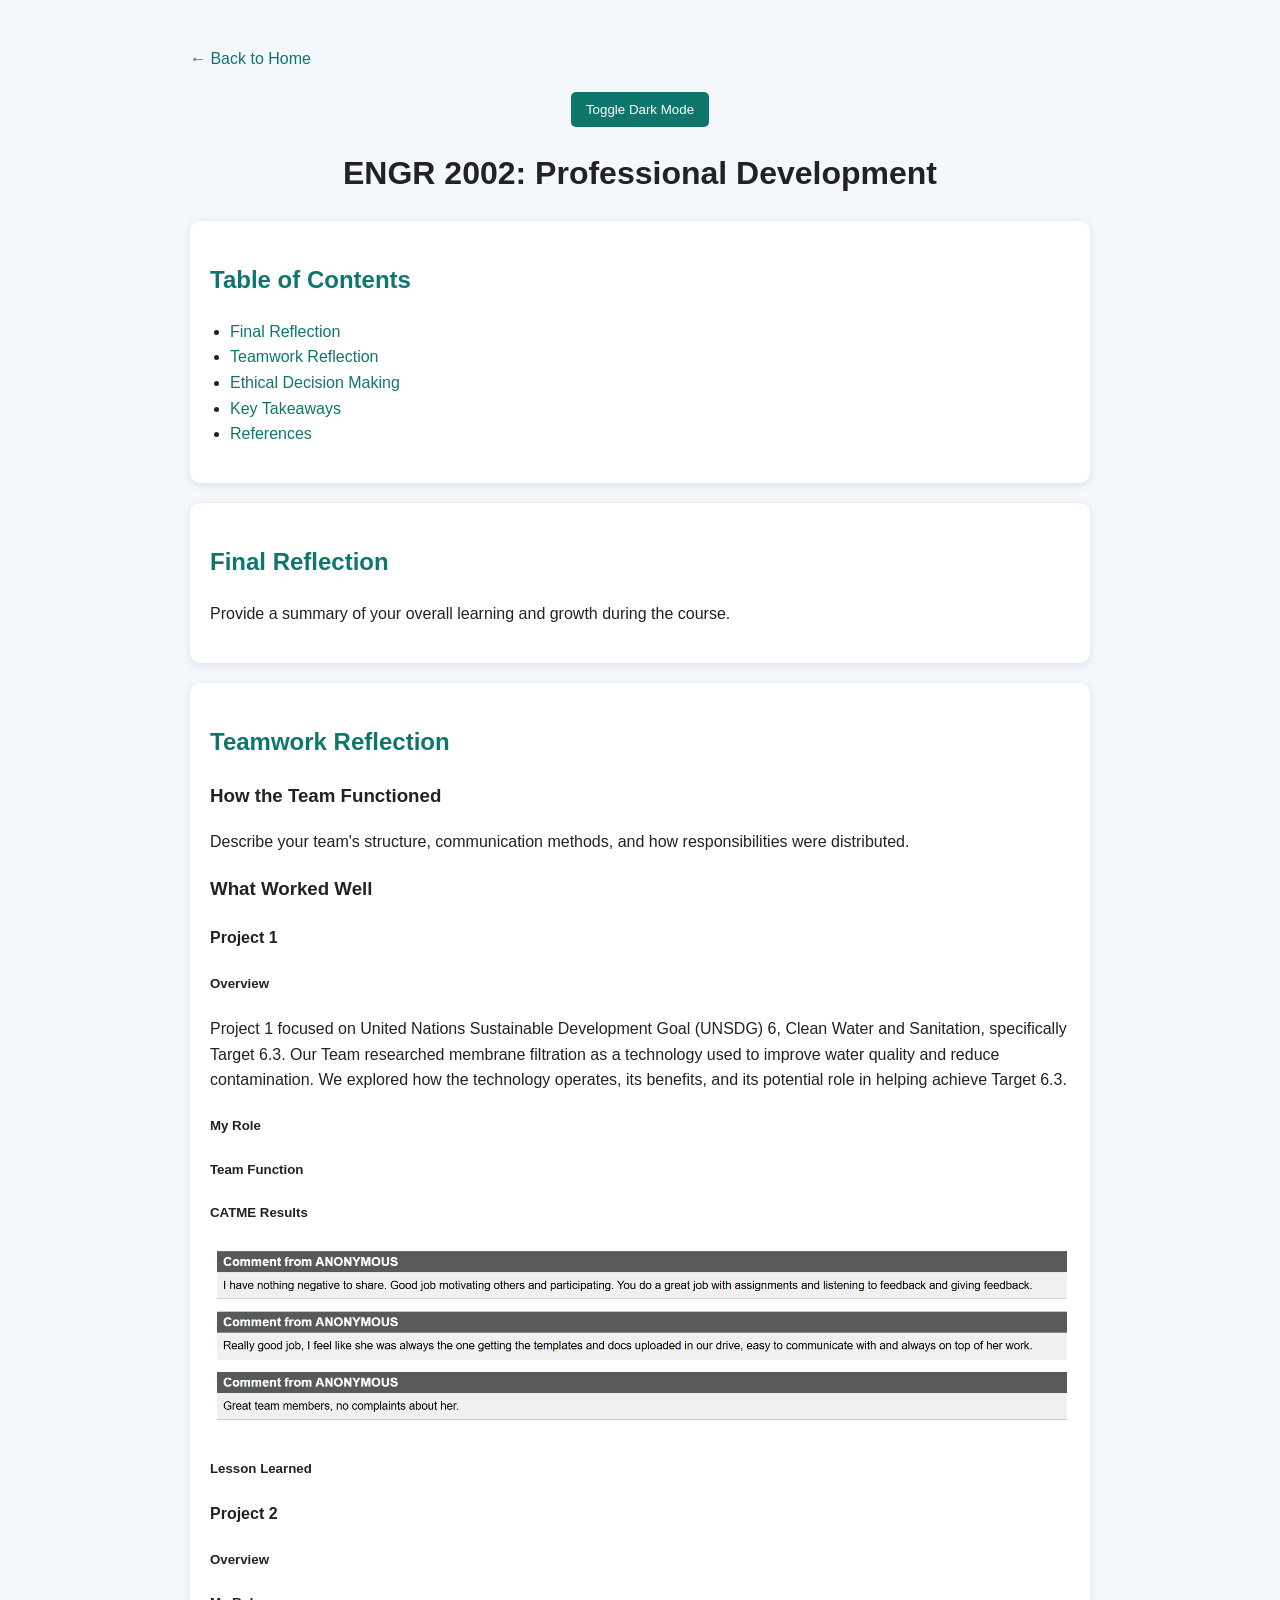
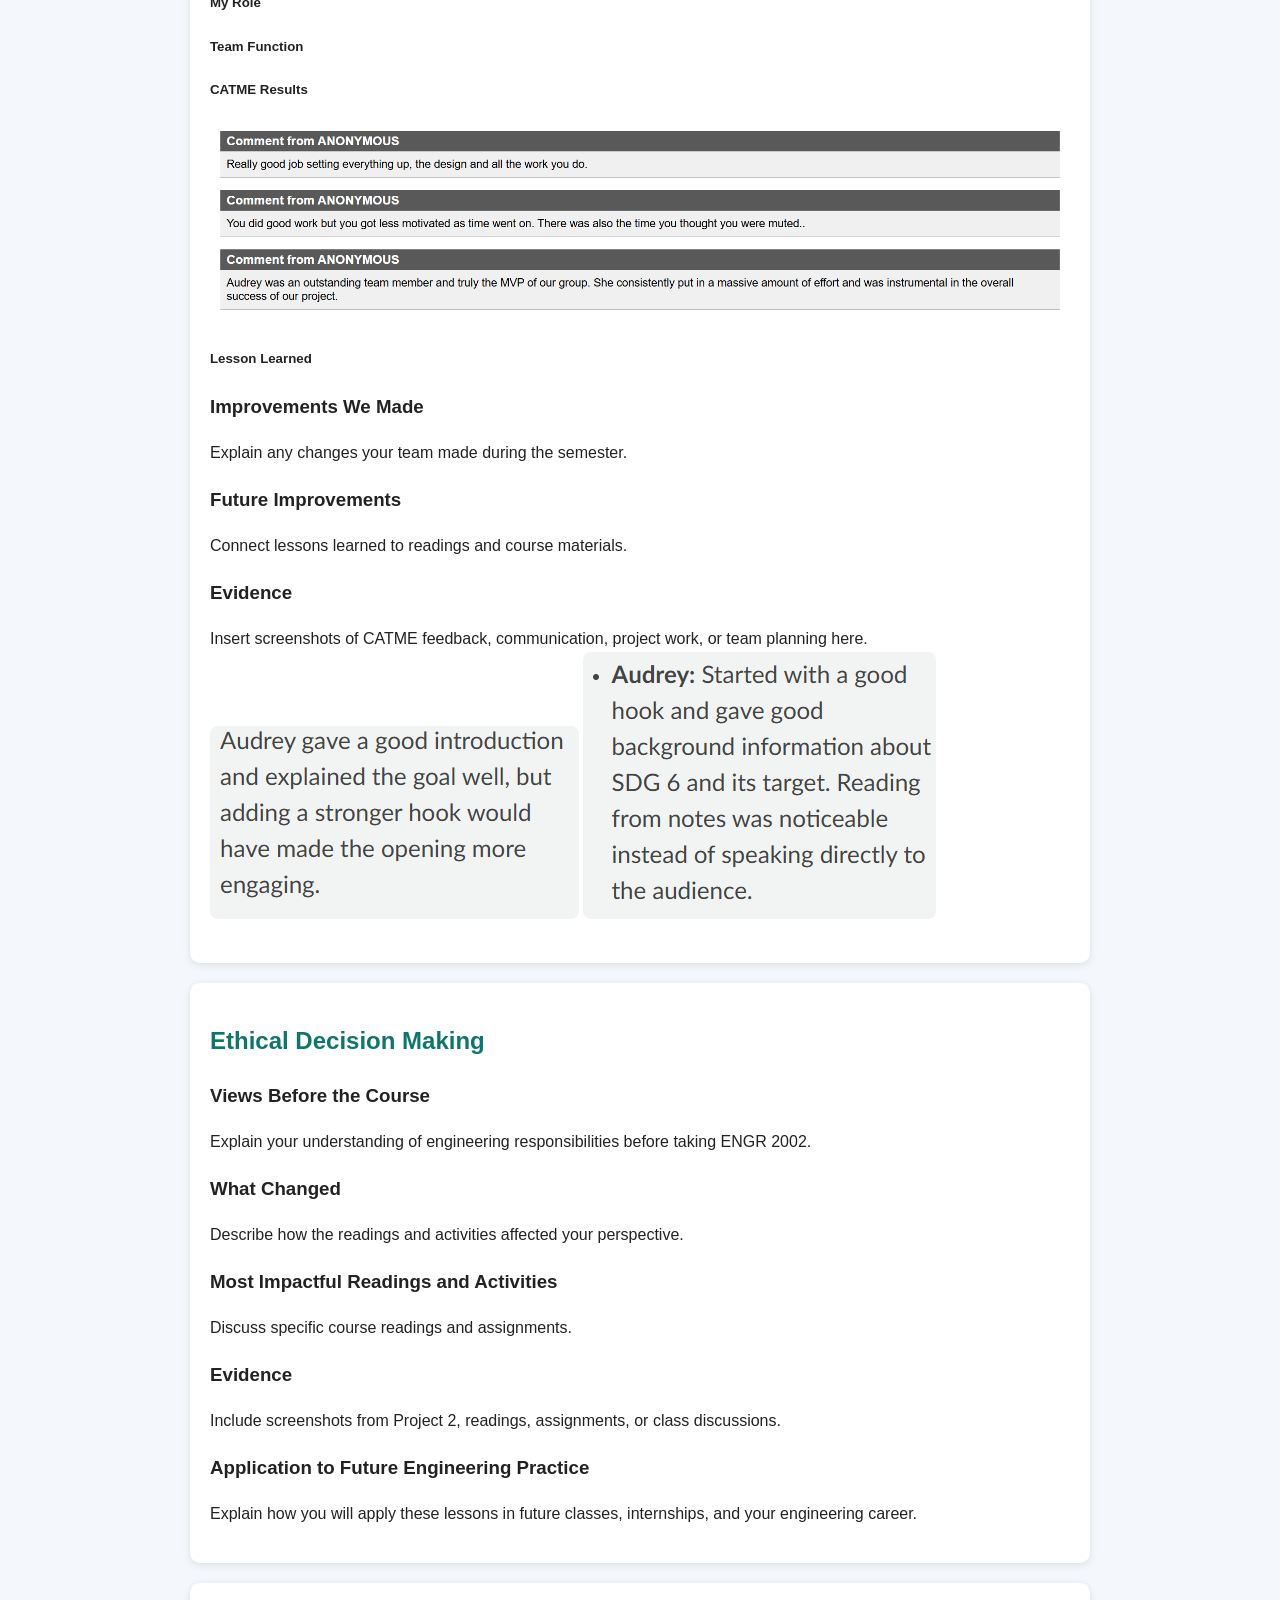
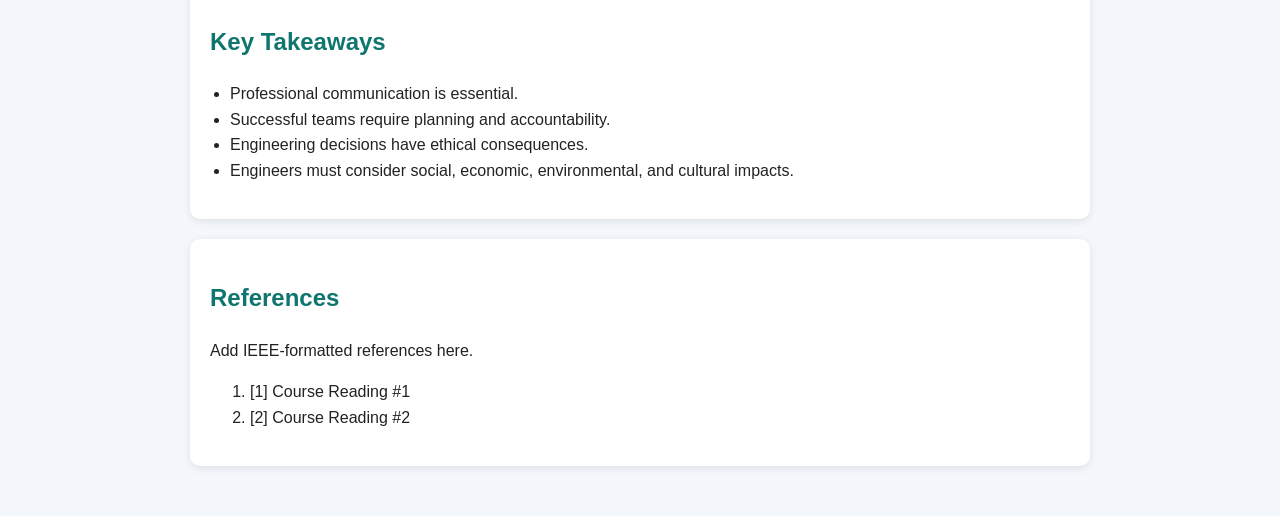
==== engr2002.html @ 450bf4dc "Revise project overview and team roles in engr2002.html Updated project details for Project 1 and Pr" ====
<!DOCTYPE html>
<html lang="en">

<head>
    <meta charset="UTF-8">
    <meta name="viewport" content="width=device-width, initial-scale=1.0">
    <title>ENGR 2002: Professional Development</title>

    <link rel="stylesheet" href="style.css">
</head>

<body>

    <p class="back-link">
        <a href="index.html">← Back to Home</a>
    </p>

    <p class="center">
        <button onclick="toggleTheme()">Toggle Dark Mode</button>
    </p>

    <h1>ENGR 2002: Professional Development</h1>

    <div class="card">
        <h2>Table of Contents</h2>

        <ul>
            <li><a href="#final">Final Reflection </a></li>
            <li><a href="#teamwork">Teamwork Reflection </a></li>
            <li><a href="#ethics">Ethical Decision Making </a></li>
            <li><a href="#takeaways">Key Takeaways </a></li>
            <li><a href="#references">References </a></li>
        </ul>
    </div>

    <div class="card">
        <h2 id="final">Final Reflection</h2>

        <p>
            Provide a summary of your overall learning and growth during the course.
        </p>
    </div>

    <div class="card">
        <h2 id="teamwork">Teamwork Reflection</h2>

        <h3>How the Team Functioned</h3>
        <p>
            Describe your team's structure, communication methods,
            and how responsibilities were distributed.
        </p>

        <h3>What Worked Well</h3>
        <h4>Project 1</h4>
        <h5>Overview</h5>
        <p>
            Project 1 focused on United Nations Sustainable Development Goal (UNSDG) 6, 
            Clean Water and Sanitation, specifically Target 6.3. Our Team researched
            membrane filtration as a technology used to improve water quality and
            reduce contamination. We explored how the technology operates, its benefits,
            and its potential role in helping achieve Target 6.3. 
             
        </p>
        <h5>My Role</h5>
        <p>
            
        </p>
        <h5>Team Function</h5>
        <p>
            
        </p>
        <h5>CATME Results</h5>
        <p>
            <img src="images/Project 1 Team Reflection on me.png"
                alt="Project 1 Team Review of Audrey Davis.">
        </p>
        <h5>Lesson Learned</h5>
        <p>
            
        </p>
        
        <h4>Project 2</h4>
           <h5>Overview</h5>
        <p>
            
        </p>
        <h5>My Role</h5>
        <p>
            
        </p>
        <h5>Team Function</h5>
        <p>
            
        </p>
        <h5>CATME Results</h5>
        <p>
            <img src="images/Project 2 catme review"
            alt="Project 2 Team Review of Audrey Davis.">
        </p>
        <h5>Lesson Learned</h5>
        <p>
            
        </p>
        
        <h3>Improvements We Made</h3>
        <p>
            Explain any changes your team made during the semester.
        </p>

        <h3>Future Improvements</h3>
        <p>
            Connect lessons learned to readings and course materials.
        </p>

        <h3>Evidence</h3>
        <p>
            Insert screenshots of CATME feedback, communication,
            project work, or team planning here.
            

            <img src="images/Project1-Presentation_Review.png"
            alt="Review from TA about Audrey Davis's part of presentation on Project 1.">

            
            
            <img src="images/Project2-Presentation-Review"
            alt="Review from TA about Audrey Davis in Project 2 Presentation.">      
            
        </p>
    </div>

    <div class="card">
        <h2 id="ethics">Ethical Decision Making</h2>

        <h3>Views Before the Course</h3>
        <p>
            Explain your understanding of engineering responsibilities
            before taking ENGR 2002.
        </p>

        <h3>What Changed</h3>
        <p>
            Describe how the readings and activities affected your perspective.
        </p>

        <h3>Most Impactful Readings and Activities</h3>
        <p>
            Discuss specific course readings and assignments.
        </p>

        <h3>Evidence</h3>
        <p>
            Include screenshots from Project 2, readings,
            assignments, or class discussions.
        </p>

        <h3>Application to Future Engineering Practice</h3>
        <p>
            Explain how you will apply these lessons in future classes,
            internships, and your engineering career.
        </p>
    </div>

    <div class="card">
        <h2 id="takeaways">Key Takeaways</h2>

        <ul>
            <li>Professional communication is essential.</li>
            <li>Successful teams require planning and accountability.</li>
            <li>Engineering decisions have ethical consequences.</li>
            <li>Engineers must consider social, economic, environmental, and cultural impacts.</li>
        </ul>
    </div>

    <div class="card">
        <h2 id="references">References</h2>

        <p>Add IEEE-formatted references here.</p>

        <ol>
            <li>[1] Course Reading #1</li>
            <li>[2] Course Reading #2</li>
        </ol>
    </div>

    <script>
        function toggleTheme() {
            document.body.classList.toggle("dark-mode");

            if (document.body.classList.contains("dark-mode")) {
                localStorage.setItem("theme", "dark");
            } else {
                localStorage.setItem("theme", "light");
            }
        }

        if (localStorage.getItem("theme") === "dark") {
            document.body.classList.add("dark-mode");
        }
    </script>

</body>

</html>
---- style.css ----
:root {
    --bg: #f4f7fb;
    --text: #222222;
    --card: #ffffff;
    --accent: #0F766E;
    --shadow: rgba(0, 0, 0, 0.1);
}

.dark-mode {
    --bg: #121212;
    --text: #f0f0f0;
    --card: #1f1f1f;
    --accent: #2DD4BF;
    --shadow: rgba(255, 255, 255, 0.08);
}

.about-container {
    display: flex;
    align-items: flex-start;
    gap: 20px;
}

.profile-pic {
    width: auto;
    max-width: 200px;
    max-height: 200px;
    height: auto;
    display: block;
    margin: 0 auto 20px auto;
}

.about-text {
    flex: 1;
}

@media (max-width:768px) {
    .about-container {
        flex-direction: column;
    }
}
body {
    font-family: Arial, Helvetica, sans-serif;
    background-color: var(--bg);
    color: var(--text);
    max-width: 900px;
    margin: auto;
    padding: 30px;
    line-height: 1.6;
    transition: all 0.3s ease;
}

h1 {
    text-align: center;
}

h2 {
    color: var(--accent);
}

.card {
    background-color: var(--card);
    padding: 20px;
    border-radius: 10px;
    margin-bottom: 20px;
    box-shadow: 0 2px 8px var(--shadow);
}

a {
    color: var(--accent);
    text-decoration: none;
}

a:hover {
    text-decoration: underline;
}

button {
    background-color: var(--accent);
    color: white;
    border: none;
    border-radius: 5px;
    padding: 10px 15px;
    cursor: pointer;
}

button:hover {
    opacity: 0.9;
}

ul {
    padding-left: 20px;
}

img {
    max-width: 100%;
    height: auto;
    border-radius: 8px;
}

.back-link {
    margin-bottom: 20px;
}

.center {
    text-align: center;
}

.toc {
    line-height: 2;
}

footer {
    text-align: center;
    margin-top: 40px;
    font-size: 0.9rem;
    color: gray;
}

@media (max-width: 768
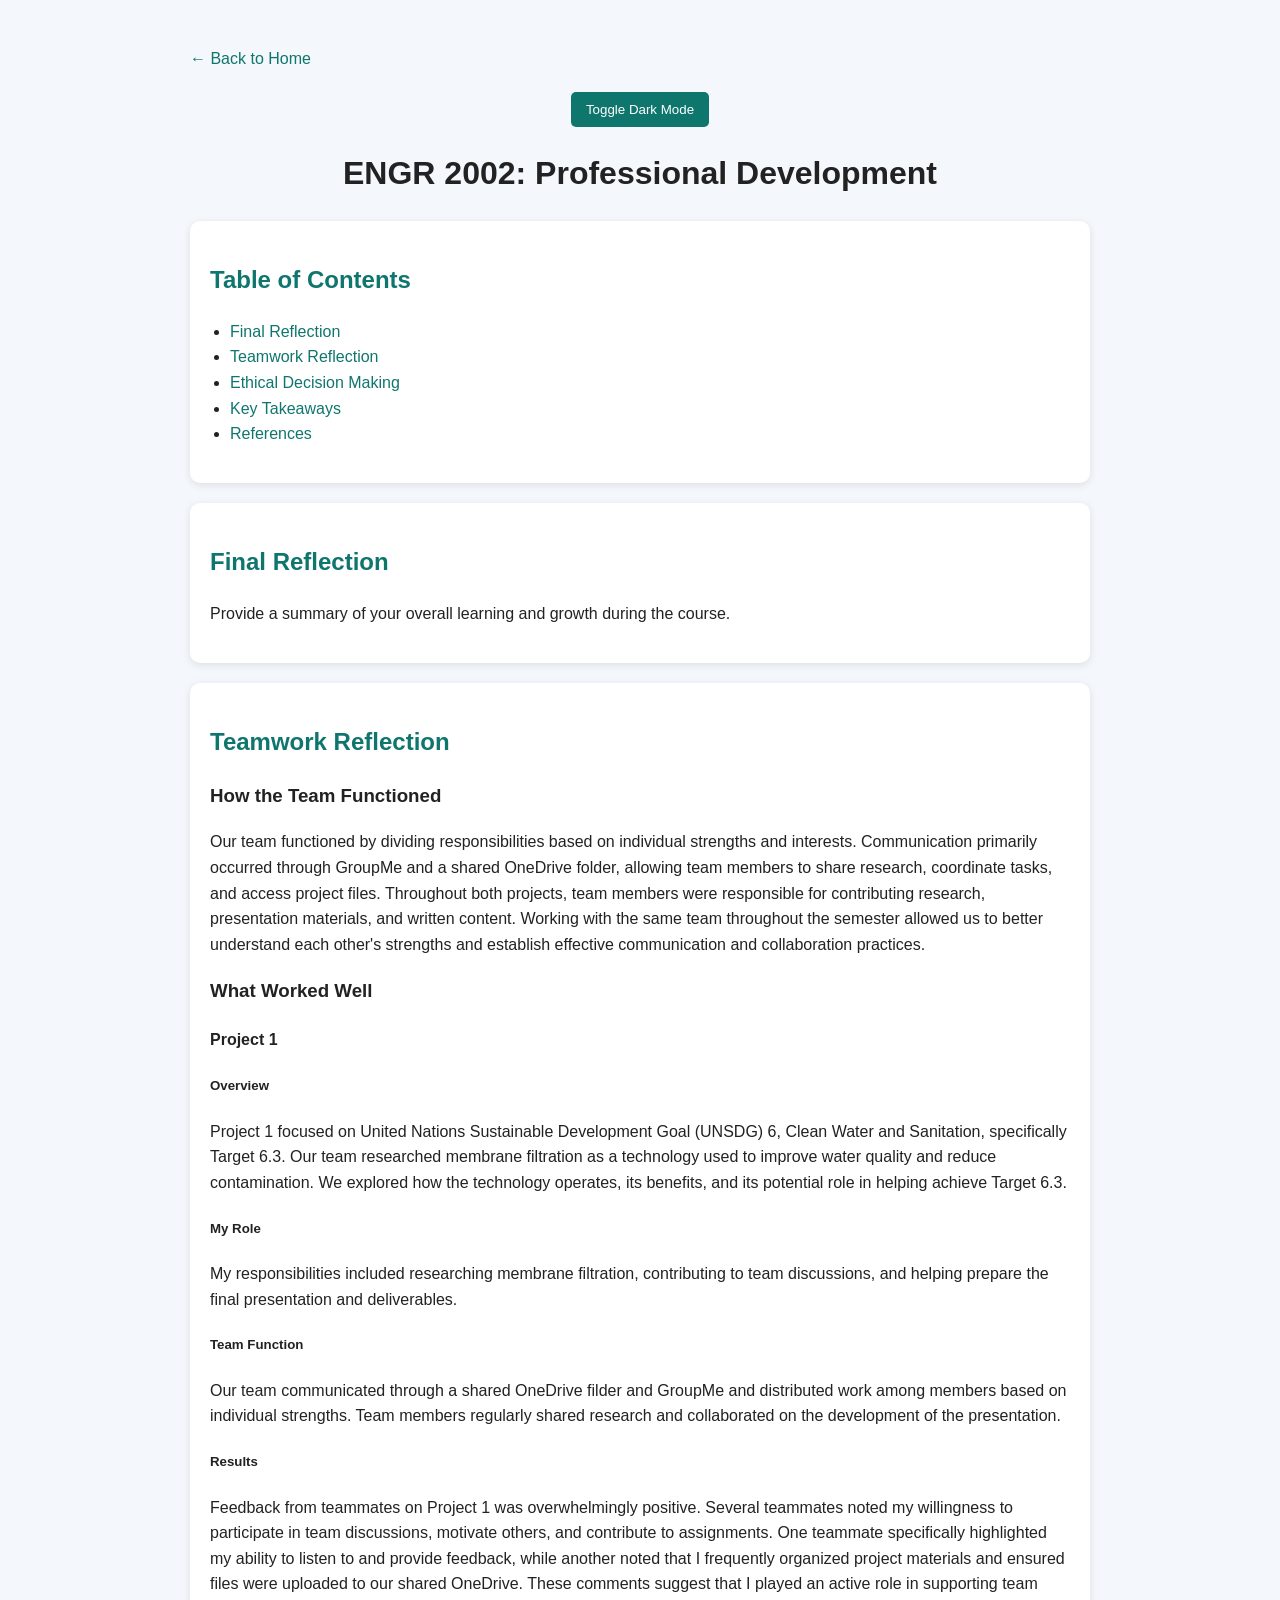
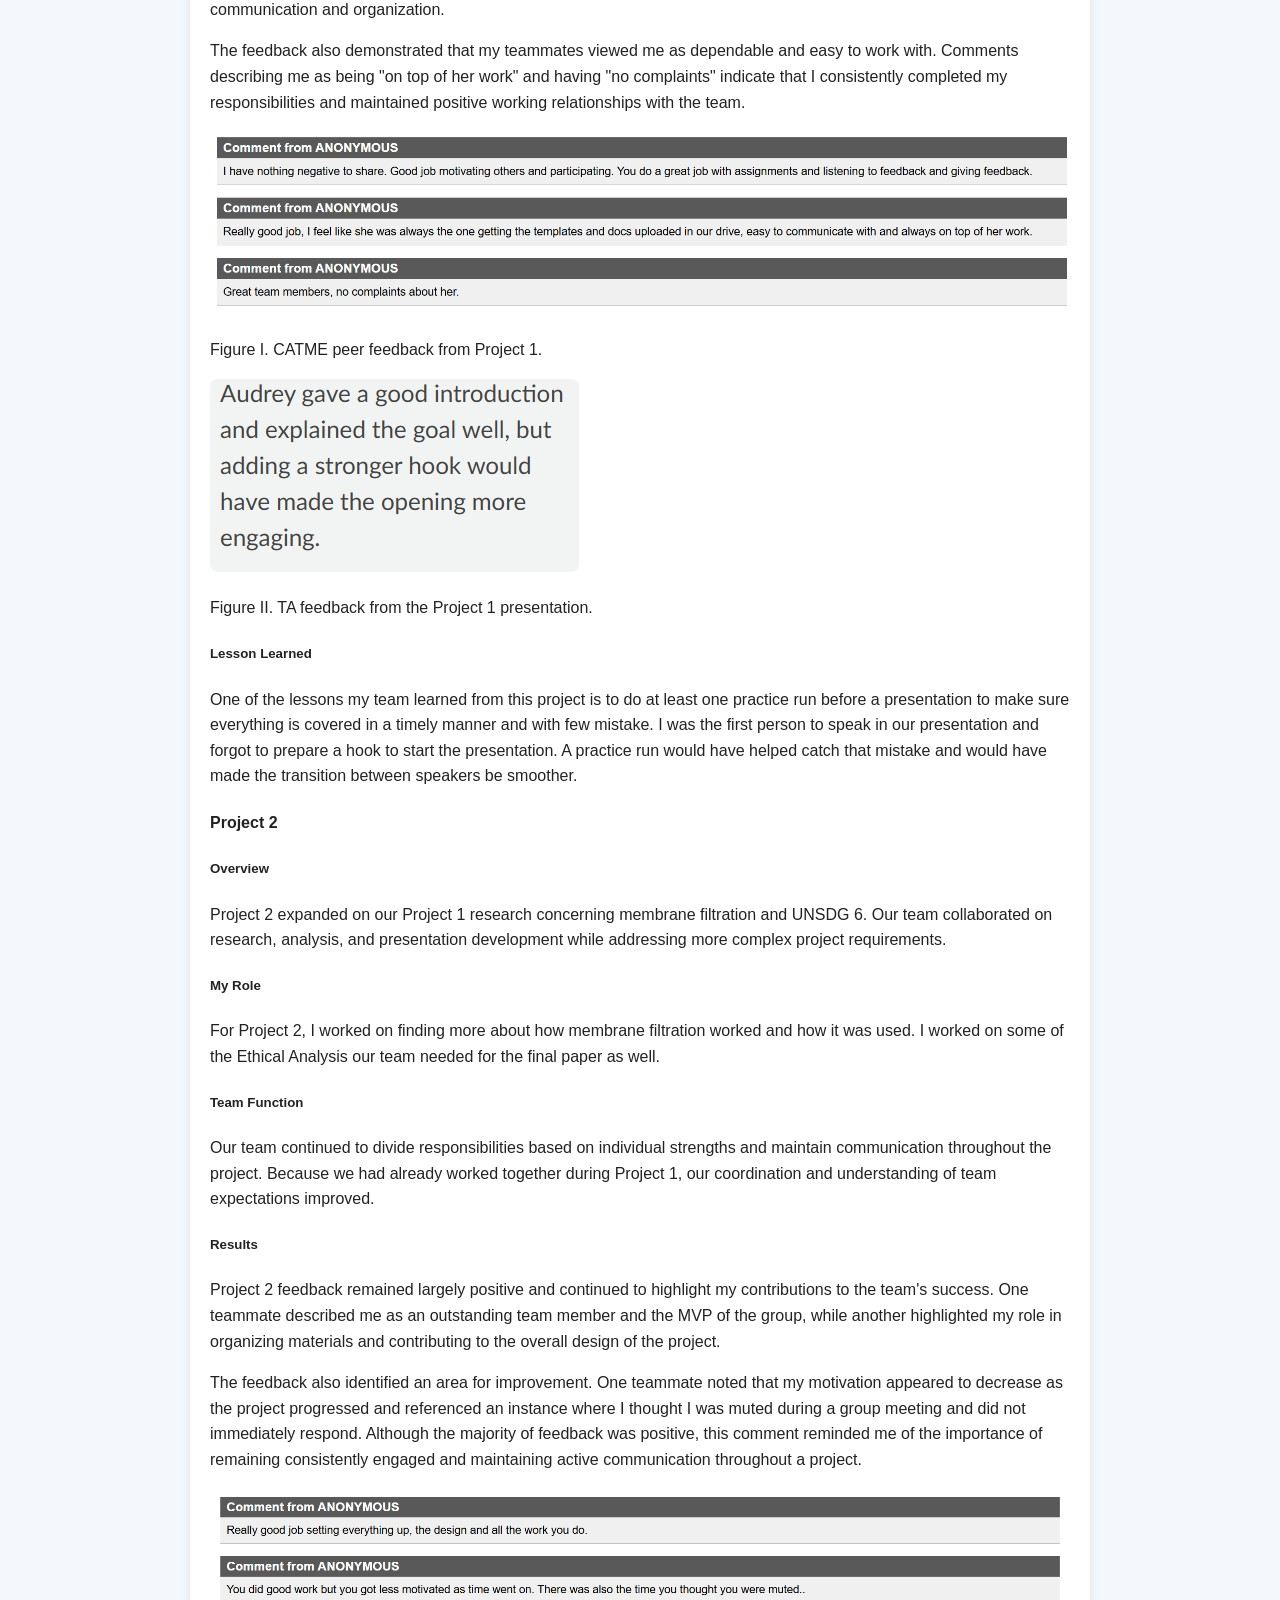
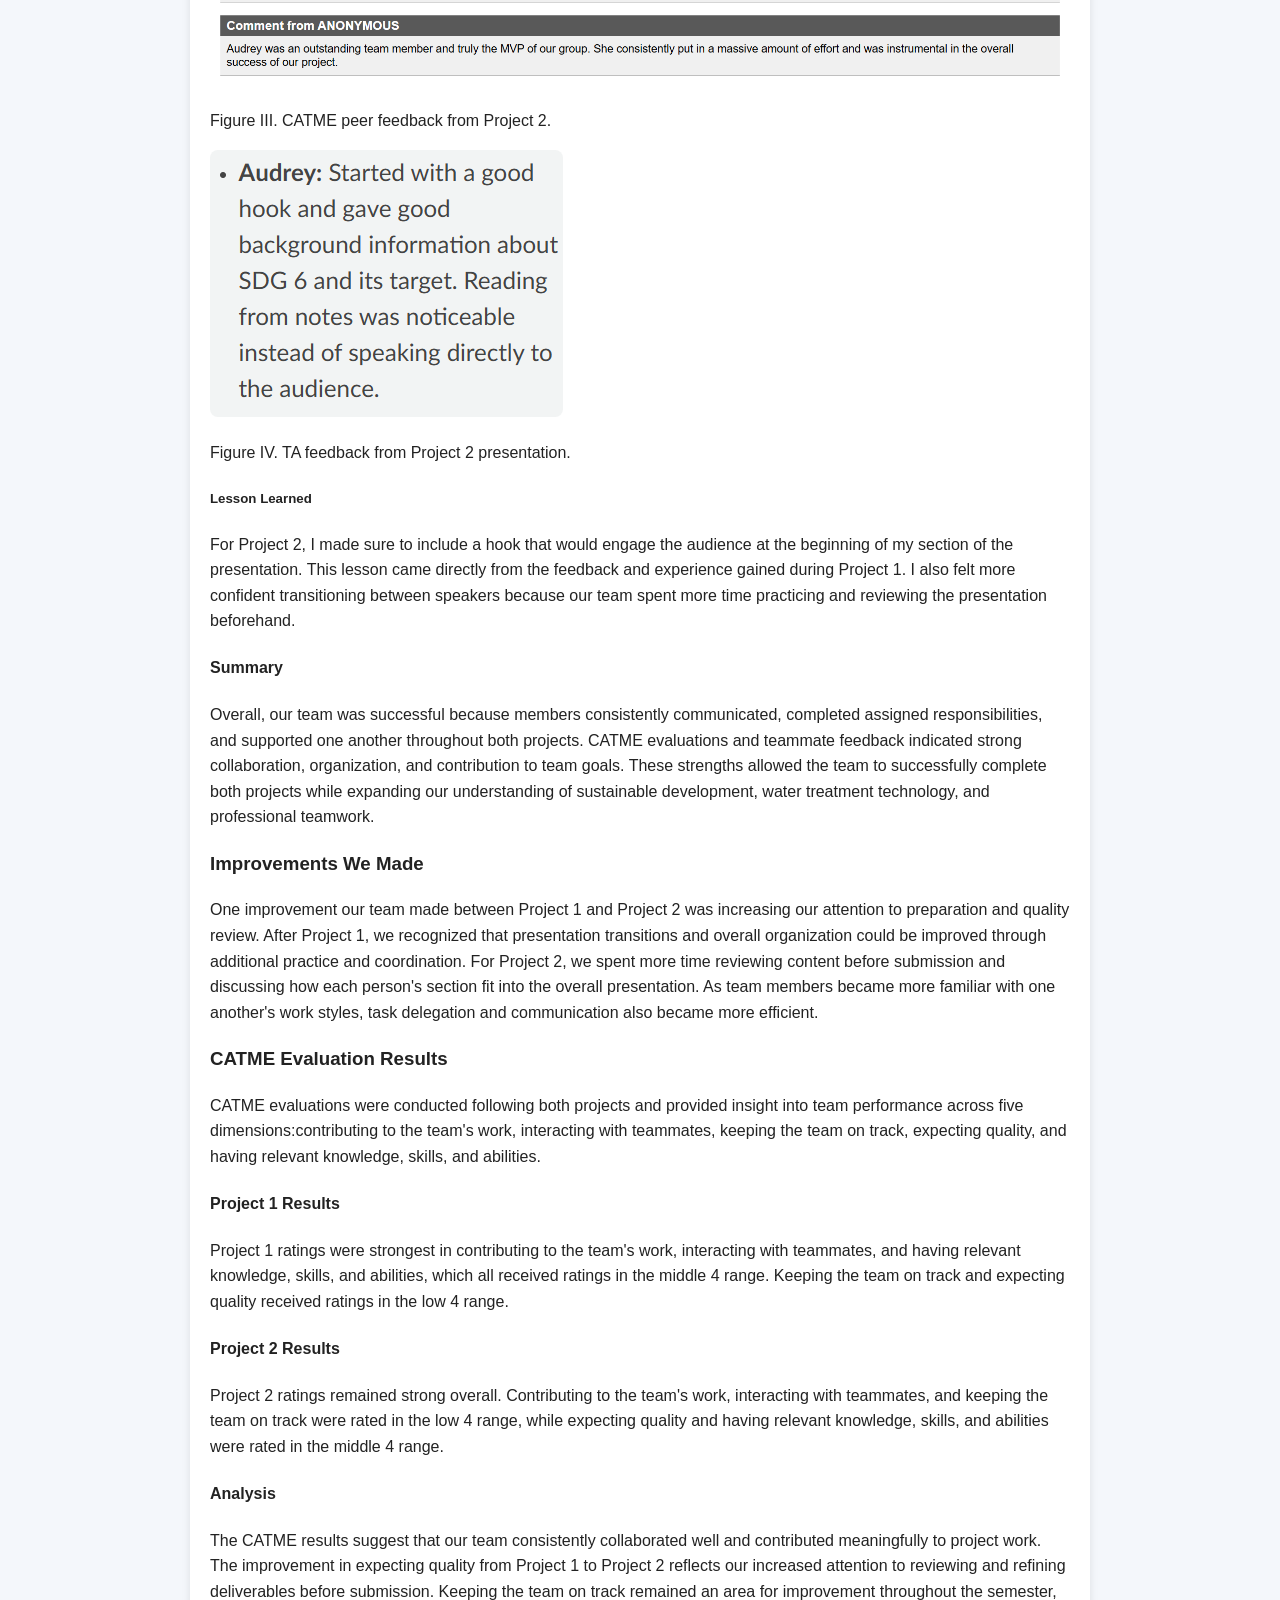
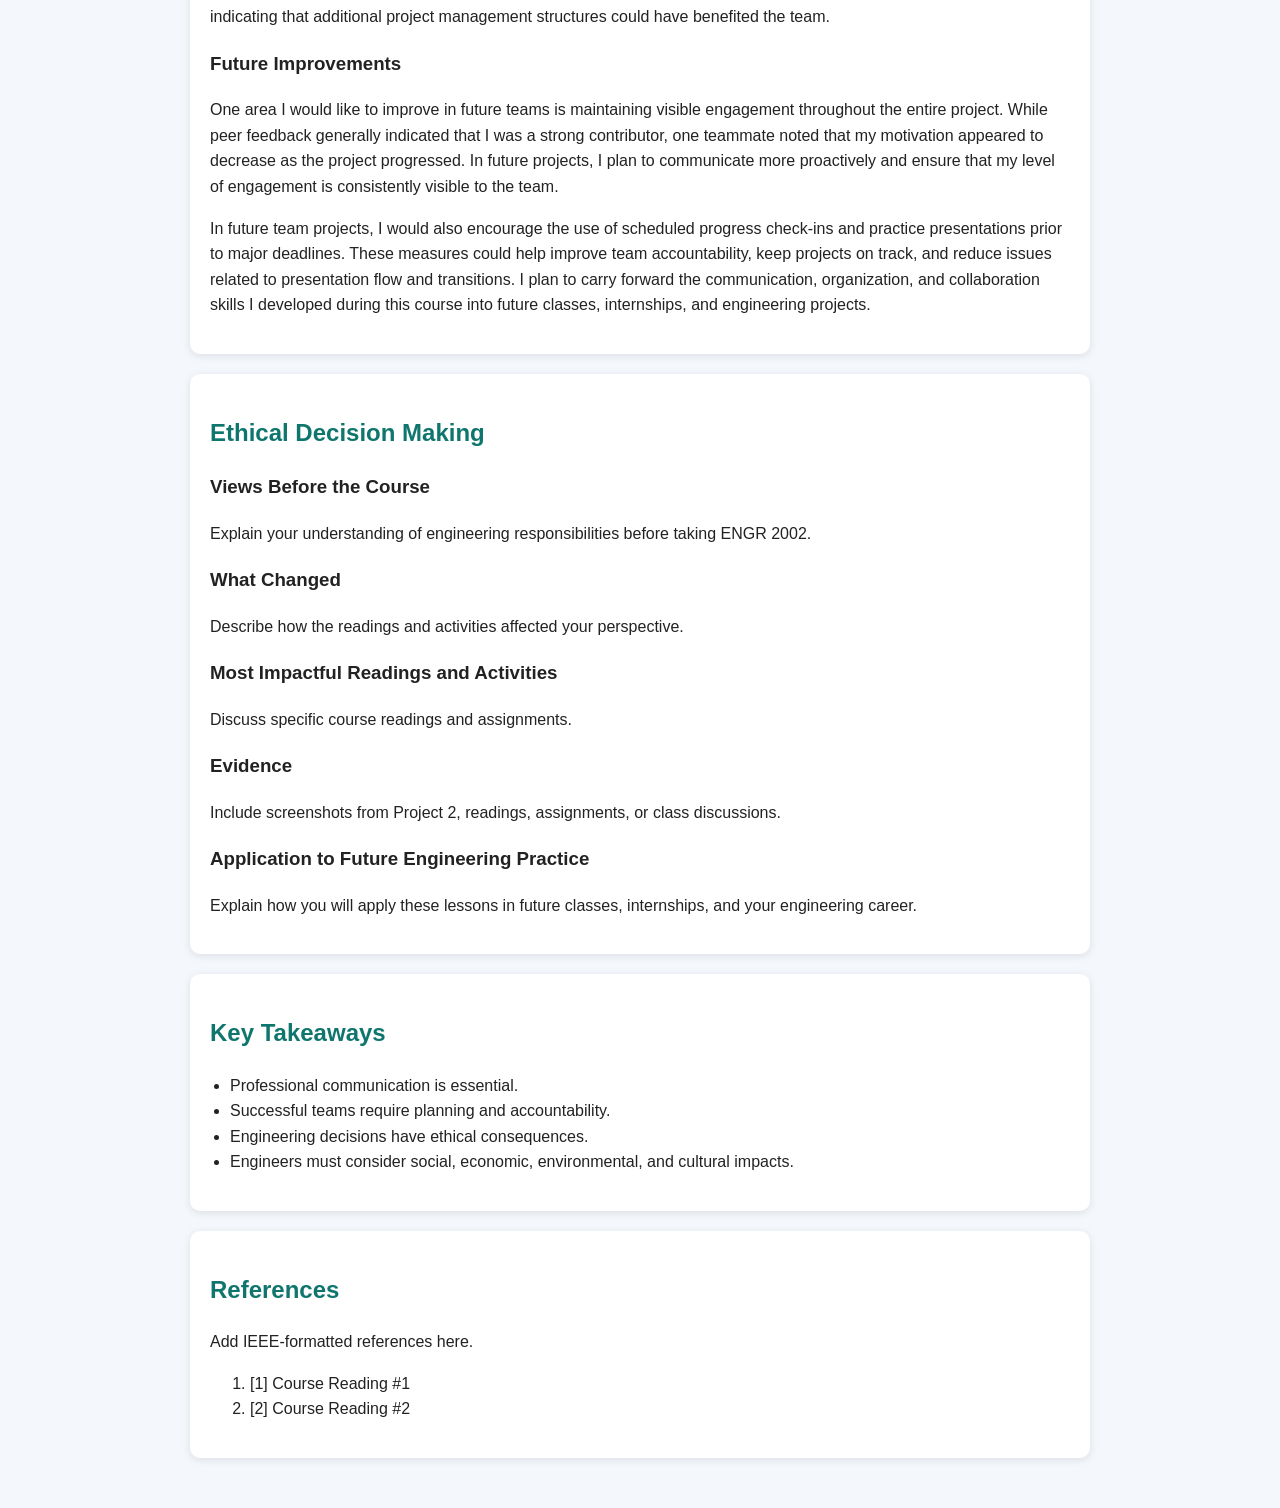
==== commit cb09d2a3: "Revise teamwork reflection and feedback sections Updated teamwork reflection section with detailed d" ====
--- a/engr2002.html
+++ b/engr2002.html
@@ -46,8 +46,14 @@
 
         <h3>How the Team Functioned</h3>
         <p>
-            Describe your team's structure, communication methods,
-            and how responsibilities were distributed.
+            Our team functioned by dividing responsibilities based on individual 
+            strengths and interests. Communication primarily occurred through GroupMe 
+            and a shared OneDrive folder, allowing team members to share research, 
+            coordinate tasks, and access project files. Throughout both projects, team
+            members were responsible for contributing research, presentation materials,
+            and written content. Working with the same team throughout the semester 
+            allowed us to better understand each other's strengths and establish effective
+            communication and collaboration practices.
         </p>
 
         <h3>What Worked Well</h3>
@@ -55,77 +61,184 @@
         <h5>Overview</h5>
         <p>
             Project 1 focused on United Nations Sustainable Development Goal (UNSDG) 6, 
-            Clean Water and Sanitation, specifically Target 6.3. Our Team researched
+            Clean Water and Sanitation, specifically Target 6.3. Our team researched
             membrane filtration as a technology used to improve water quality and
             reduce contamination. We explored how the technology operates, its benefits,
             and its potential role in helping achieve Target 6.3. 
-             
         </p>
         <h5>My Role</h5>
         <p>
-            
+            My responsibilities included researching membrane filtration, contributing 
+            to team discussions, and helping prepare the final presentation and deliverables.
         </p>
         <h5>Team Function</h5>
         <p>
-            
-        </p>
-        <h5>CATME Results</h5>
-        <p>
-            <img src="images/Project 1 Team Reflection on me.png"
-                alt="Project 1 Team Review of Audrey Davis.">
-        </p>
+            Our team communicated through a shared OneDrive filder and GroupMe and distributed work among 
+            members based on individual strengths. Team members regularly shared research 
+            and collaborated on the development of the presentation.
+        </p>
+        <h5>Results</h5>
+        <p>
+            Feedback from teammates on Project 1 was overwhelmingly positive. Several teammates noted my 
+            willingness to participate in team discussions, motivate others, and contribute to assignments.
+            One teammate specifically highlighted my ability to listen to and provide feedback, while another
+            noted that I frequently organized project materials and ensured files were uploaded to our shared
+            OneDrive. These comments suggest that I played an active role in supporting team communication
+            and organization.
+        </p>
+        <p>
+            The feedback also demonstrated that my teammates viewed me as dependable and easy to work with. 
+            Comments describing me as being "on top of her work" and having "no complaints" indicate that I
+            consistently completed my responsibilities and maintained positive working relationships with 
+            the team.
+        </p>
+        <img src="images/Project 1 Team Reflection on me.png"
+                 alt="Project 1 Team Review of Audrey Davis.">
+        <p>
+            Figure I. CATME peer feedback from Project 1.
+        </p>
+        <img src="images/Project1-Presentation_Review.png"
+                 alt="Review from TA about Audrey Davis's part of presentation on Project 1.">
+        <p>
+            Figure II. TA feedback from the Project 1 presentation.
+        </p>
+        
         <h5>Lesson Learned</h5>
         <p>
-            
+            One of the lessons my team learned from this project is to do at least one practice run 
+            before a presentation to make sure everything is covered in a timely manner and with
+            few mistake. I was the first person to speak in our presentation and forgot to prepare
+            a hook to start the presentation. A practice run would have helped catch that mistake
+            and would have made the transition between speakers be smoother.    
         </p>
         
         <h4>Project 2</h4>
            <h5>Overview</h5>
         <p>
-            
+            Project 2 expanded on our Project 1 research concerning membrane filtration and UNSDG 6. 
+            Our team collaborated on research, analysis, and presentation development while addressing 
+            more complex project requirements.
         </p>
         <h5>My Role</h5>
         <p>
-            
+            For Project 2, I worked on finding more about how membrane filtration
+            worked and how it was used. I worked on some of the Ethical Analysis 
+            our team needed for the final paper as well.
         </p>
         <h5>Team Function</h5>
         <p>
-            
-        </p>
-        <h5>CATME Results</h5>
-        <p>
-            <img src="images/Project 2 catme review"
-            alt="Project 2 Team Review of Audrey Davis.">
-        </p>
+            Our team continued to divide responsibilities based on individual 
+            strengths and maintain communication throughout the project. Because 
+            we had already worked together during Project 1, our coordination 
+            and understanding of team expectations improved.
+        </p>
+        
+        <h5>Results</h5>
+        <p>
+           Project 2 feedback remained largely positive and continued to highlight 
+            my contributions to the team's success. One teammate described me as 
+            an outstanding team member and the MVP of the group, while another 
+            highlighted my role in organizing materials and contributing to the 
+            overall design of the project.
+        </p>
+        <p>
+            The feedback also identified an area for improvement. One teammate 
+            noted that my motivation appeared to decrease as the project progressed 
+            and referenced an instance where I thought I was muted during a group 
+            meeting and did not immediately respond. Although the majority of feedback 
+            was positive, this comment reminded me of the importance of remaining 
+            consistently engaged and maintaining active communication throughout a
+            project.
+        </p>
+          <img src="images/Project 2 catme review"
+                alt="Project 2 Team Review of Audrey Davis.">
+        <p>
+            Figure III. CATME peer feedback from Project 2.
+        </p>
+        <img src="images/Project2-Presentation-Review"
+                alt="Review from TA about Audrey Davis in Project 2 Presentation.">
+        <p>
+            Figure IV. TA feedback from Project 2 presentation.
+        </p>
+
         <h5>Lesson Learned</h5>
         <p>
-            
+            For Project 2, I made sure to include a hook that would engage the audience at the 
+            beginning of my section of the presentation. This lesson came directly from the feedback 
+            and experience gained during Project 1. I also felt more confident transitioning between
+            speakers because our team spent more time practicing and reviewing the presentation beforehand.
+        </p>
+        
+        <h4>Summary</h4>
+        <p>
+            Overall, our team was successful because members consistently communicated, completed 
+            assigned responsibilities, and supported one another throughout both projects. CATME 
+            evaluations and teammate feedback indicated strong collaboration, organization, and 
+            contribution to team goals. These strengths allowed the team to successfully complete 
+            both projects while expanding our understanding of sustainable development, water 
+            treatment technology, and professional teamwork.
         </p>
         
         <h3>Improvements We Made</h3>
         <p>
-            Explain any changes your team made during the semester.
+            One improvement our team made between Project 1 and Project 2 was increasing 
+            our attention to preparation and quality review. After Project 1, we recognized 
+            that presentation transitions and overall organization could be improved through 
+            additional practice and coordination. For Project 2, we spent more time reviewing 
+            content before submission and discussing how each person's section fit into the 
+            overall presentation. As team members became more familiar with one another's 
+            work styles, task delegation and communication also became more efficient.        
+        </p>
+        
+        <h3>CATME Evaluation Results</h3>
+        <p>
+            CATME evaluations were conducted following both projects and provided insight 
+            into team performance across five dimensions:contributing to the team's work, 
+            interacting with teammates, keeping the team on track, expecting quality, and 
+            having relevant knowledge, skills, and abilities.
+        </p>
+
+        <h4>Project 1 Results</h4>
+        <p>
+            Project 1 ratings were strongest in contributing to the team's work, interacting 
+            with teammates, and having relevant knowledge, skills, and abilities, which all 
+            received ratings in the middle 4 range. Keeping the team on track and expecting
+            quality received ratings in the low 4 range.
+        </p>
+
+        <h4>Project 2 Results</h4>
+        <p>
+            Project 2 ratings remained strong overall. Contributing to the team's work, 
+            interacting with teammates, and keeping the team on track were rated in the 
+            low 4 range, while expecting quality and having relevant knowledge, skills, 
+            and abilities were rated in the middle 4 range.
+        </p>
+
+        <h4>Analysis</h4>
+        <p>
+            The CATME results suggest that our team consistently collaborated well 
+            and contributed meaningfully to project work. The improvement in expecting 
+            quality from Project 1 to Project 2 reflects our increased attention to 
+            reviewing and refining deliverables before submission. Keeping the team on track
+            remained an area for improvement throughout the semester, indicating that 
+            additional project management structures could have benefited the team.
         </p>
 
         <h3>Future Improvements</h3>
         <p>
-            Connect lessons learned to readings and course materials.
-        </p>
-
-        <h3>Evidence</h3>
-        <p>
-            Insert screenshots of CATME feedback, communication,
-            project work, or team planning here.
-            
-
-            <img src="images/Project1-Presentation_Review.png"
-            alt="Review from TA about Audrey Davis's part of presentation on Project 1.">
-
-            
-            
-            <img src="images/Project2-Presentation-Review"
-            alt="Review from TA about Audrey Davis in Project 2 Presentation.">      
-            
+            One area I would like to improve in future teams is maintaining visible engagement 
+            throughout the entire project. While peer feedback generally indicated that I was 
+            a strong contributor, one teammate noted that my motivation appeared to decrease 
+            as the project progressed. In future projects, I plan to communicate more proactively 
+            and ensure that my level of engagement is consistently visible to the team.
+        </p>
+        <p>
+            In future team projects, I would also encourage the use of scheduled progress check-ins
+            and practice presentations prior to major deadlines. These measures could help improve 
+            team accountability, keep projects on track, and reduce issues related to presentation
+            flow and transitions. I plan to carry forward the communication, organization, and 
+            collaboration skills I developed during this course into future classes, internships, and
+            engineering projects.
         </p>
     </div>
 
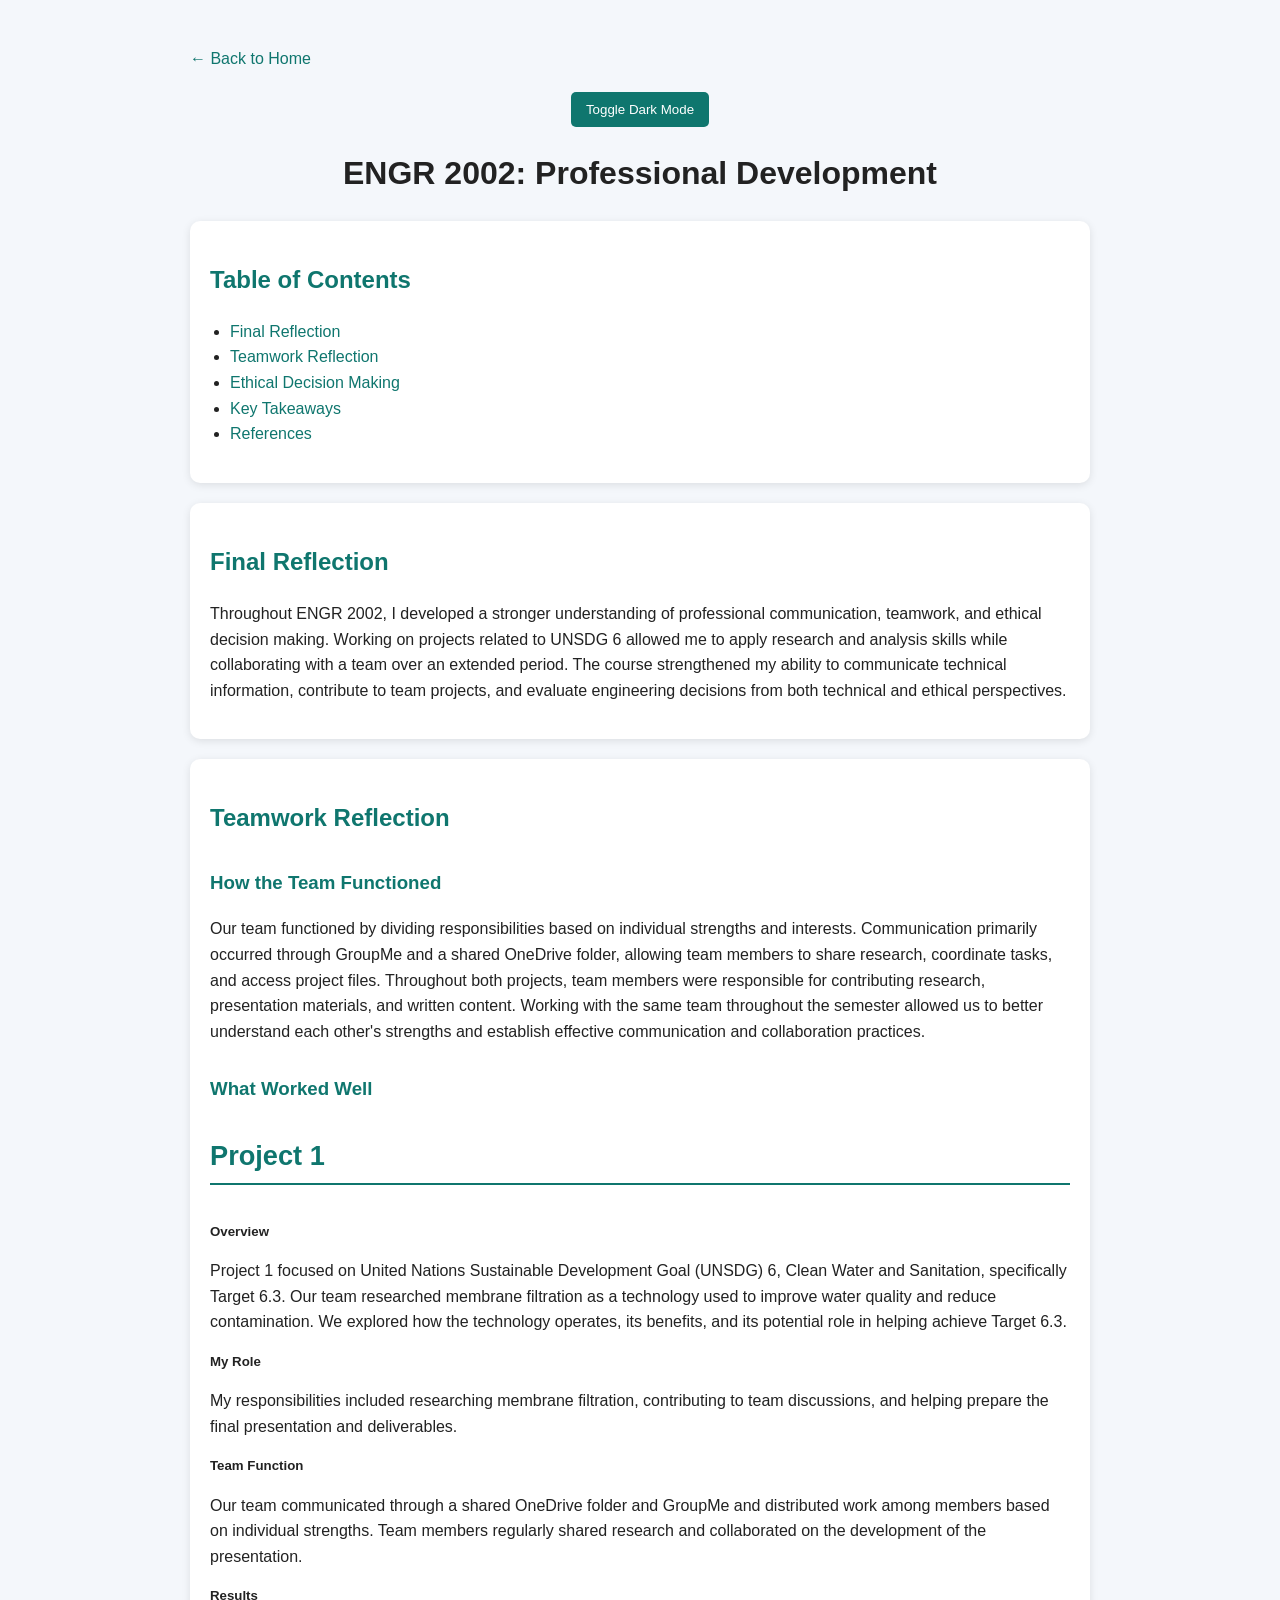
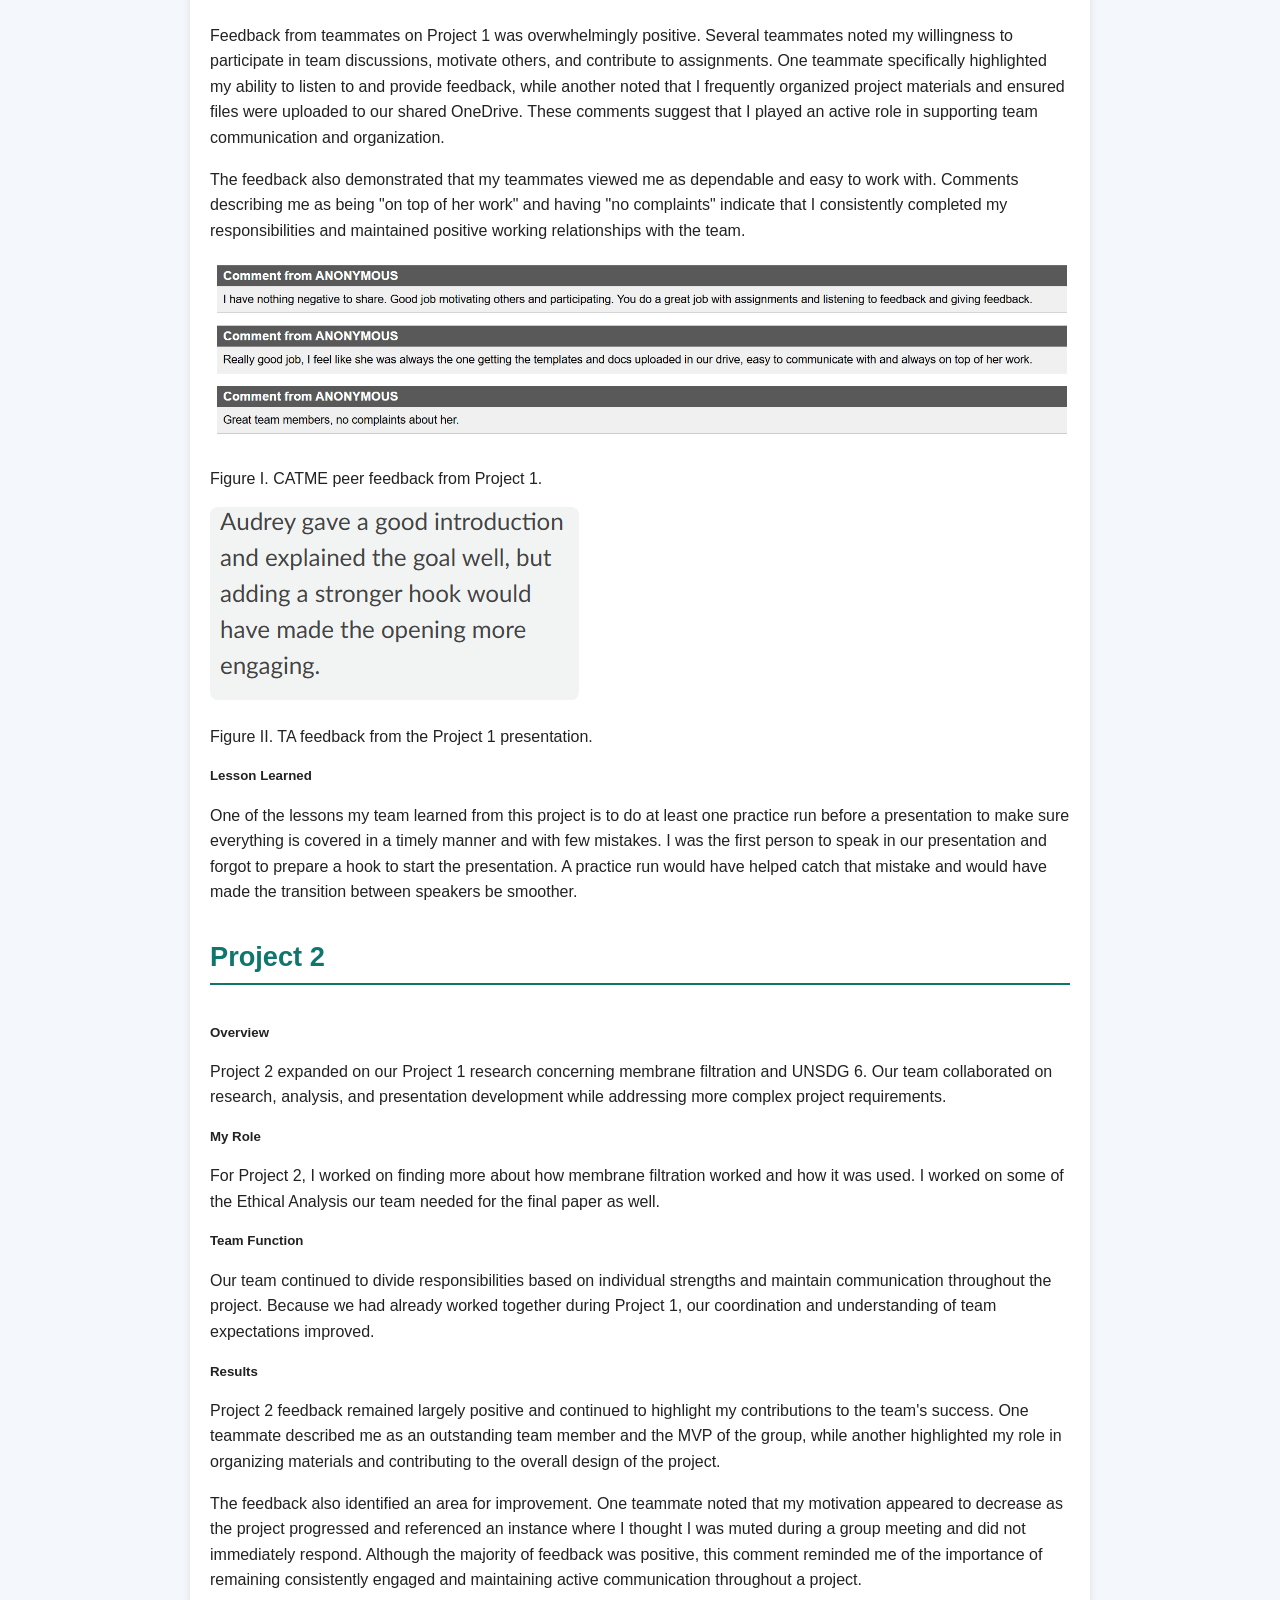
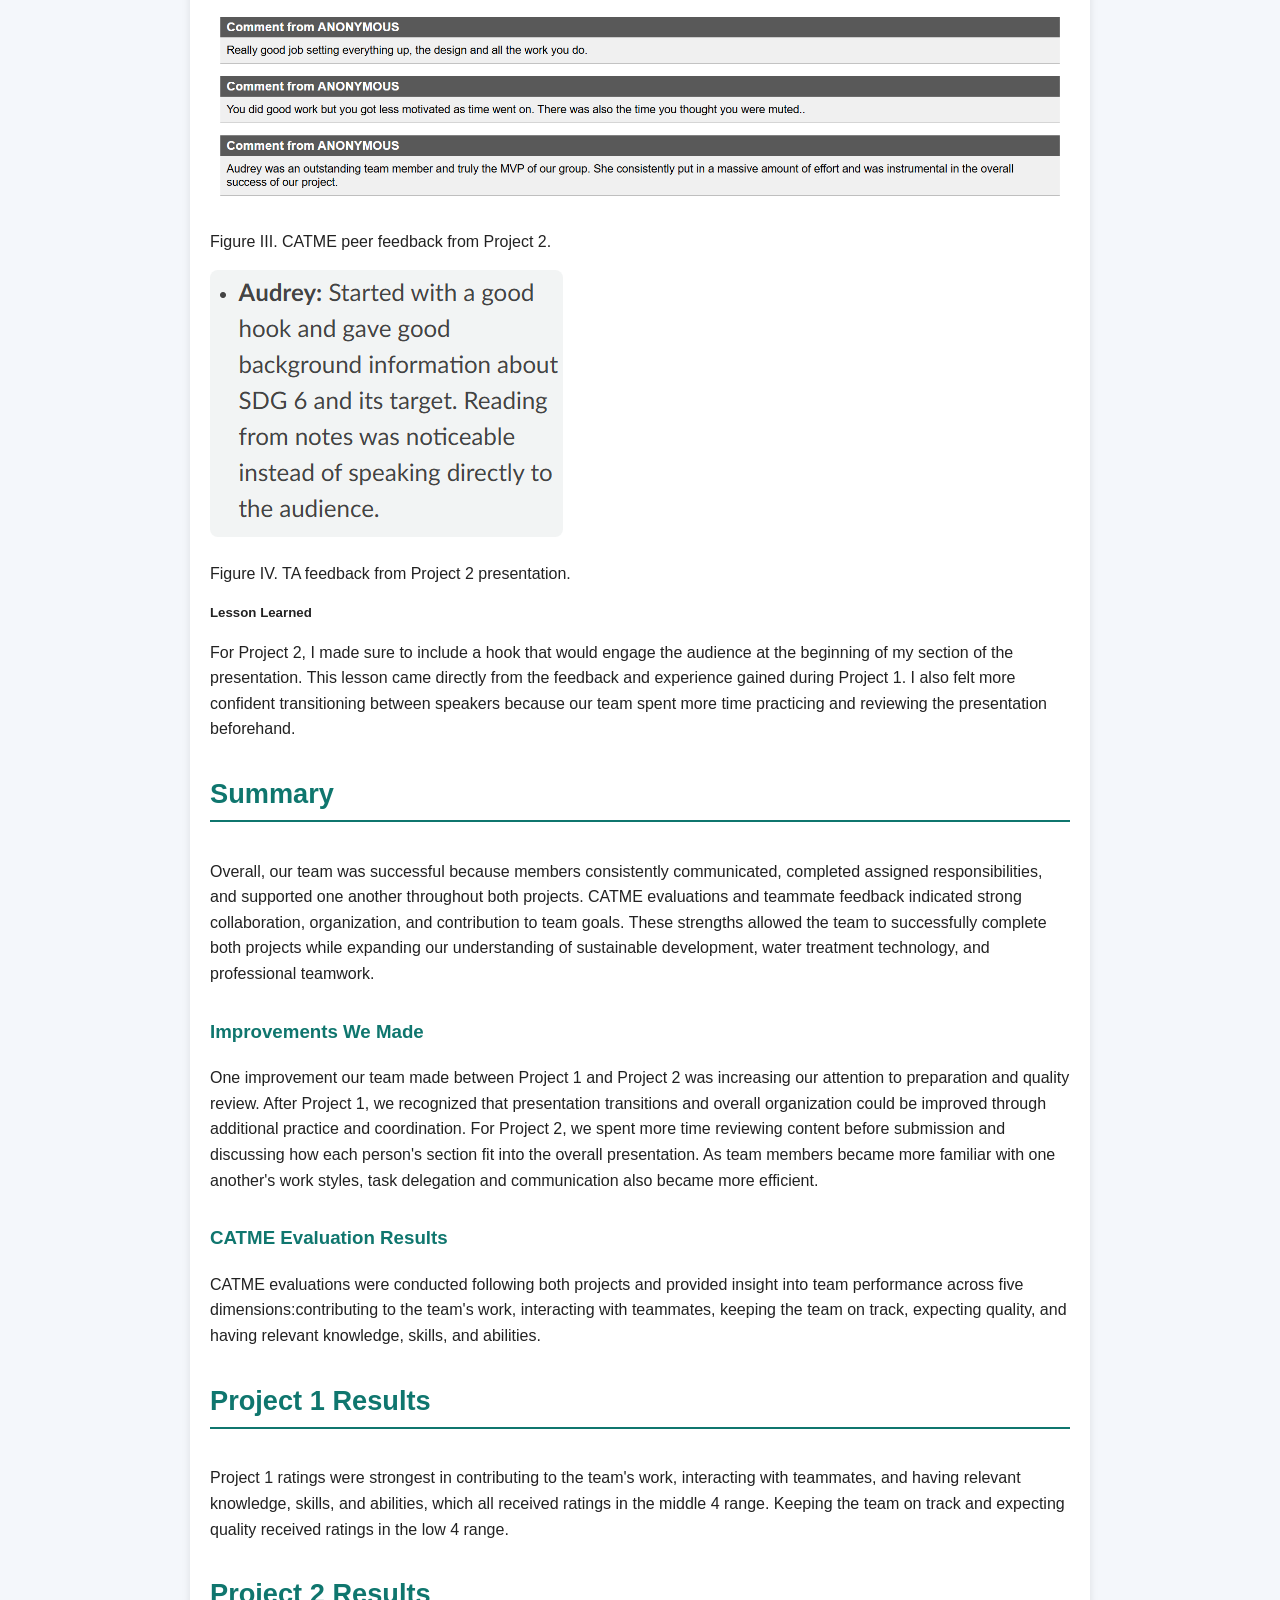
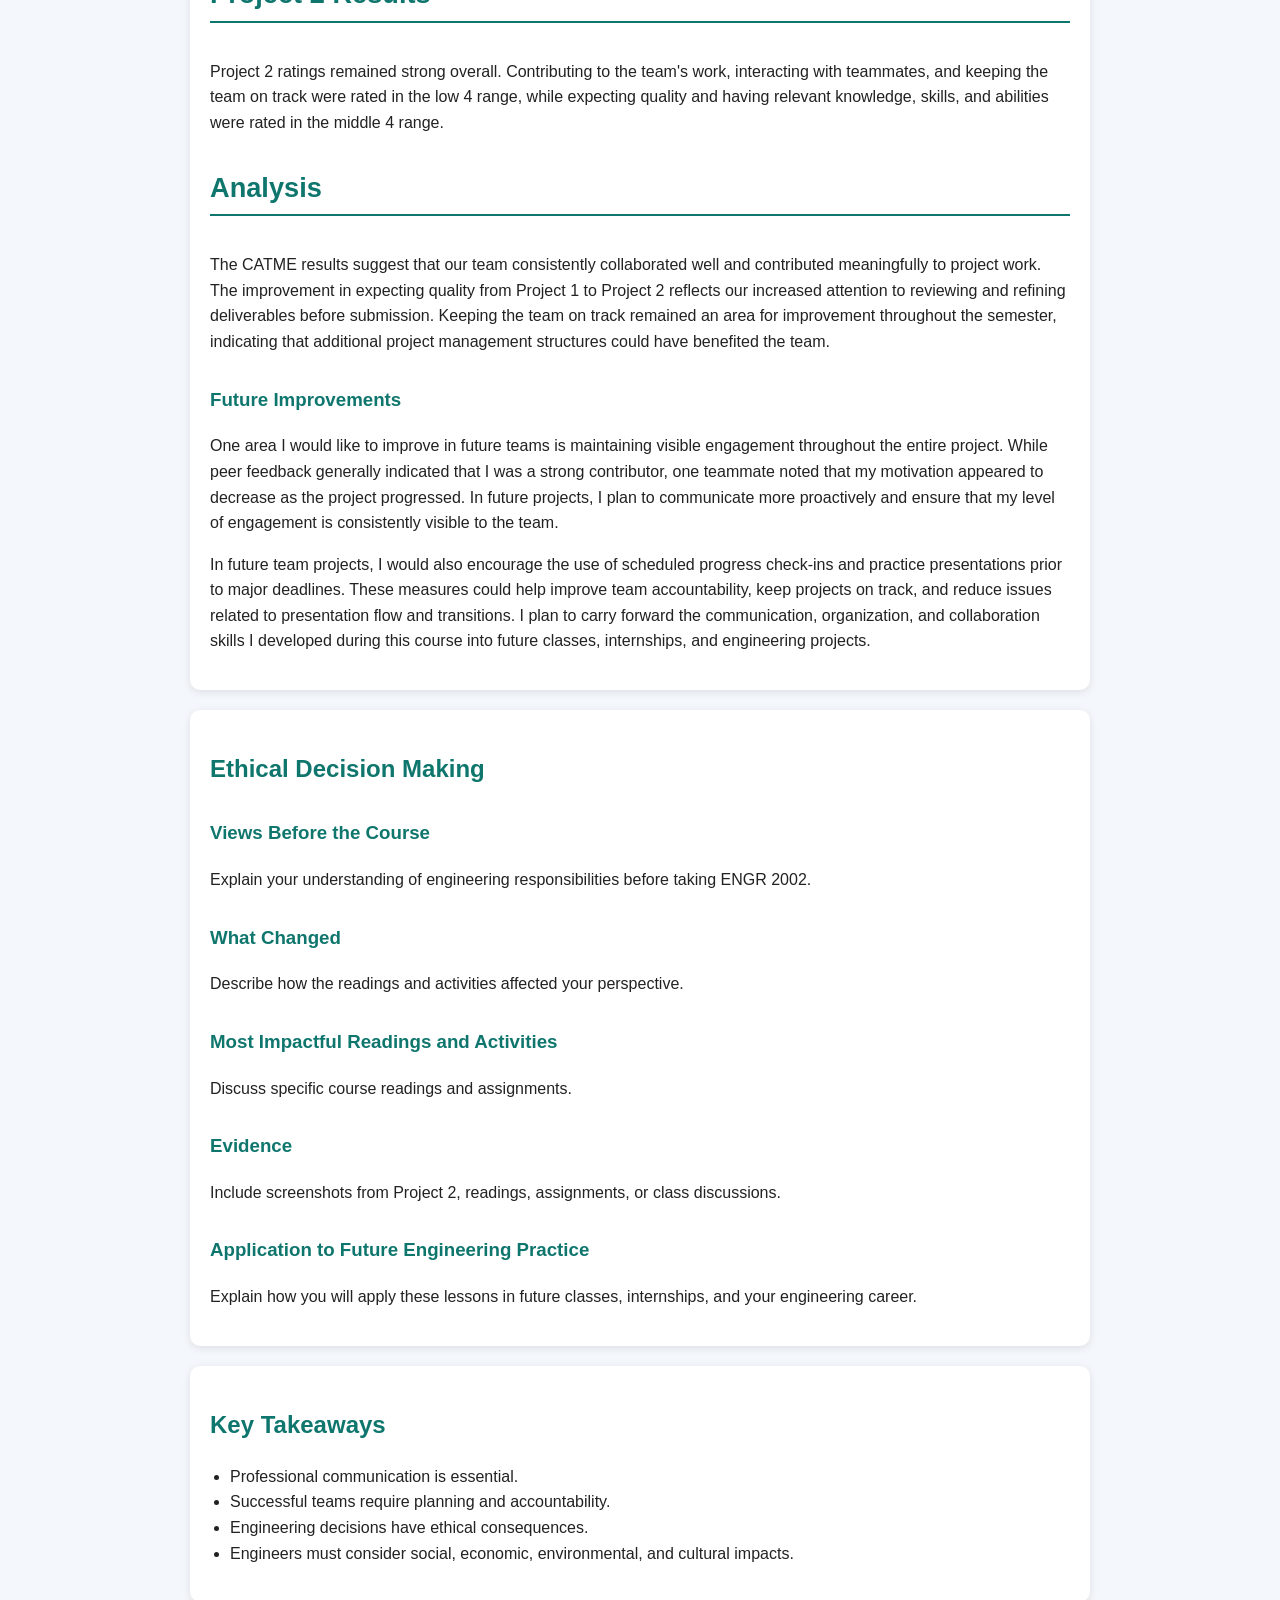
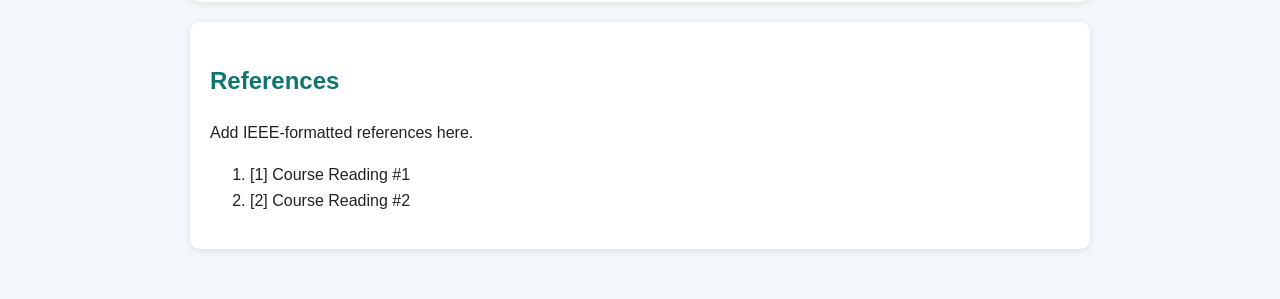
==== commit 747f3fc7: "Revise final reflection and improve clarity Updated the final reflection section to include a detail" ====
--- a/engr2002.html
+++ b/engr2002.html
@@ -8,7 +8,7 @@
 
     <link rel="stylesheet" href="style.css">
 </head>
-
+    
 <body>
 
     <p class="back-link">
@@ -37,7 +37,12 @@
         <h2 id="final">Final Reflection</h2>
 
         <p>
-            Provide a summary of your overall learning and growth during the course.
+            Throughout ENGR 2002, I developed a stronger understanding of professional 
+            communication, teamwork, and ethical decision making. Working on projects 
+            related to UNSDG 6 allowed me to apply research and analysis skills while 
+            collaborating with a team over an extended period. The course strengthened 
+            my ability to communicate technical information, contribute to team projects, 
+            and evaluate engineering decisions from both technical and ethical perspectives.
         </p>
     </div>
 
@@ -73,7 +78,7 @@
         </p>
         <h5>Team Function</h5>
         <p>
-            Our team communicated through a shared OneDrive filder and GroupMe and distributed work among 
+            Our team communicated through a shared OneDrive folder and GroupMe and distributed work among 
             members based on individual strengths. Team members regularly shared research 
             and collaborated on the development of the presentation.
         </p>
@@ -107,7 +112,7 @@
         <p>
             One of the lessons my team learned from this project is to do at least one practice run 
             before a presentation to make sure everything is covered in a timely manner and with
-            few mistake. I was the first person to speak in our presentation and forgot to prepare
+            few mistakes. I was the first person to speak in our presentation and forgot to prepare
             a hook to start the presentation. A practice run would have helped catch that mistake
             and would have made the transition between speakers be smoother.    
         </p>
--- a/style.css
+++ b/style.css
@@ -38,6 +38,8 @@
         flex-direction: column;
     }
 }
+
+
 body {
     font-family: Arial, Helvetica, sans-serif;
     background-color: var(--bg);
@@ -55,6 +57,25 @@
 
 h2 {
     color: var(--accent);
+}
+
+h3 {
+    color: var(--accent);
+    margin-top:  30px;
+}
+
+h4 {
+    font-size: 1.7rem;
+    color: var(--accent);
+    border-bottom: 2px solid var(--accent);
+    padding-bottom: 5px;
+    margin-top: 30px;
+}
+
+h5 {
+    font-size: 1.1 rem;
+    margin-top: 15px;
+    margin-bottom: 10px;
 }
 
 .card {
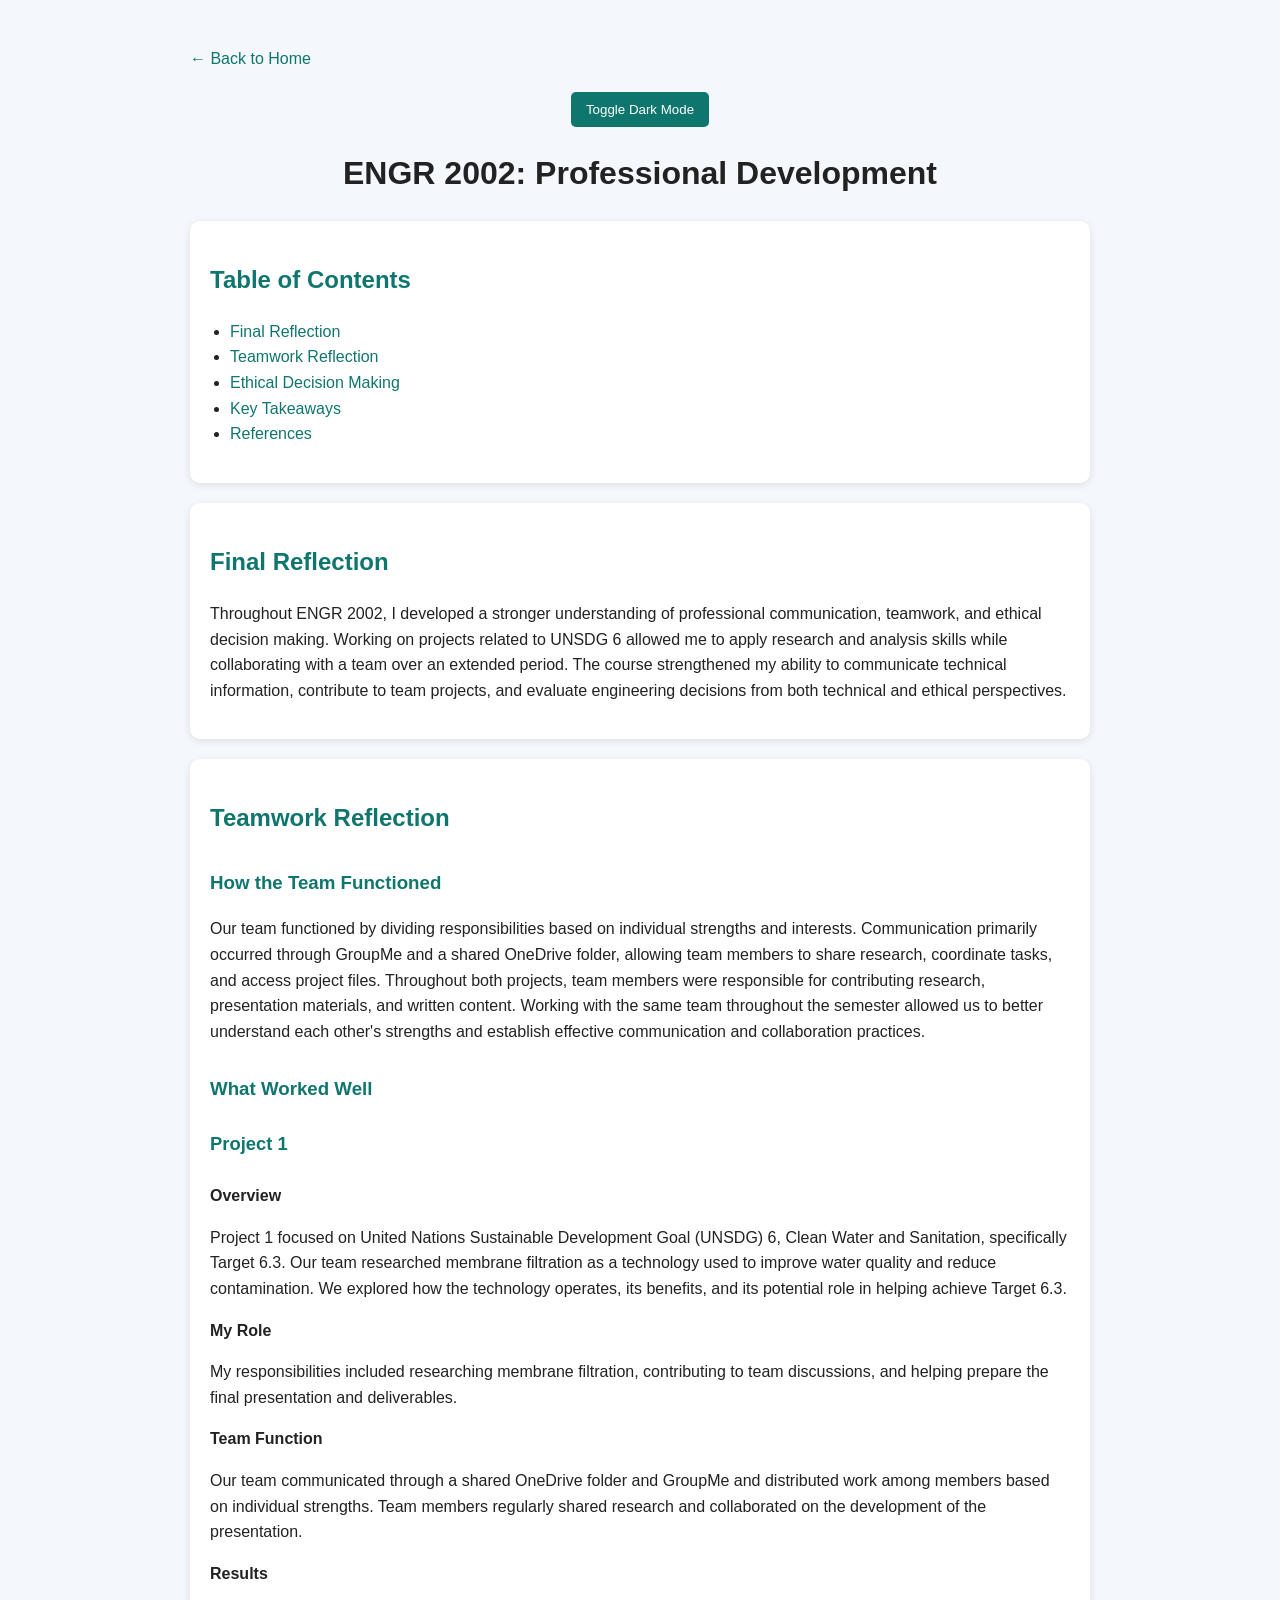
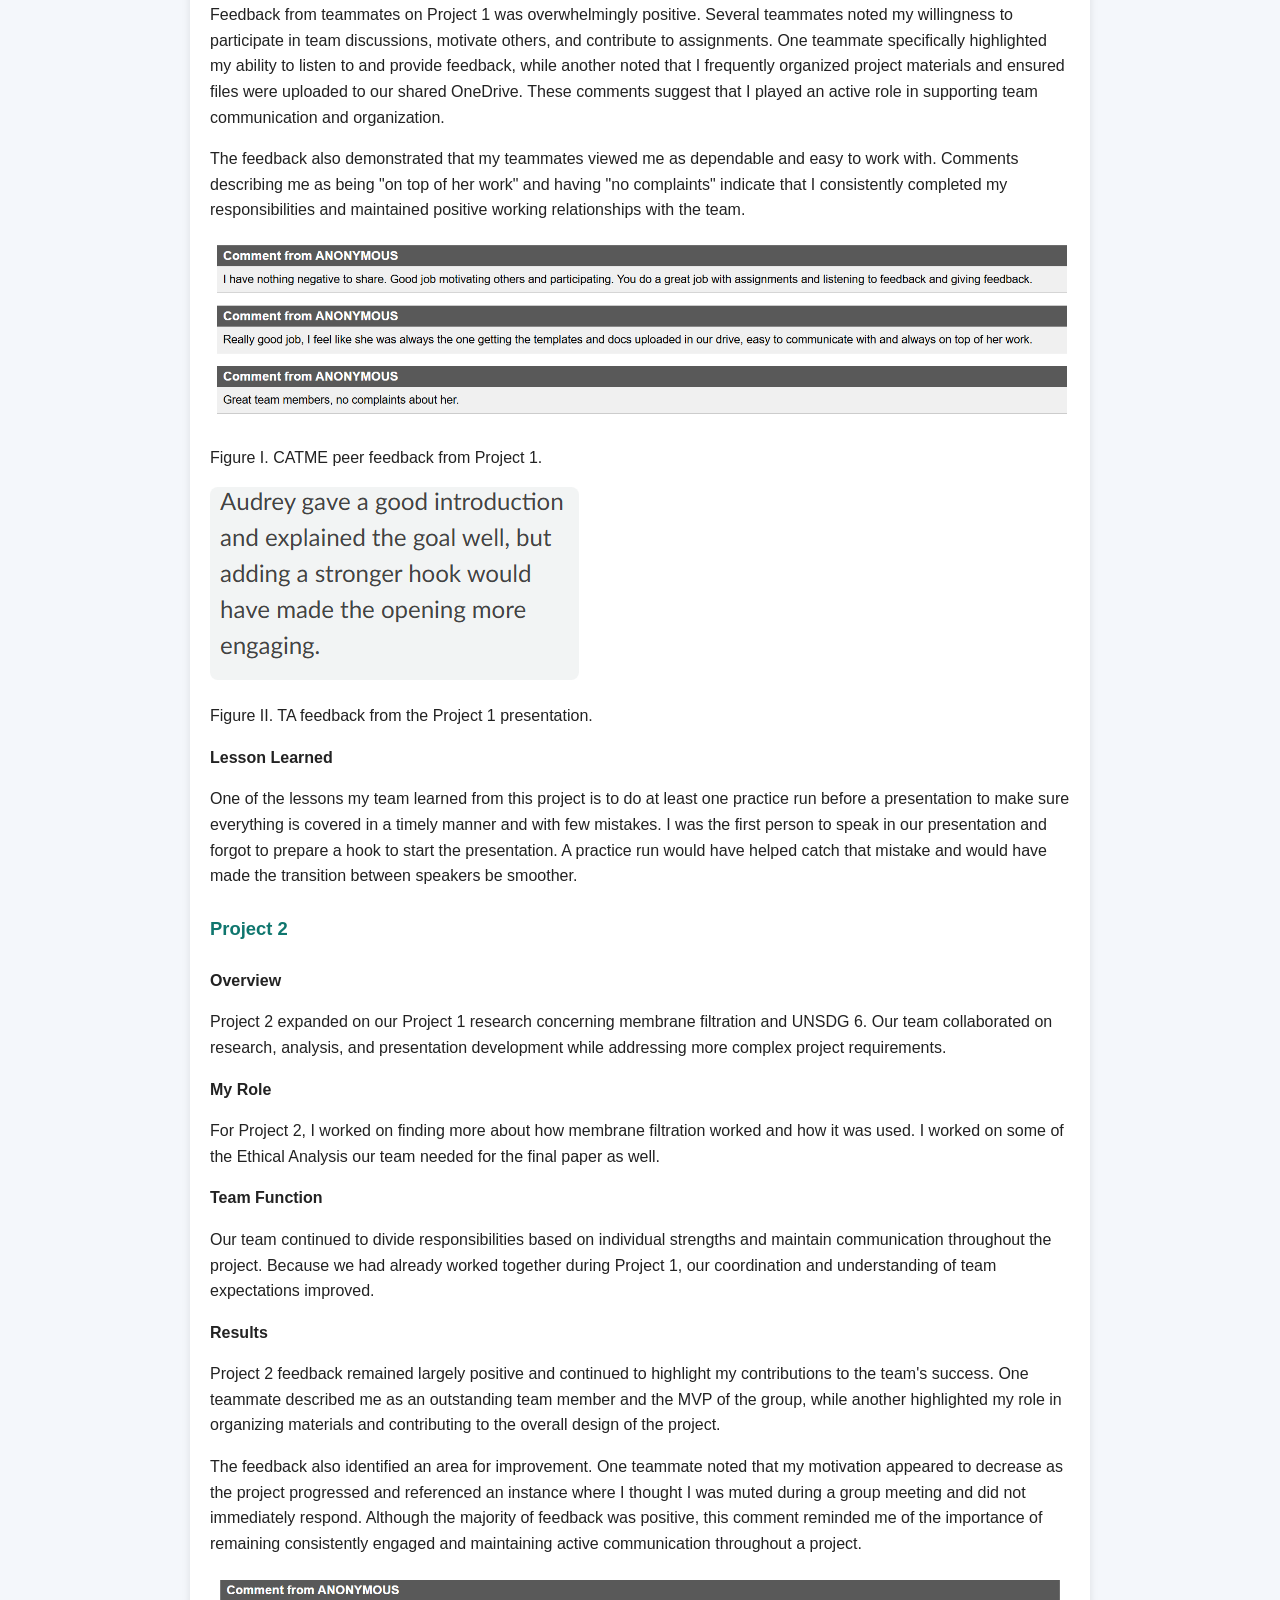
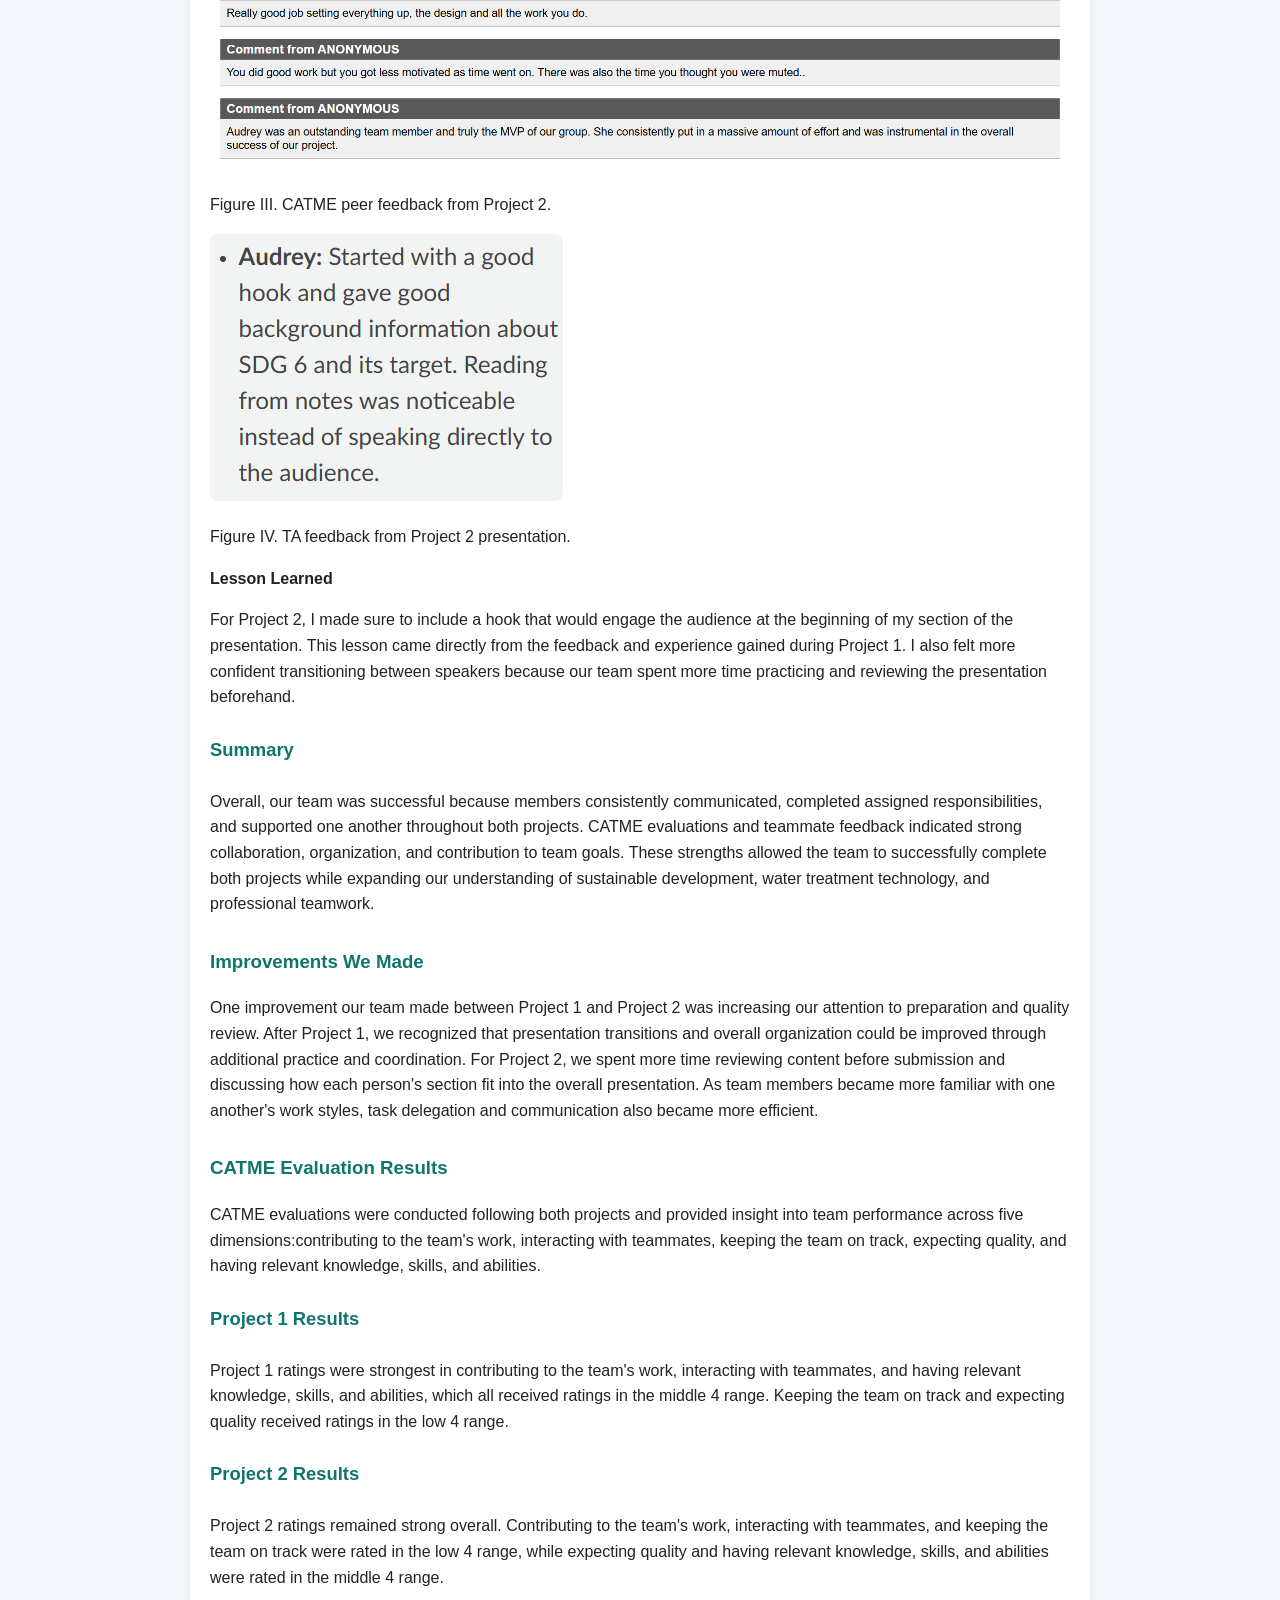
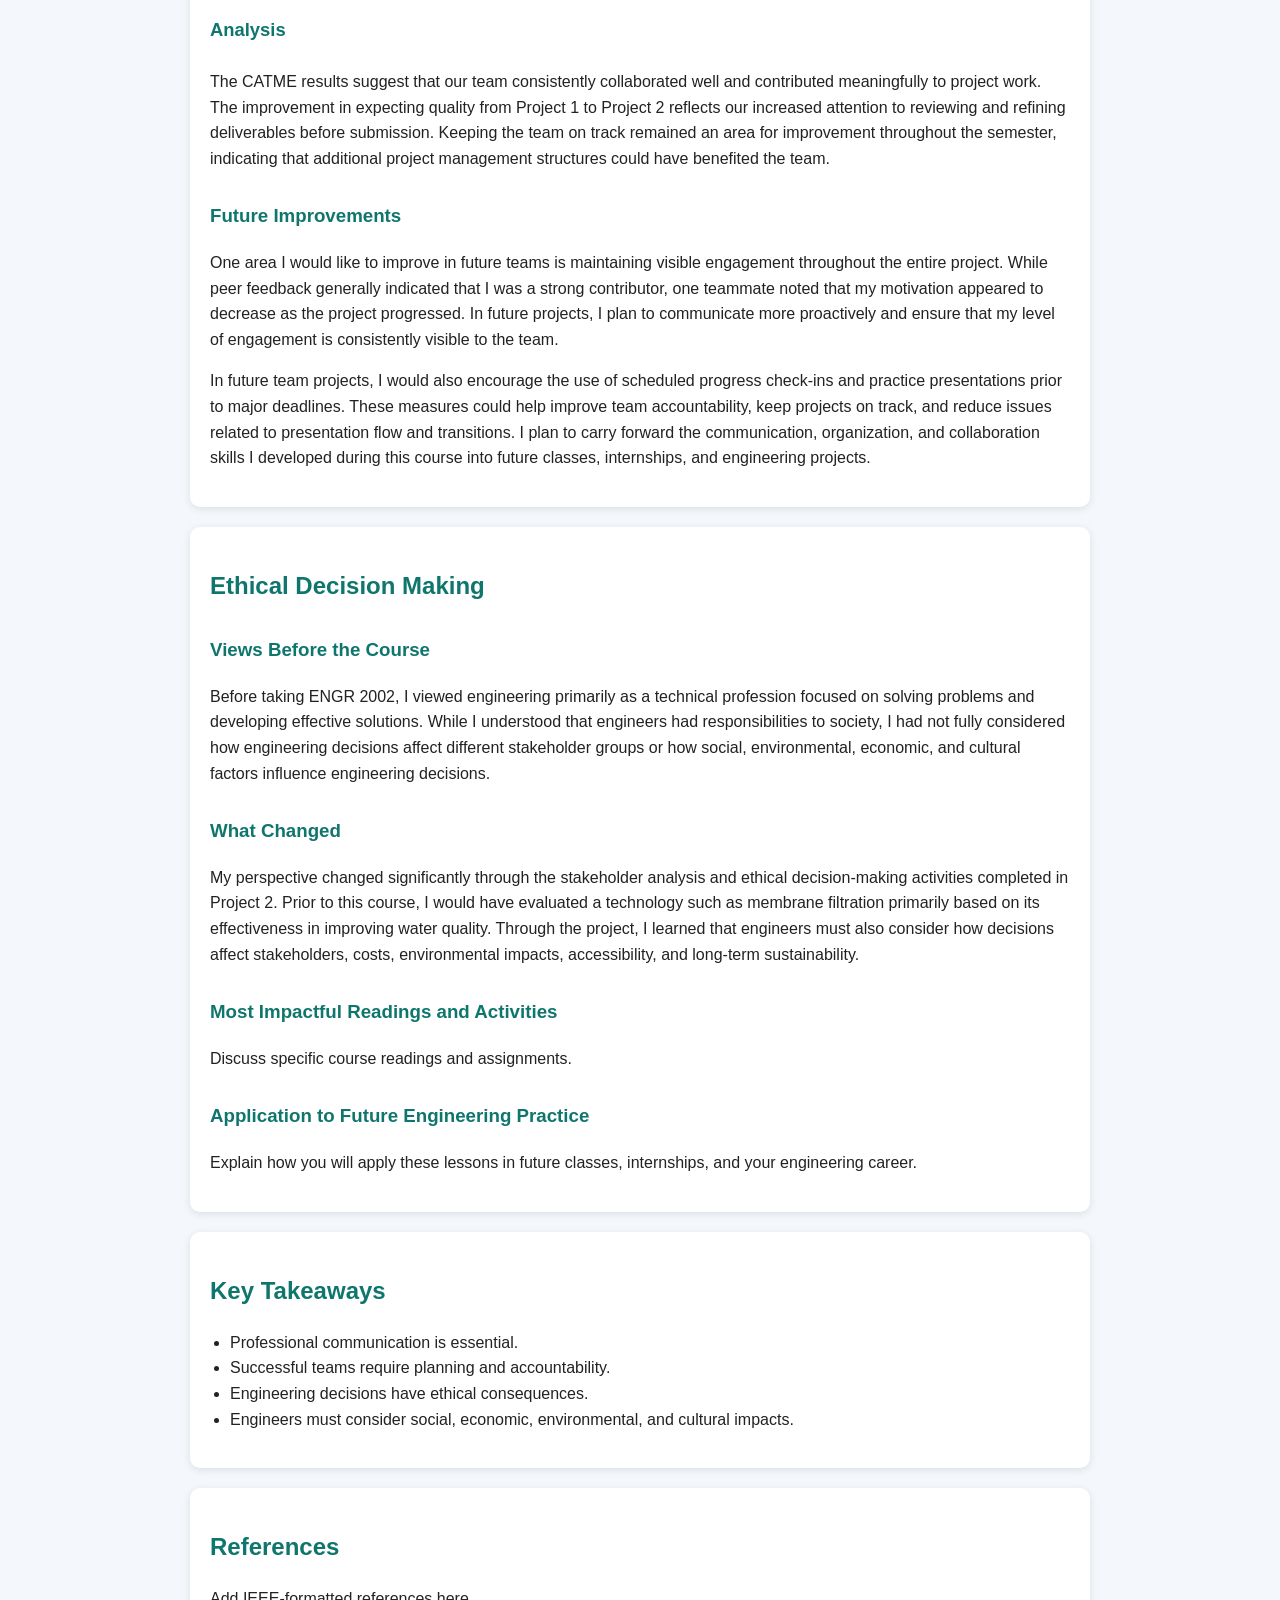
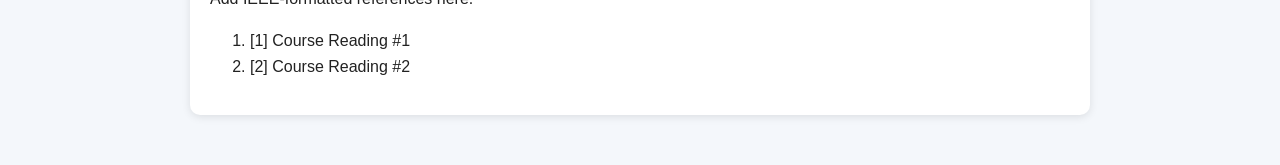
==== commit 189eee11: "Update ethical decision-making reflections in engr2002.html Expanded on initial views of engineering" ====
--- a/engr2002.html
+++ b/engr2002.html
@@ -252,24 +252,25 @@
 
         <h3>Views Before the Course</h3>
         <p>
-            Explain your understanding of engineering responsibilities
-            before taking ENGR 2002.
+            Before taking ENGR 2002, I viewed engineering primarily as a technical profession focused 
+            on solving problems and developing effective solutions. While I understood that engineers
+            had responsibilities to society, I had not fully considered how engineering decisions affect
+            different stakeholder groups or how social, environmental, economic, and cultural factors 
+            influence engineering decisions.
         </p>
 
         <h3>What Changed</h3>
         <p>
-            Describe how the readings and activities affected your perspective.
+            My perspective changed significantly through the stakeholder analysis and ethical decision-making
+            activities completed in Project 2. Prior to this course, I would have evaluated a technology such 
+            as membrane filtration primarily based on its effectiveness in improving water quality. Through
+            the project, I learned that engineers must also consider how decisions affect stakeholders, costs, 
+            environmental impacts, accessibility, and long-term sustainability.        
         </p>
 
         <h3>Most Impactful Readings and Activities</h3>
         <p>
             Discuss specific course readings and assignments.
-        </p>
-
-        <h3>Evidence</h3>
-        <p>
-            Include screenshots from Project 2, readings,
-            assignments, or class discussions.
         </p>
 
         <h3>Application to Future Engineering Practice</h3>
--- a/style.css
+++ b/style.css
@@ -65,15 +65,13 @@
 }
 
 h4 {
-    font-size: 1.7rem;
+    font-size: 1.15rem;
     color: var(--accent);
-    border-bottom: 2px solid var(--accent);
-    padding-bottom: 5px;
-    margin-top: 30px;
+    margin-top: 25px;
 }
 
 h5 {
-    font-size: 1.1 rem;
+    font-size: 1rem;
     margin-top: 15px;
     margin-bottom: 10px;
 }
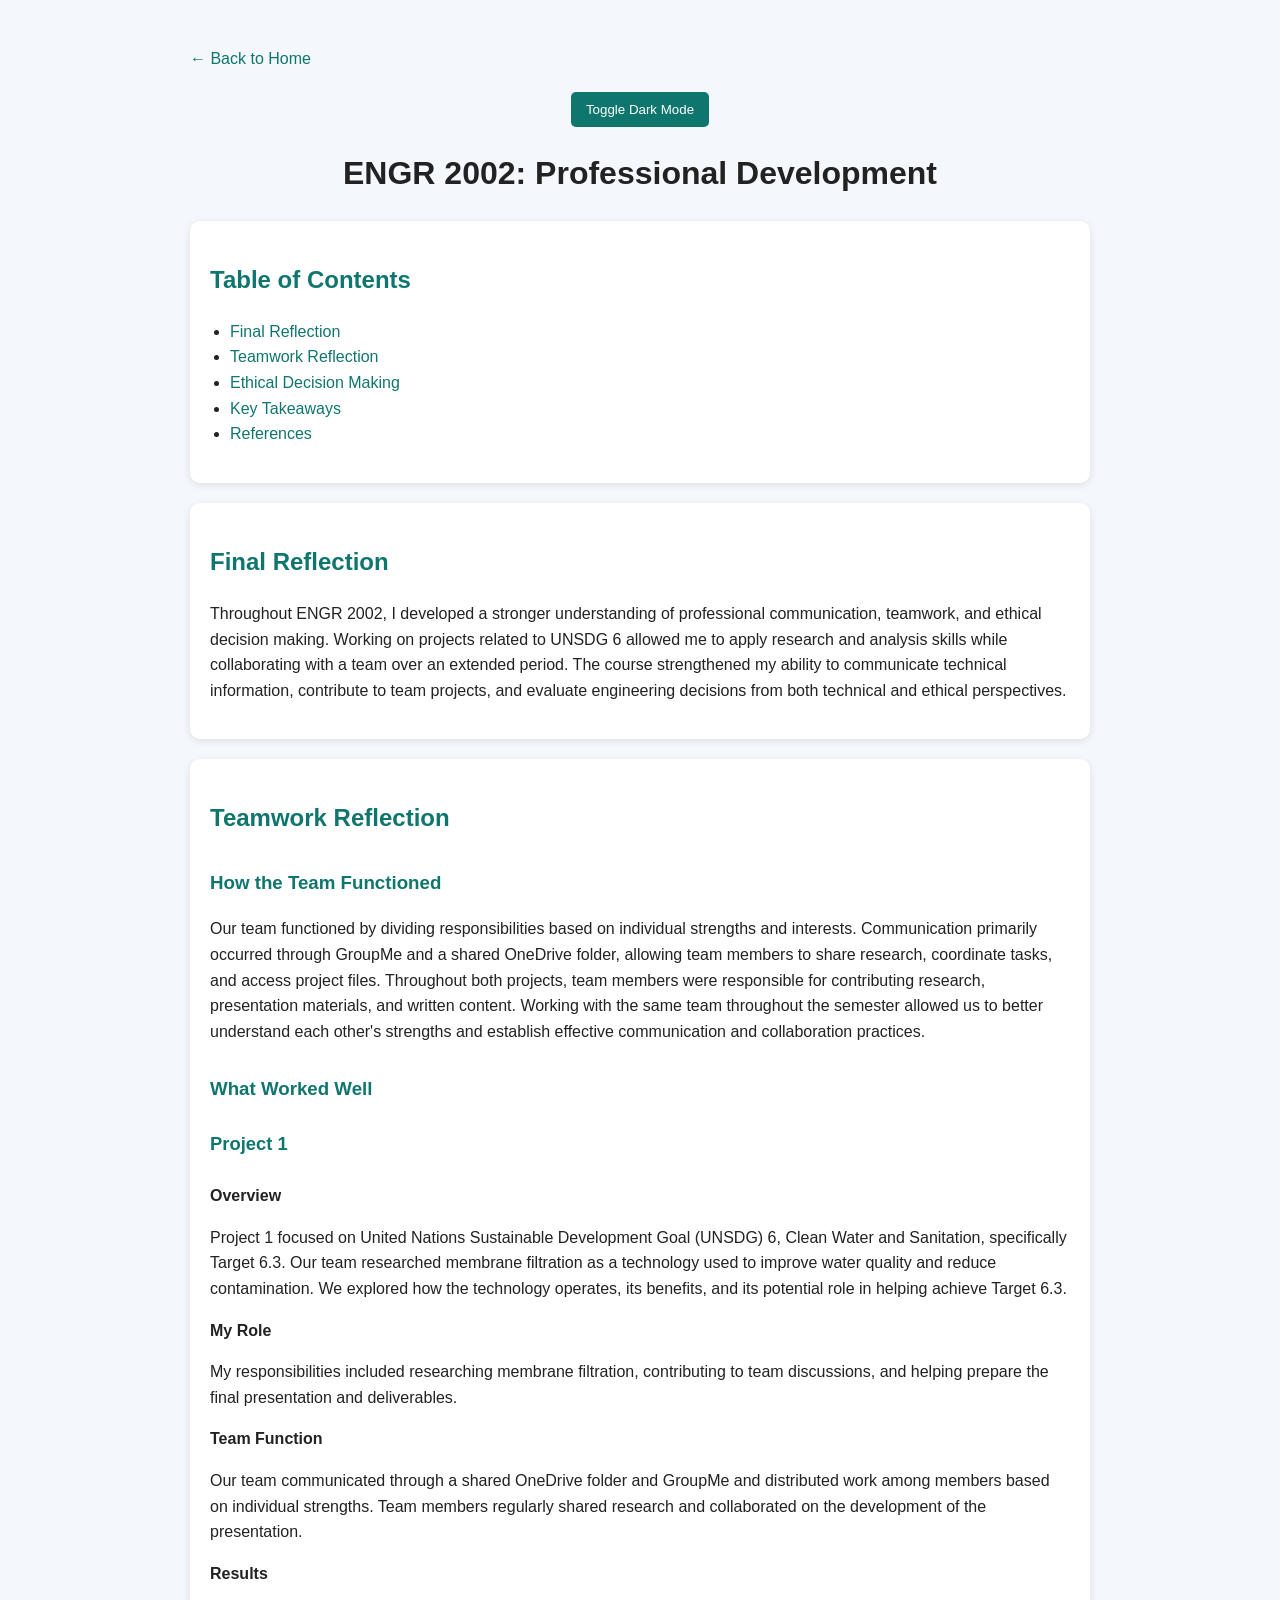
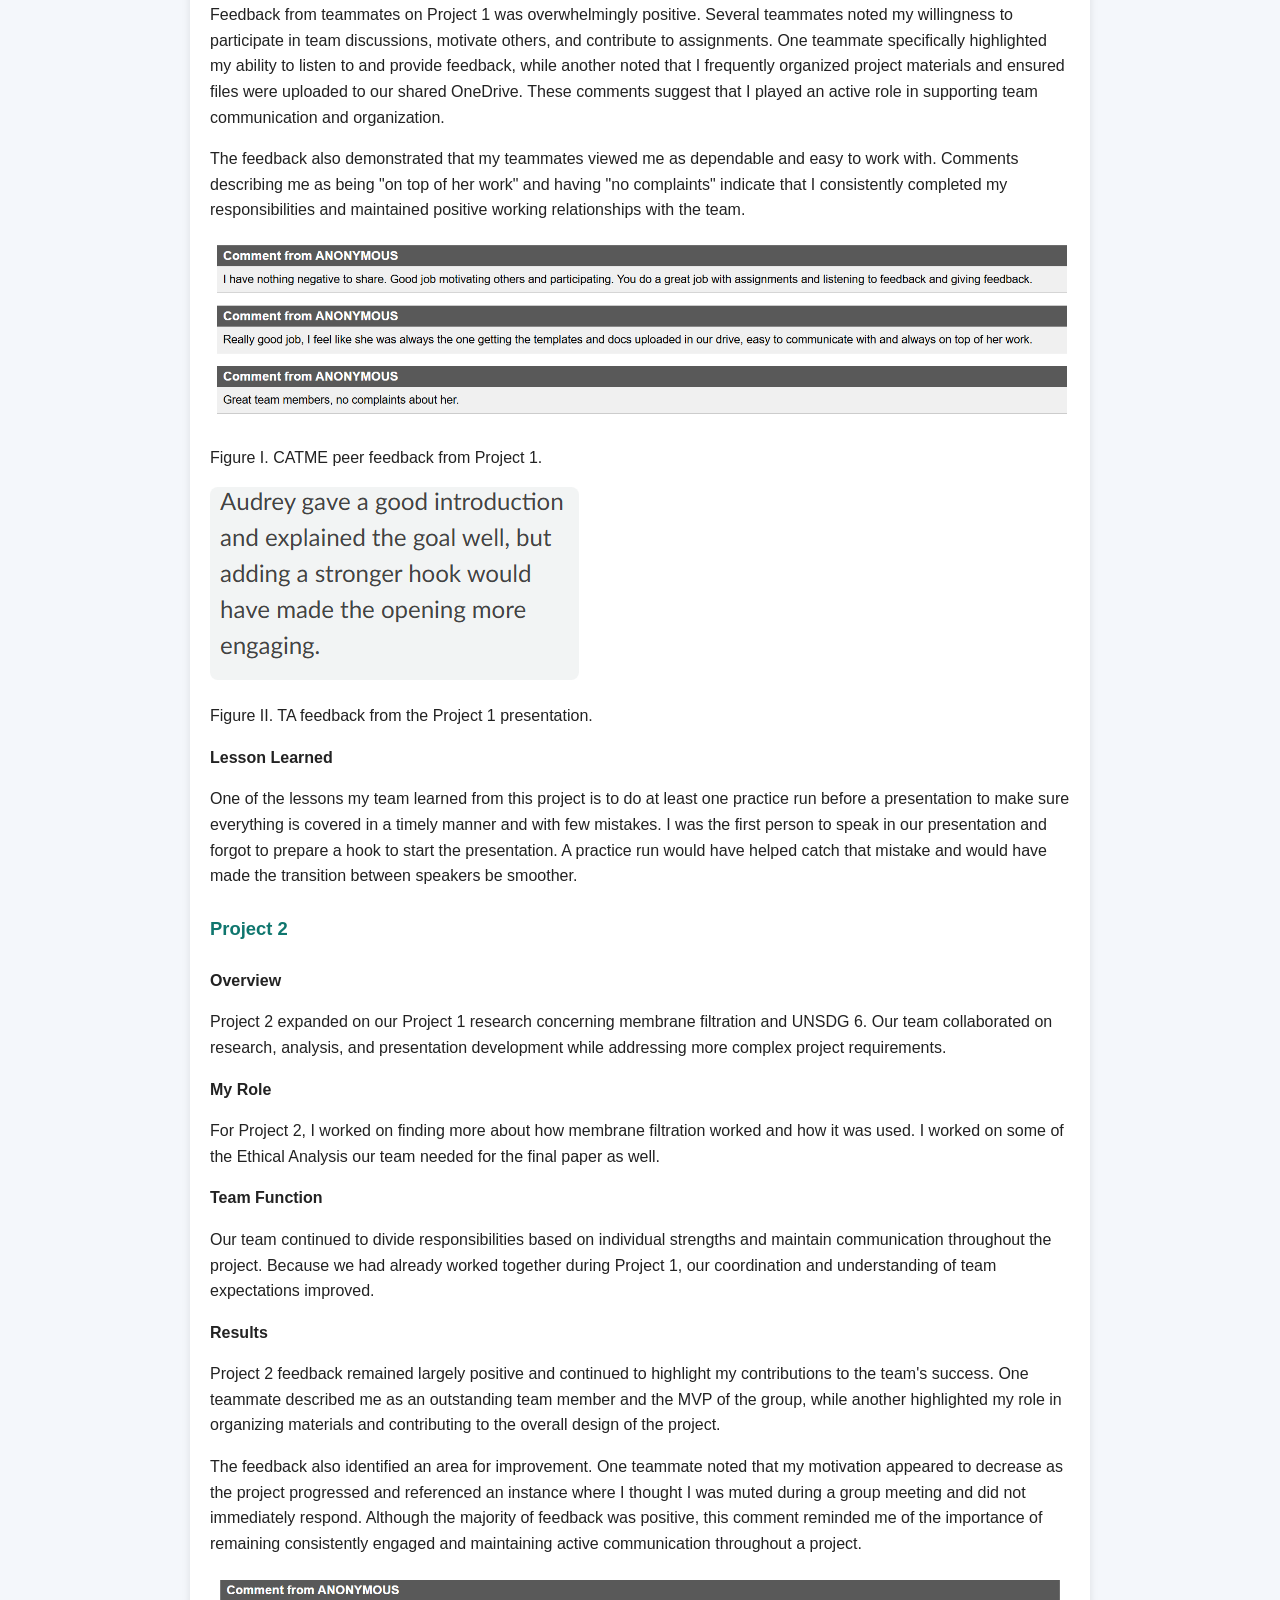
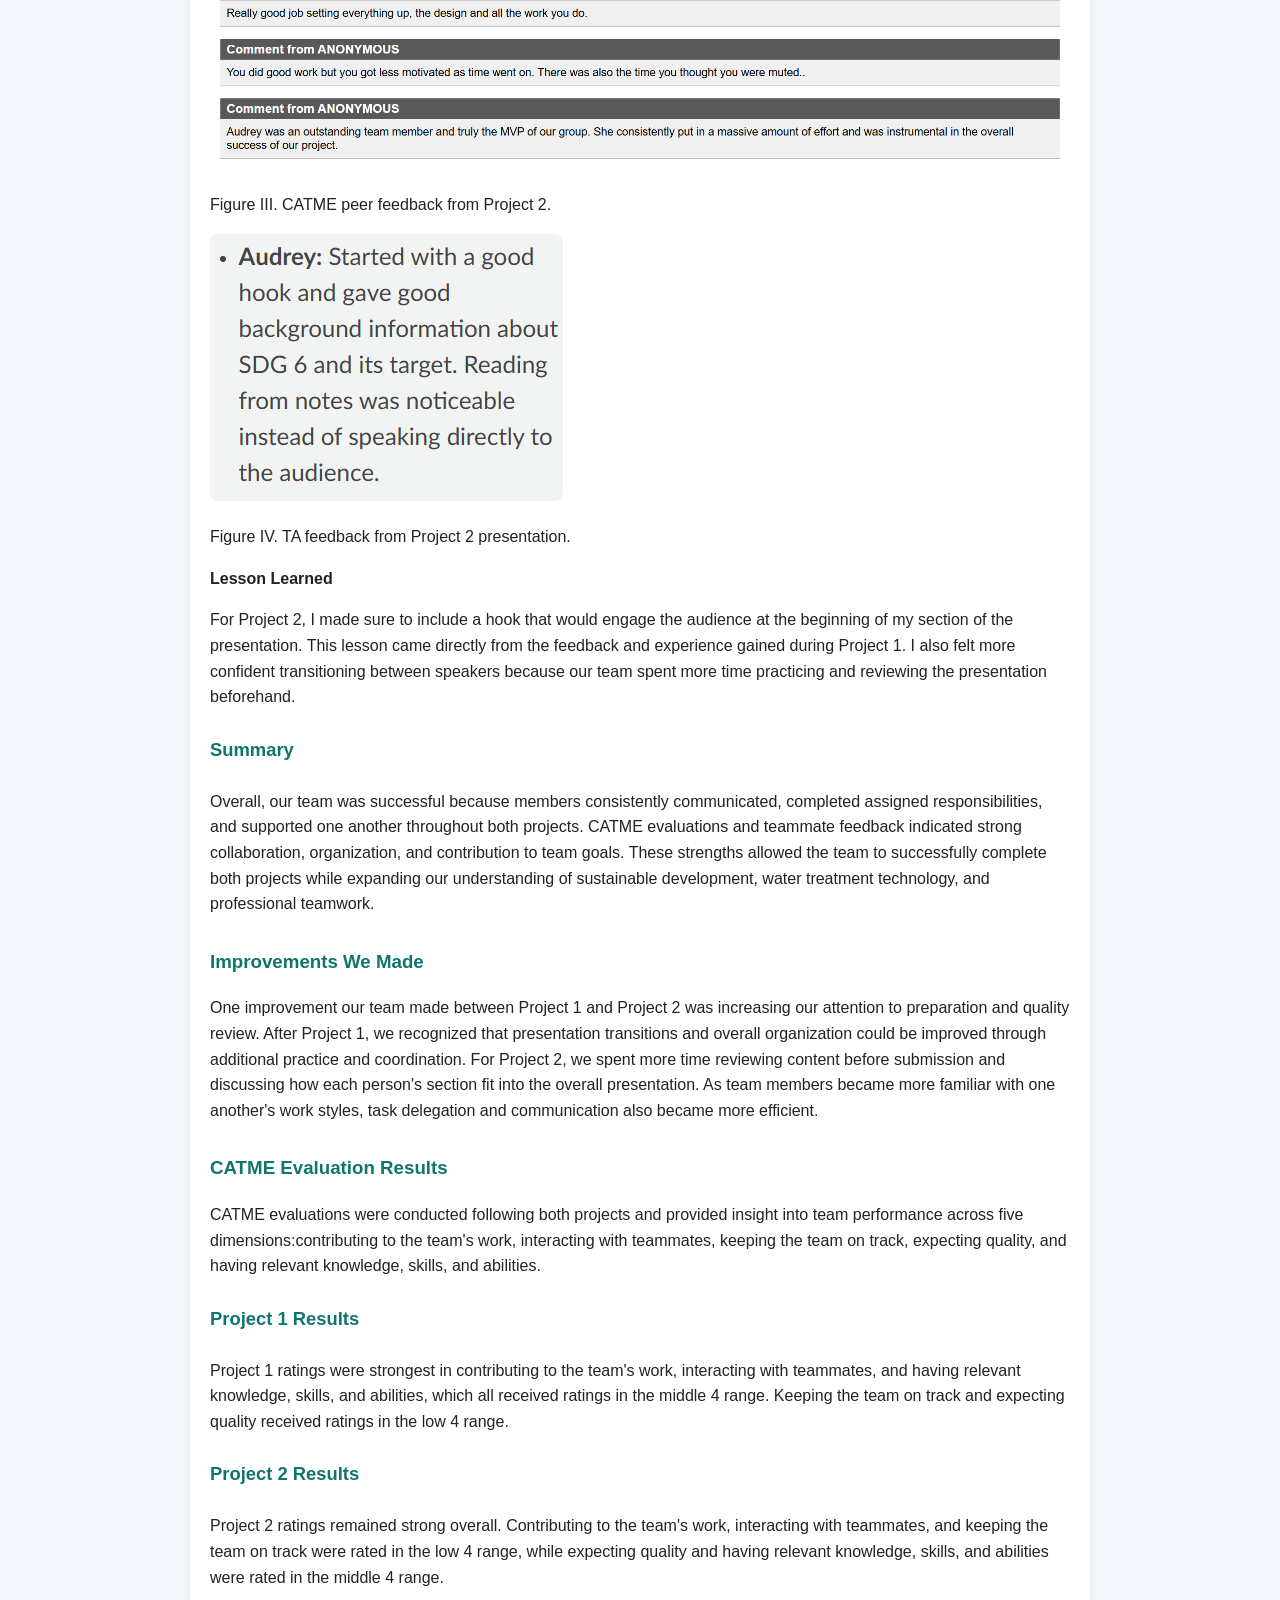
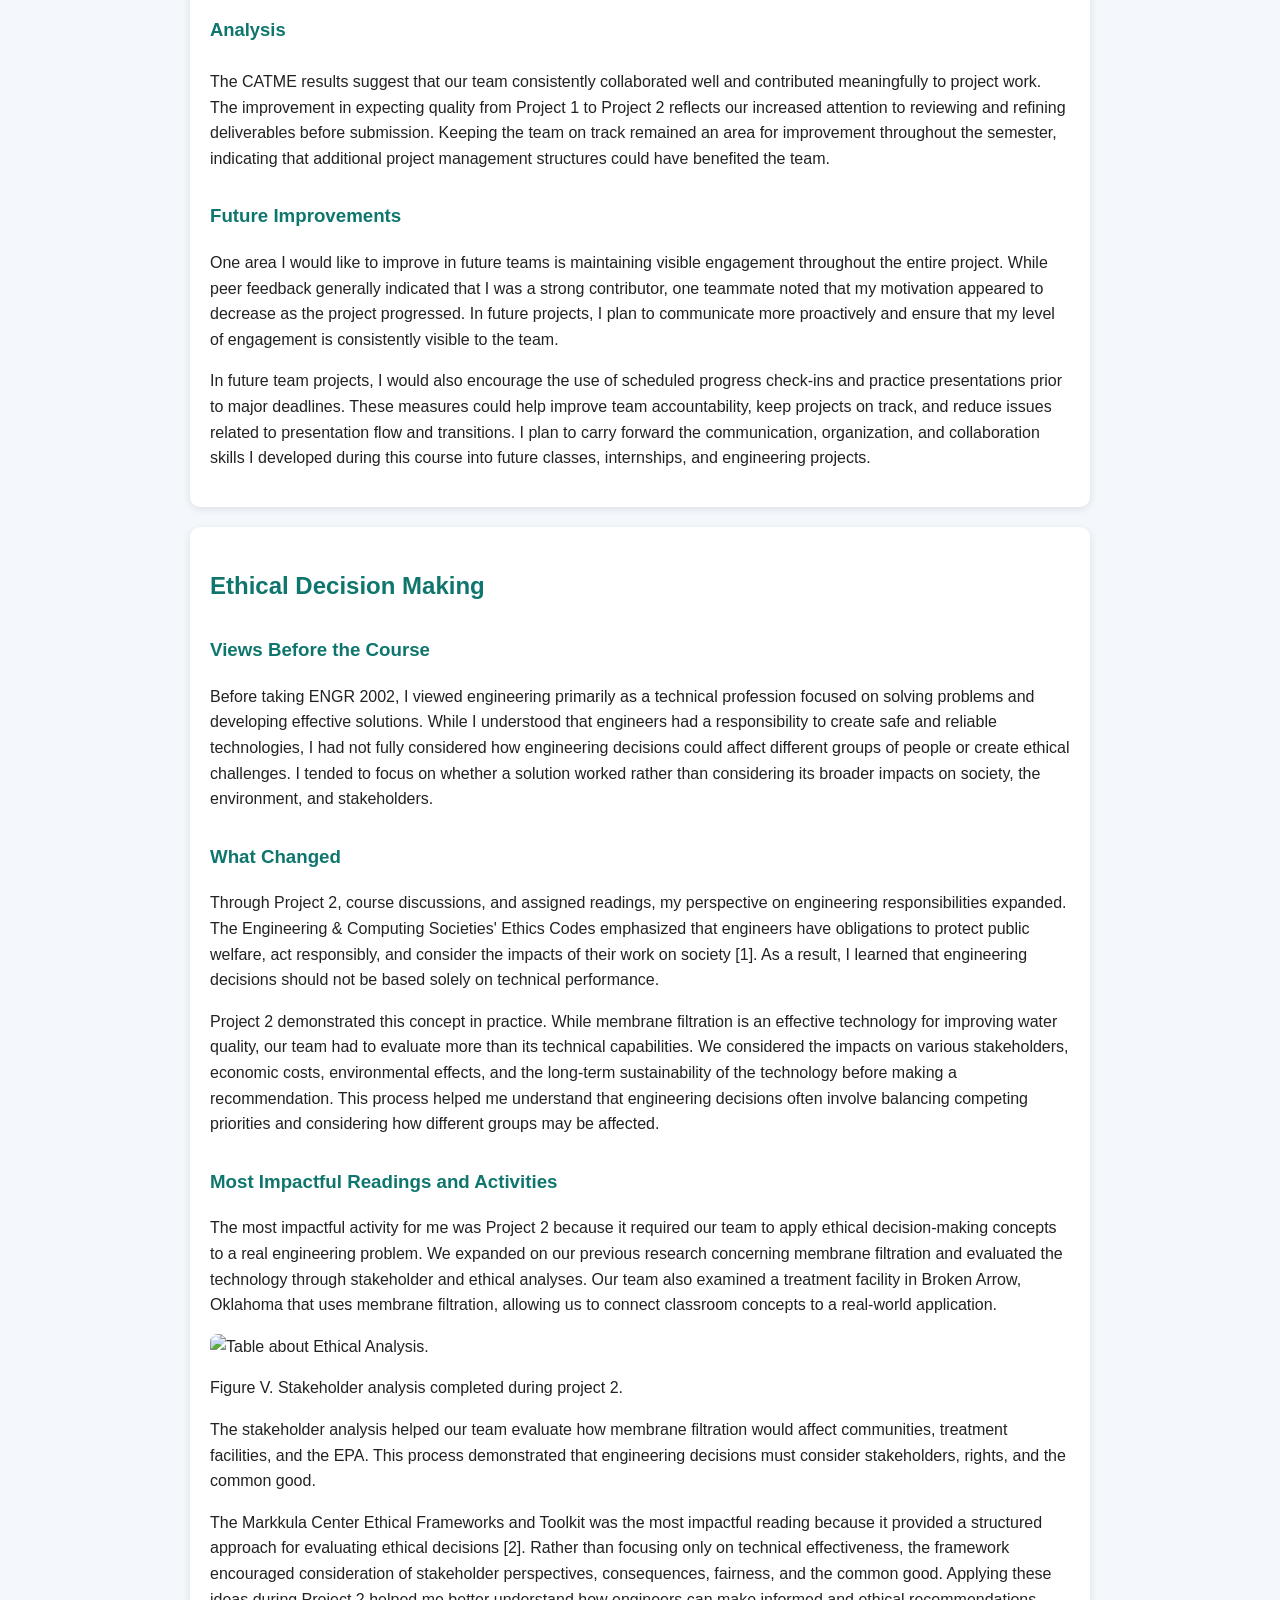
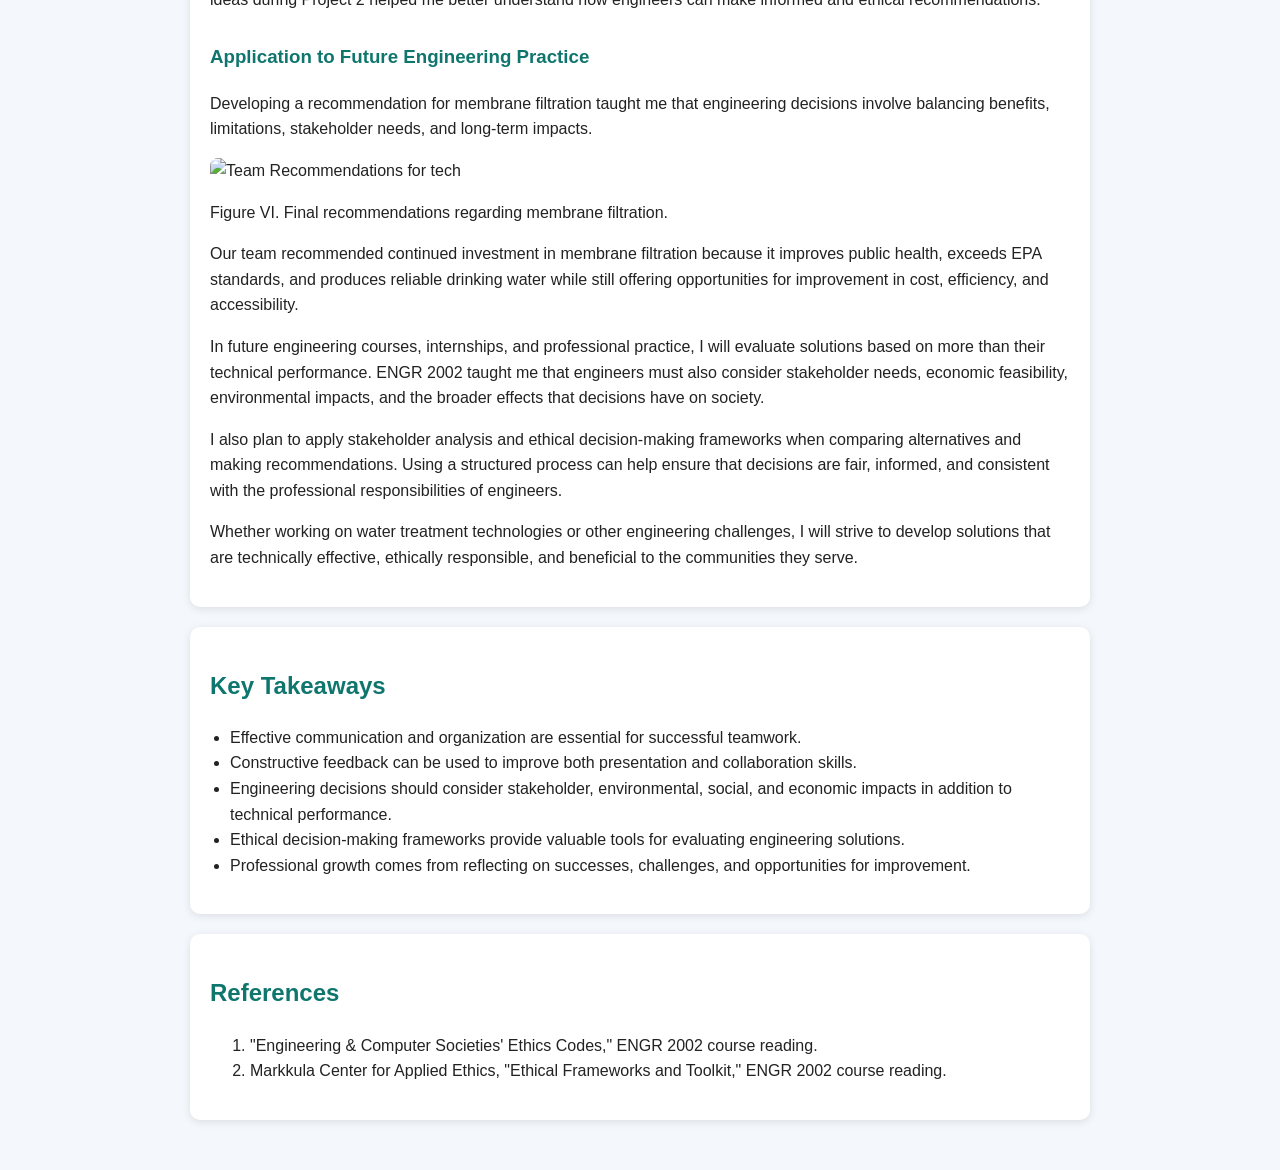
==== commit e29d4b79: "Revise ethical reflections and key takeaways in report Updated reflections on ethical decision-makin" ====
--- a/engr2002.html
+++ b/engr2002.html
@@ -252,31 +252,87 @@
 
         <h3>Views Before the Course</h3>
         <p>
-            Before taking ENGR 2002, I viewed engineering primarily as a technical profession focused 
-            on solving problems and developing effective solutions. While I understood that engineers
-            had responsibilities to society, I had not fully considered how engineering decisions affect
-            different stakeholder groups or how social, environmental, economic, and cultural factors 
-            influence engineering decisions.
+            Before taking ENGR 2002, I viewed engineering primarily as a technical profession focused on solving
+            problems and developing effective solutions. While I understood that engineers had a responsibility 
+            to create safe and reliable technologies, I had not fully considered how engineering decisions could 
+            affect different groups of people or create ethical challenges. I tended to focus on whether a 
+            solution worked rather than considering its broader impacts on society, the environment, and 
+            stakeholders.
         </p>
 
         <h3>What Changed</h3>
         <p>
-            My perspective changed significantly through the stakeholder analysis and ethical decision-making
-            activities completed in Project 2. Prior to this course, I would have evaluated a technology such 
-            as membrane filtration primarily based on its effectiveness in improving water quality. Through
-            the project, I learned that engineers must also consider how decisions affect stakeholders, costs, 
-            environmental impacts, accessibility, and long-term sustainability.        
+            Through Project 2, course discussions, and assigned readings, my perspective on engineering 
+            responsibilities expanded. The Engineering & Computing Societies' Ethics Codes emphasized that 
+            engineers have obligations to protect public welfare, act responsibly, and consider the impacts 
+            of their work on society [1]. As a result, I learned that engineering decisions should not be 
+            based solely on technical performance.        
+        </p>
+        <p>
+            Project 2 demonstrated this concept in practice. While membrane filtration is an effective 
+            technology for improving water quality, our team had to evaluate more than its technical 
+            capabilities. We considered the impacts on various stakeholders, economic costs, environmental 
+            effects, and the long-term sustainability of the technology before making a recommendation. This 
+            process helped me understand that engineering decisions often involve balancing competing priorities 
+            and considering how different groups may be affected.
         </p>
 
         <h3>Most Impactful Readings and Activities</h3>
         <p>
-            Discuss specific course readings and assignments.
+            The most impactful activity for me was Project 2 because it required our team to apply ethical 
+            decision-making concepts to a real engineering problem. We expanded on our previous research concerning 
+            membrane filtration and evaluated the technology through stakeholder and ethical analyses. Our team also 
+            examined a treatment facility in Broken Arrow, Oklahoma that uses membrane filtration, allowing us to connect 
+            classroom concepts to a real-world application.        
+        </p>
+        <img scr="images/Screenshot 2026-08-08 130806.png"
+            alt="Table about Ethical Analysis.">
+        <p>
+            Figure V. Stakeholder analysis completed during project 2.
+        </p>
+        <p>
+            The stakeholder analysis helped our team evaluate how membrane filtration would affect communities, 
+            treatment facilities, and the EPA. This process demonstrated that engineering decisions must consider
+            stakeholders, rights, and the common good.
+        </p>
+        
+        <p>
+            The Markkula Center Ethical Frameworks and Toolkit was the most impactful reading because it provided a 
+            structured approach for evaluating ethical decisions [2]. Rather than focusing only on technical effectiveness, 
+            the framework encouraged consideration of stakeholder perspectives, consequences, fairness, and the common good. 
+            Applying these ideas during Project 2 helped me better understand how engineers can make informed and ethical 
+            recommendations.
         </p>
 
         <h3>Application to Future Engineering Practice</h3>
         <p>
-            Explain how you will apply these lessons in future classes,
-            internships, and your engineering career.
+            Developing a recommendation for membrane filtration taught me that engineering decisions involve balancing benefits, 
+            limitations, stakeholder needs, and long-term impacts.
+        </p>
+
+        <img scr="images/Screenshot 2026-08-08 130746.png"
+            alt="Team Recommendations for tech">
+        <p>
+            Figure VI. Final recommendations regarding membrane filtration.
+        </p>
+        <p>
+            Our team recommended continued investment in membrane filtration because it improves public health, exceeds EPA 
+            standards, and produces reliable drinking water while still offering opportunities for improvement in cost, 
+            efficiency, and accessibility.
+        </p>
+        <p>
+            In future engineering courses, internships, and professional practice, I will evaluate solutions based on more
+            than their technical performance. ENGR 2002 taught me that engineers must also consider stakeholder needs, 
+            economic feasibility, environmental impacts, and the broader effects that decisions have on society.
+        </p>
+        <p>
+            I also plan to apply stakeholder analysis and ethical decision-making frameworks when comparing alternatives
+            and making recommendations. Using a structured process can help ensure that decisions are fair, informed, and 
+            consistent with the professional responsibilities of engineers.
+        </p>
+        <p>
+            Whether working on water treatment technologies or other engineering challenges, I will strive to develop 
+            solutions that are technically effective, ethically responsible, and beneficial to the communities they serve.
         </p>
     </div>
 
@@ -284,21 +340,20 @@
         <h2 id="takeaways">Key Takeaways</h2>
 
         <ul>
-            <li>Professional communication is essential.</li>
-            <li>Successful teams require planning and accountability.</li>
-            <li>Engineering decisions have ethical consequences.</li>
-            <li>Engineers must consider social, economic, environmental, and cultural impacts.</li>
+            <li>Effective communication and organization are essential for successful teamwork.</li>
+            <li>Constructive feedback can be used to improve both presentation and collaboration skills.</li>
+            <li>Engineering decisions should consider stakeholder, environmental, social, and economic impacts in addition to technical performance.</li>
+            <li>Ethical decision-making frameworks provide valuable tools for evaluating engineering solutions.</li>
+            <li>Professional growth comes from reflecting on successes, challenges, and opportunities for improvement.</li>
         </ul>
     </div>
 
     <div class="card">
         <h2 id="references">References</h2>
 
-        <p>Add IEEE-formatted references here.</p>
-
         <ol>
-            <li>[1] Course Reading #1</li>
-            <li>[2] Course Reading #2</li>
+            <li>"Engineering & Computer Societies' Ethics Codes," ENGR 2002 course reading.</li>
+            <li>Markkula Center for Applied Ethics, "Ethical Frameworks and Toolkit," ENGR 2002 course reading.</li>
         </ol>
     </div>
 
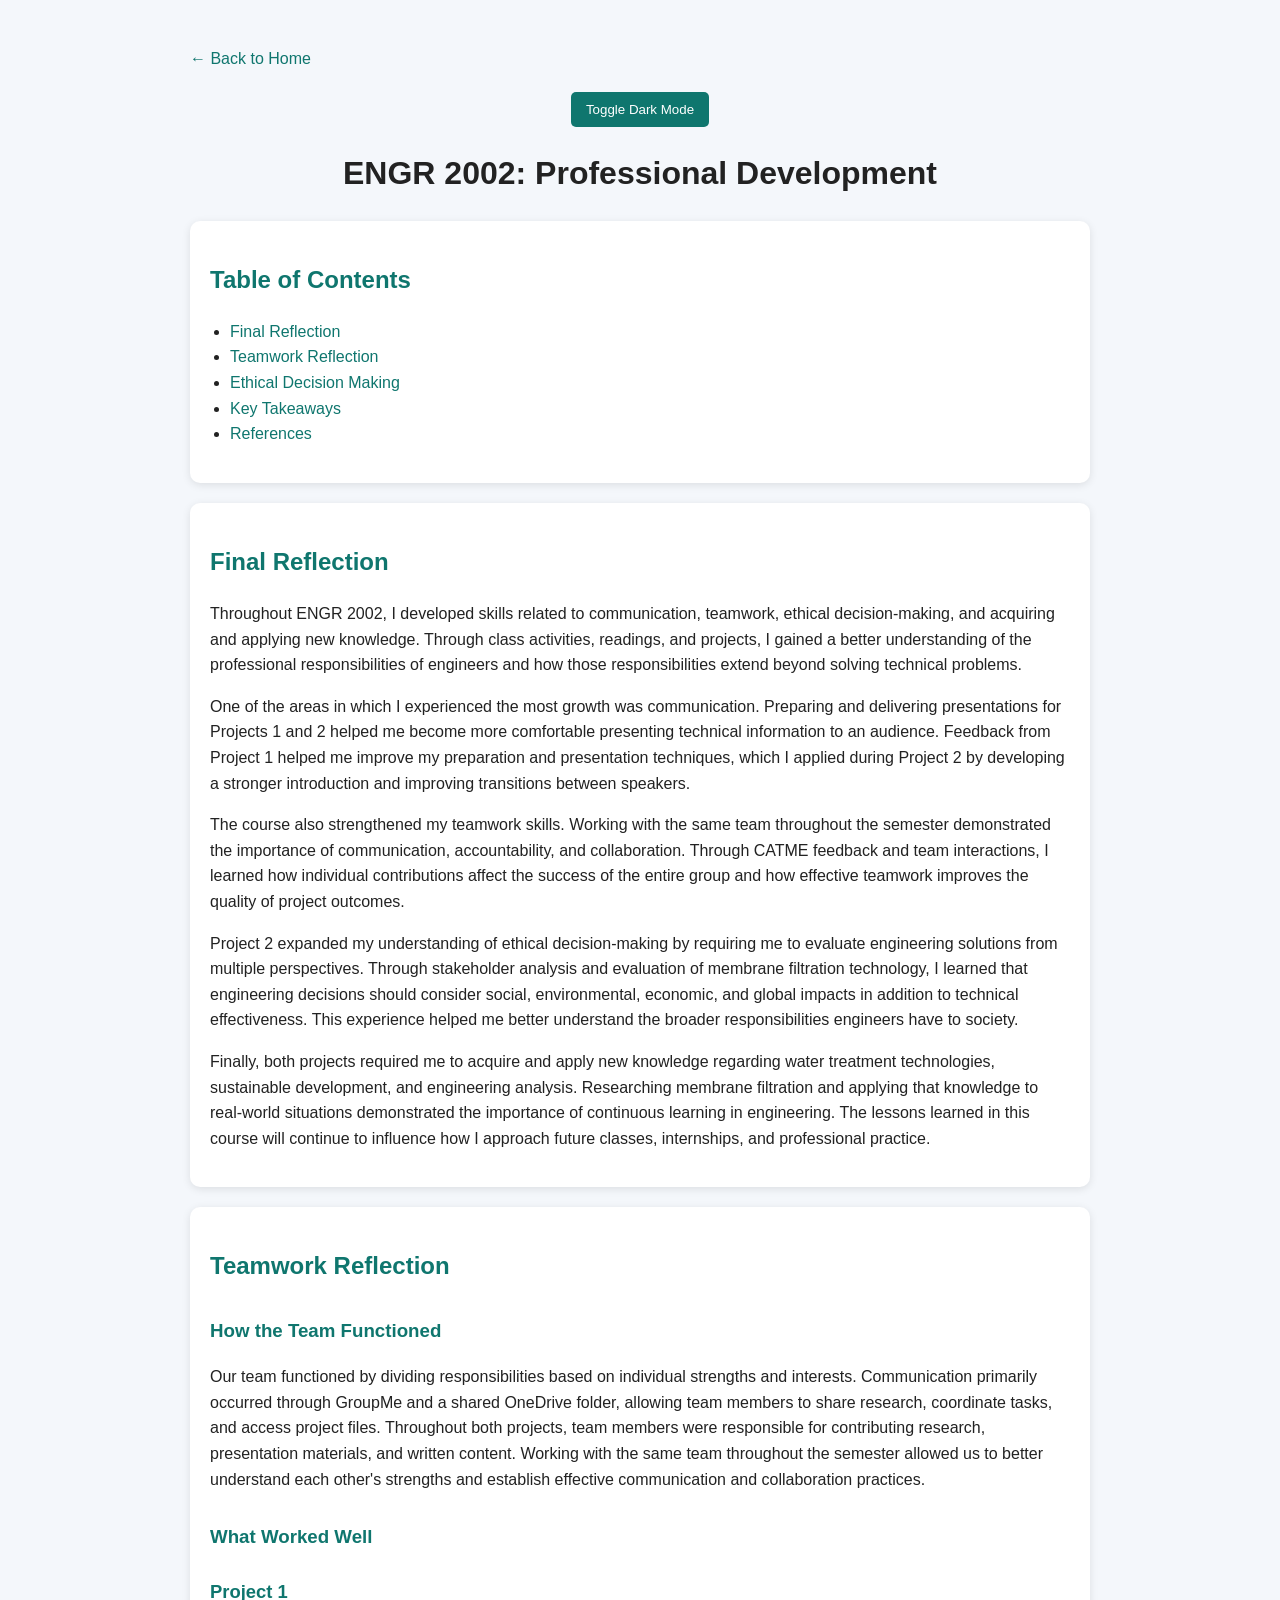
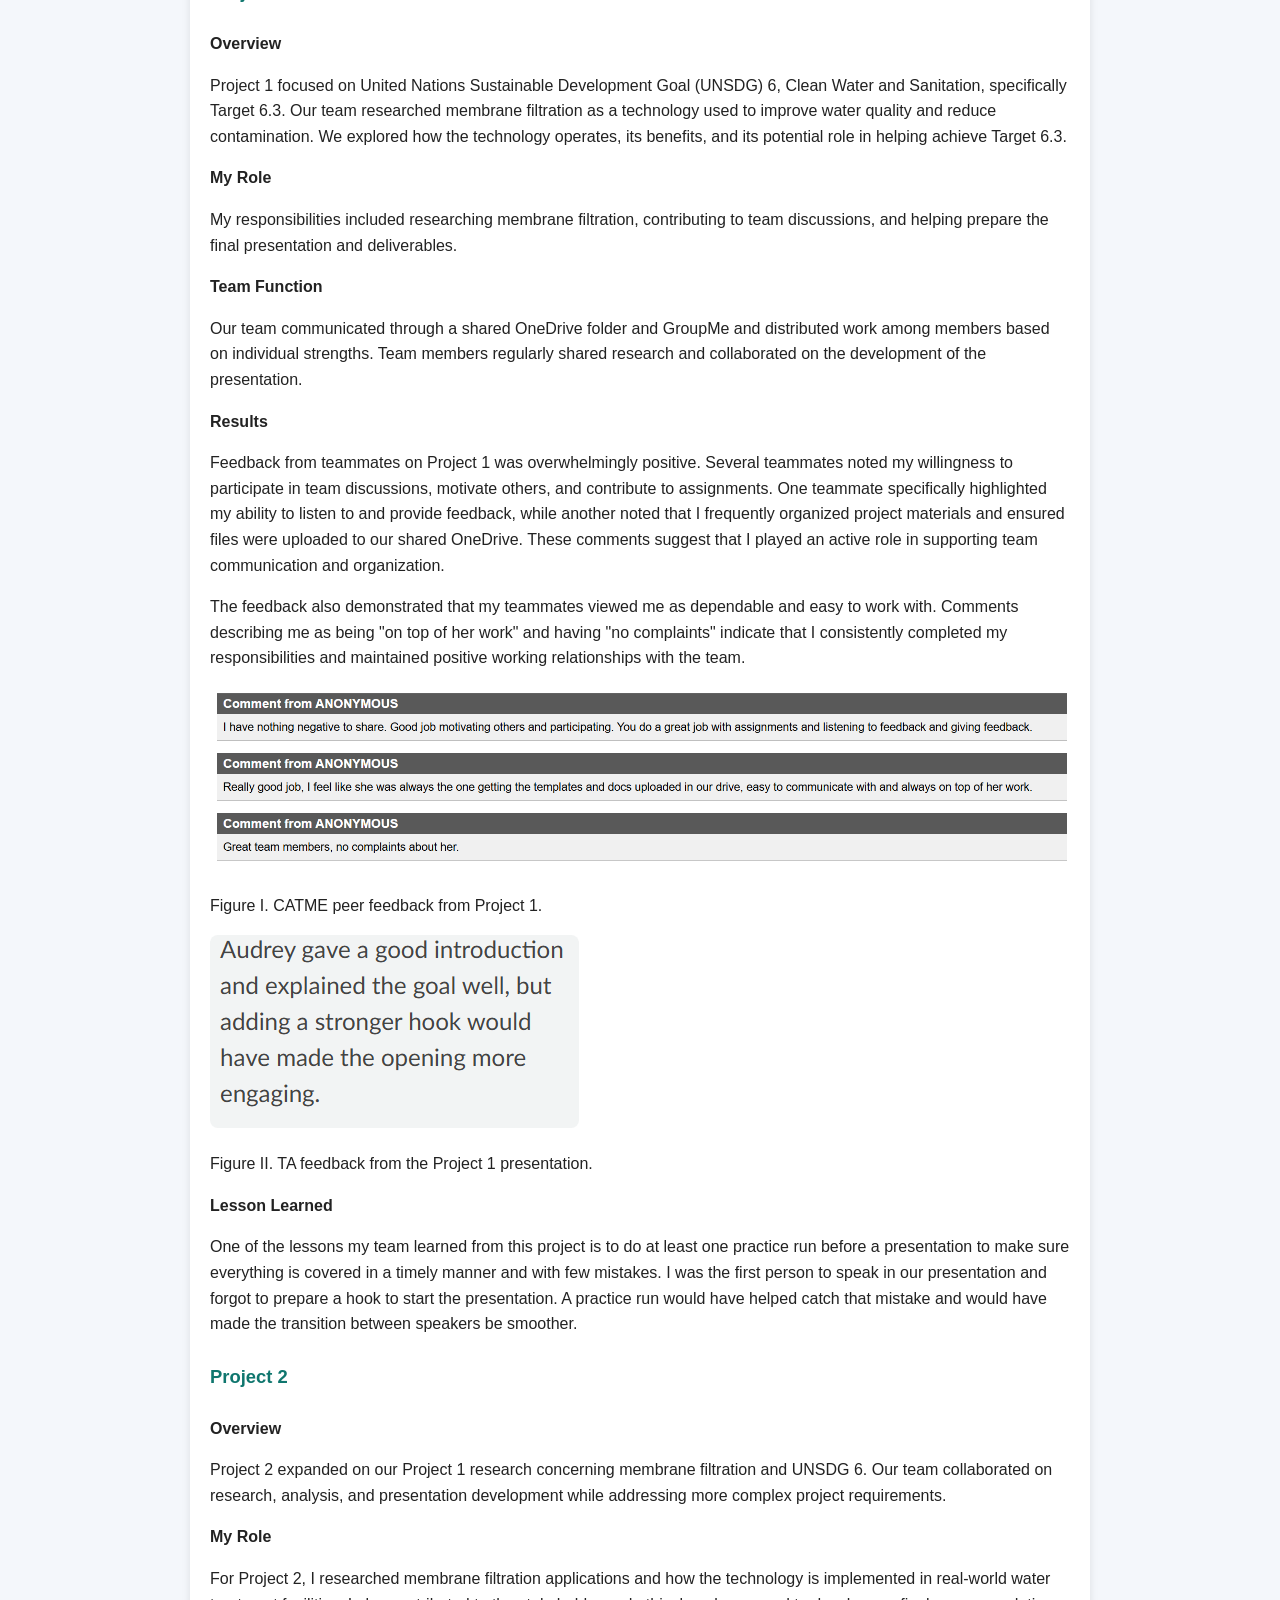
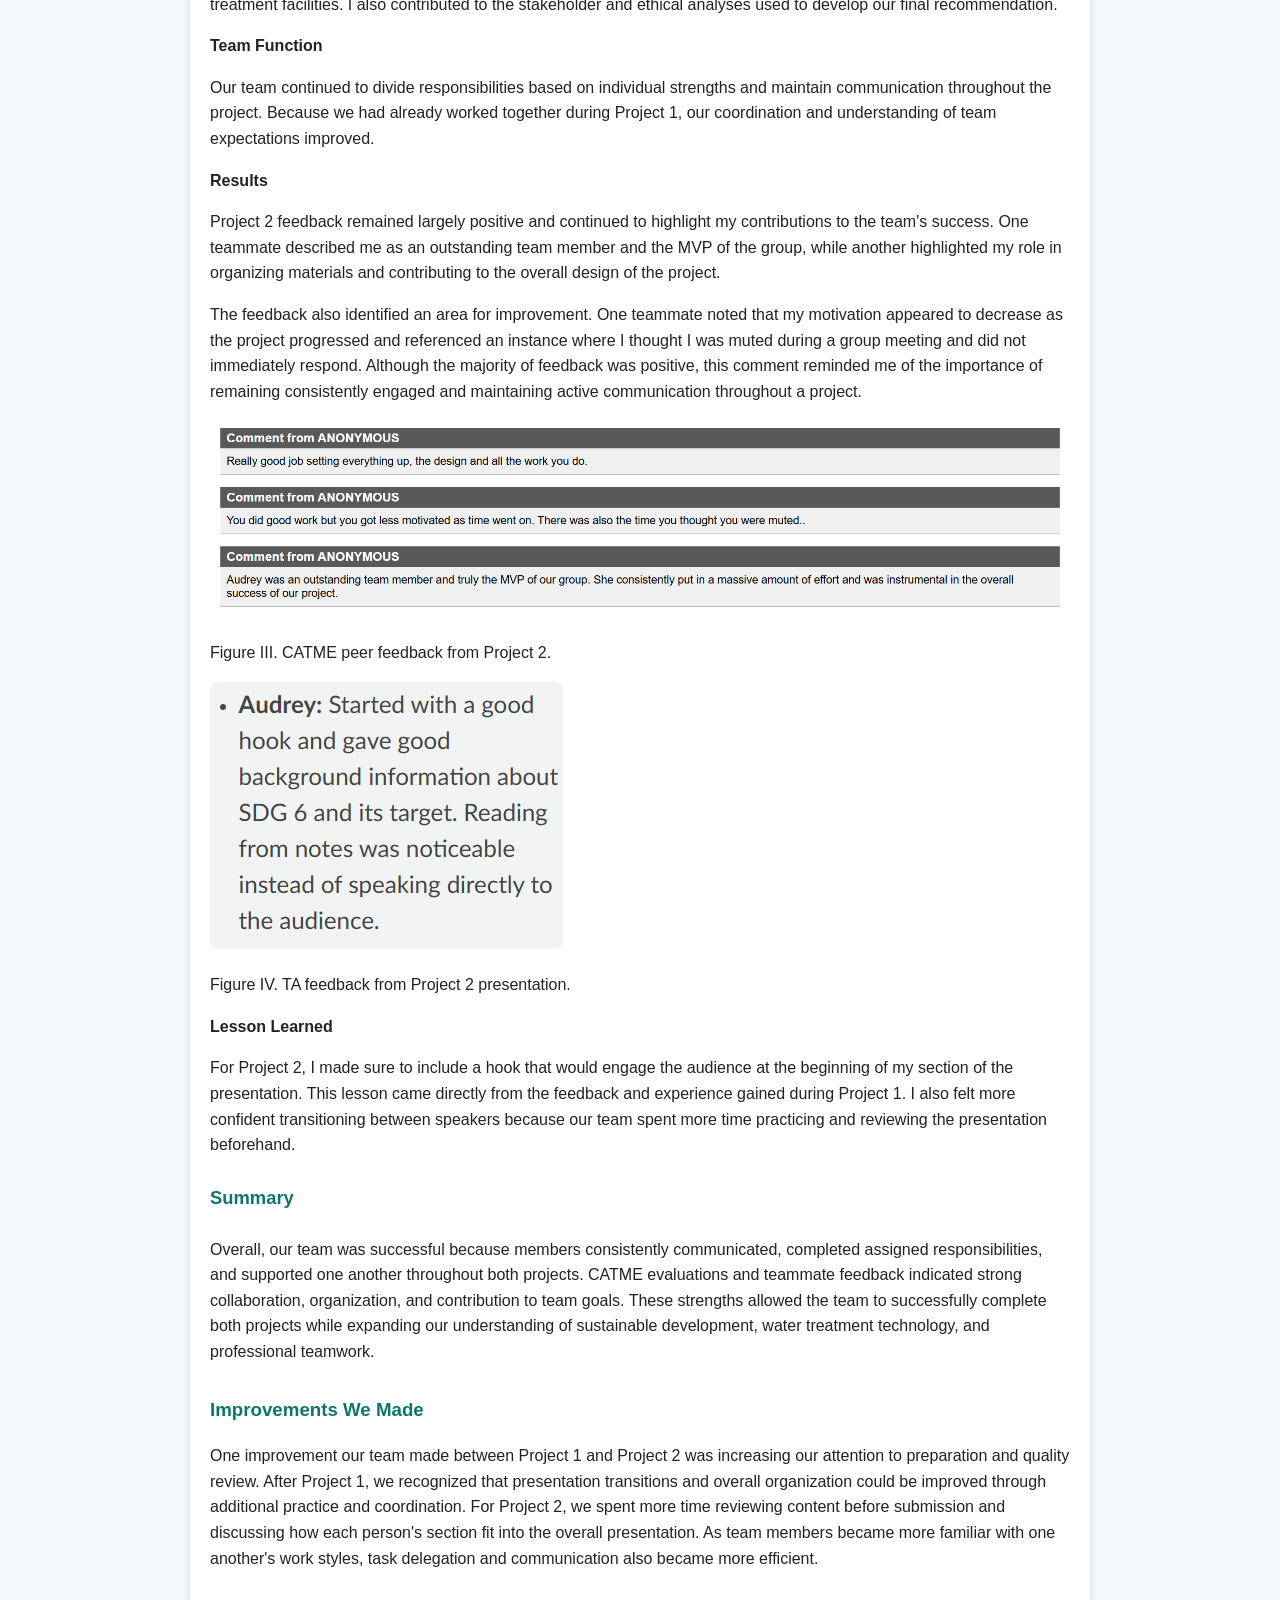
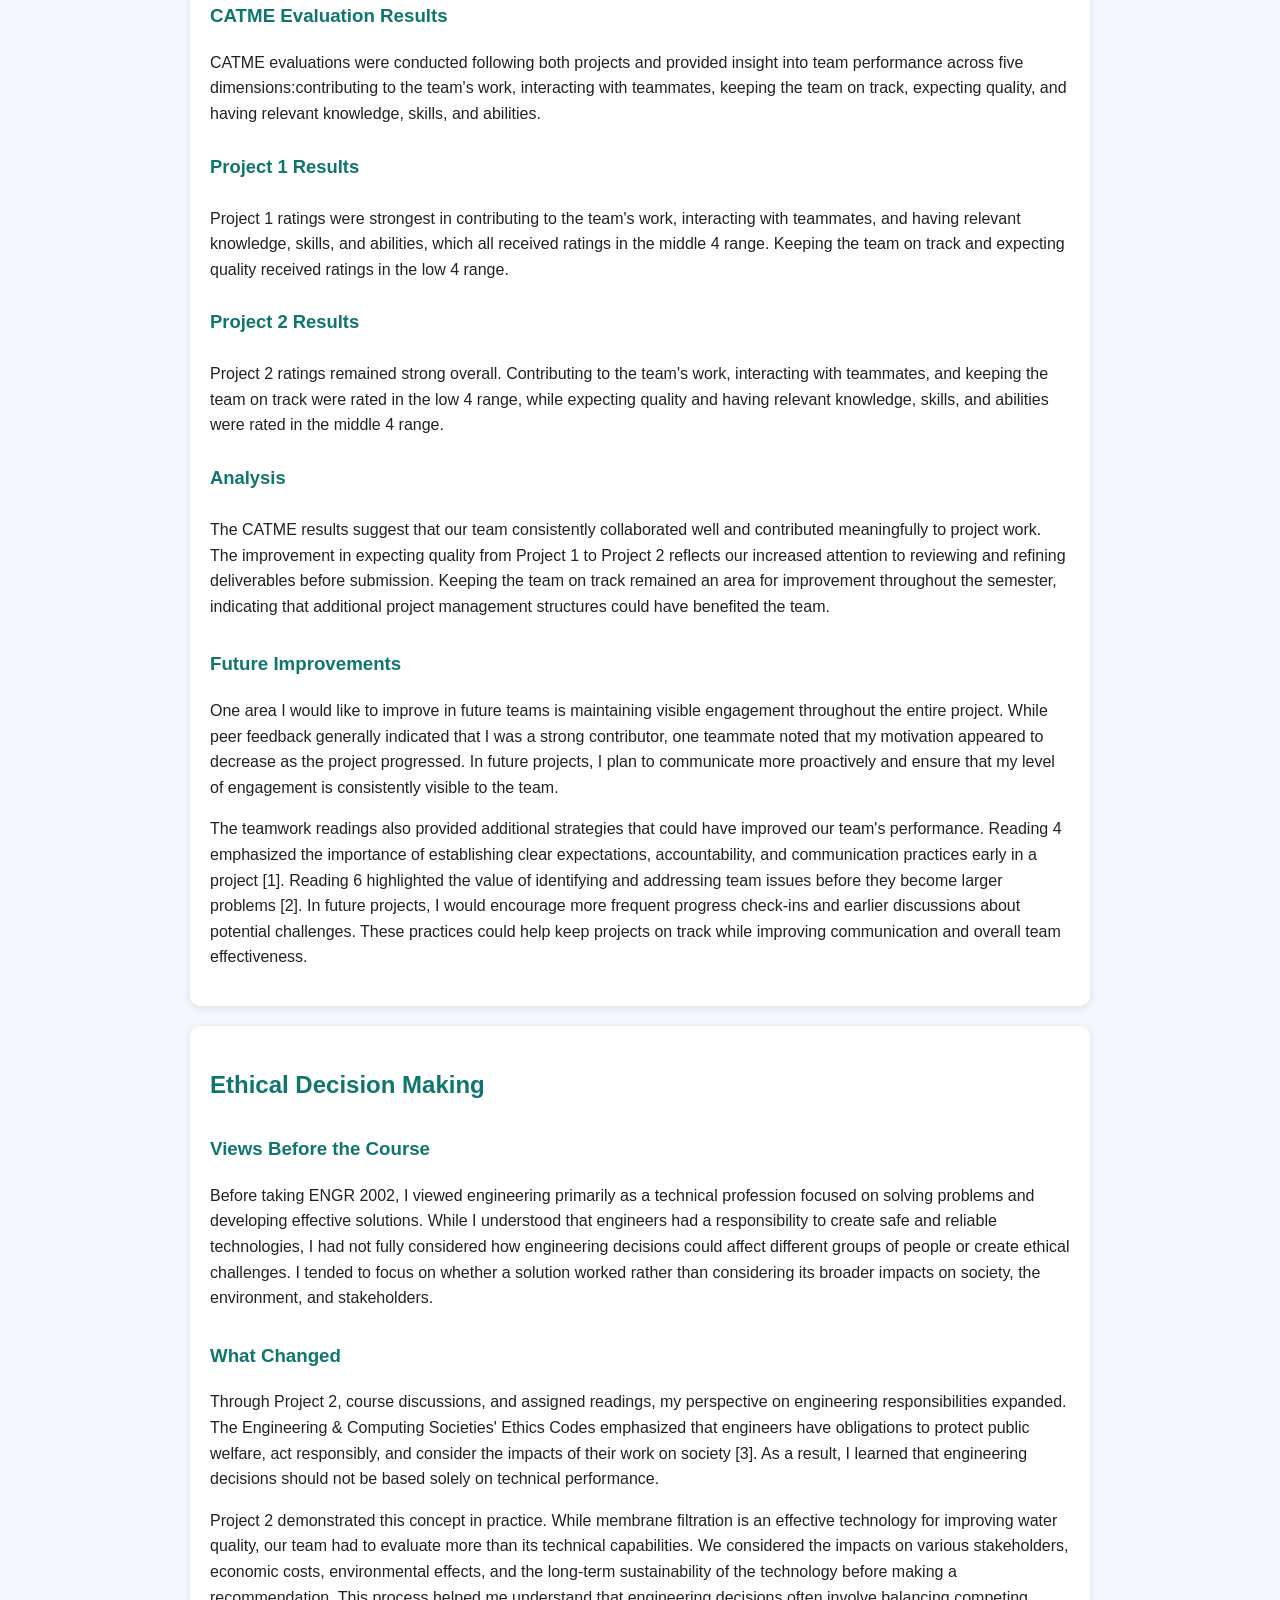
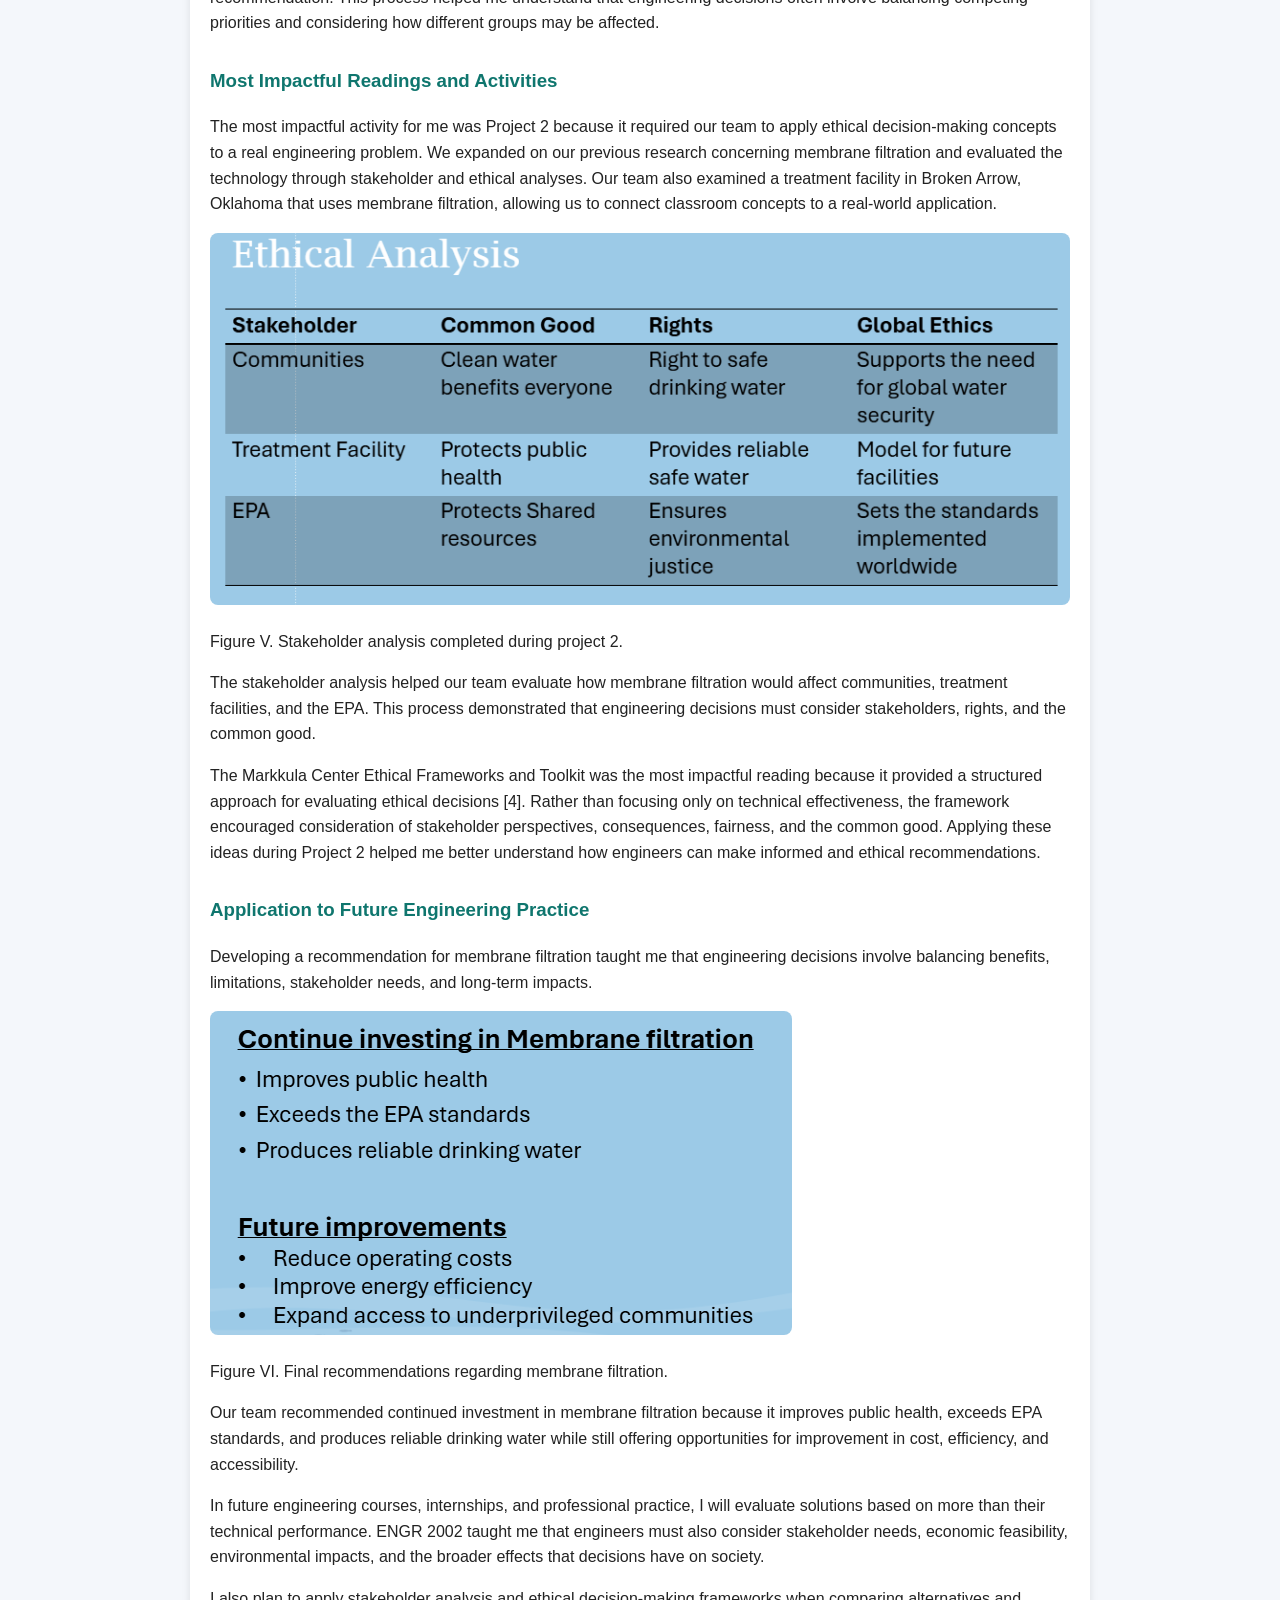
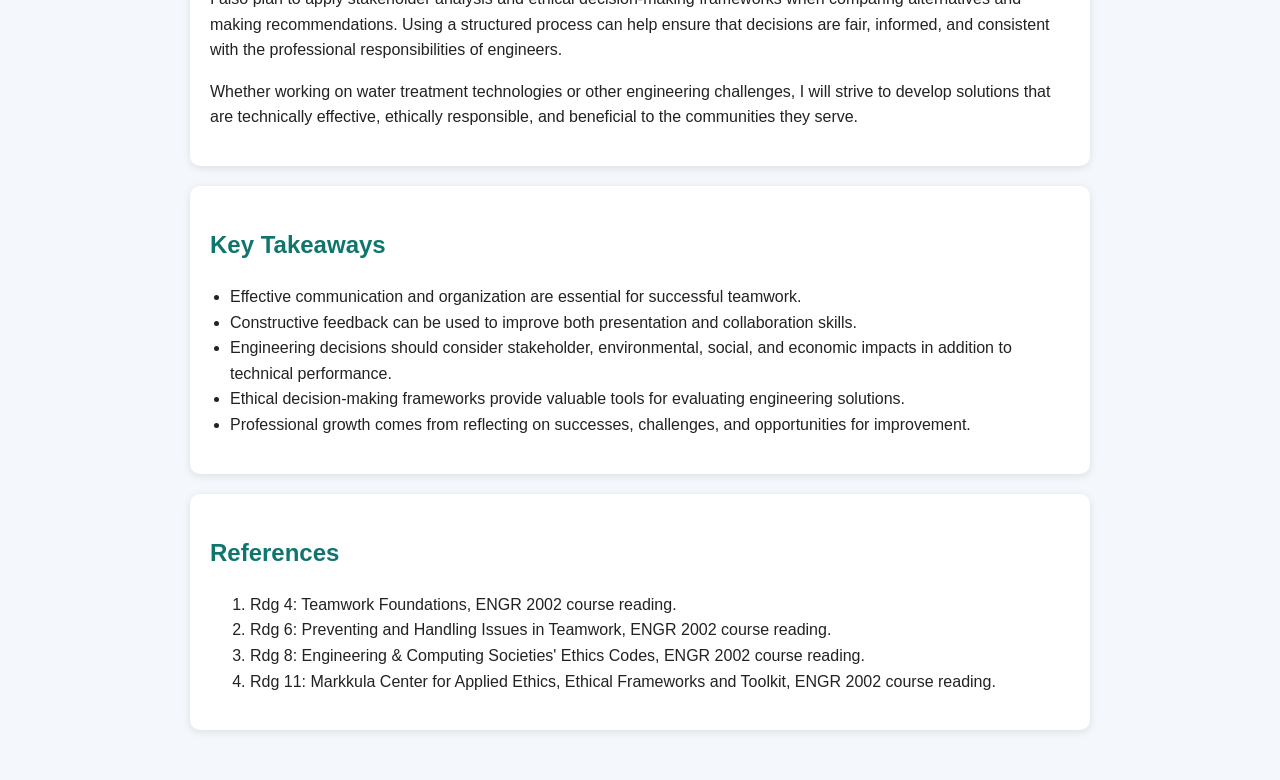
==== commit 23db5875: "Update engr2002.html" ====
--- a/engr2002.html
+++ b/engr2002.html
@@ -37,12 +37,36 @@
         <h2 id="final">Final Reflection</h2>
 
         <p>
-            Throughout ENGR 2002, I developed a stronger understanding of professional 
-            communication, teamwork, and ethical decision making. Working on projects 
-            related to UNSDG 6 allowed me to apply research and analysis skills while 
-            collaborating with a team over an extended period. The course strengthened 
-            my ability to communicate technical information, contribute to team projects, 
-            and evaluate engineering decisions from both technical and ethical perspectives.
+            Throughout ENGR 2002, I developed skills related to communication, teamwork, ethical 
+            decision-making, and acquiring and applying new knowledge. Through class activities, 
+            readings, and projects, I gained a better understanding of the professional responsibilities 
+            of engineers and how those responsibilities extend beyond solving technical problems.
+        </p>
+        <p>
+            One of the areas in which I experienced the most growth was communication. Preparing and 
+            delivering presentations for Projects 1 and 2 helped me become more comfortable presenting 
+            technical information to an audience. Feedback from Project 1 helped me improve my preparation 
+            and presentation techniques, which I applied during Project 2 by developing a stronger introduction 
+            and improving transitions between speakers.
+        </p>
+        <p>
+            The course also strengthened my teamwork skills. Working with the same team throughout the semester 
+            demonstrated the importance of communication, accountability, and collaboration. Through CATME feedback 
+            and team interactions, I learned how individual contributions affect the success of the entire group and
+            how effective teamwork improves the quality of project outcomes.
+        </p>
+        <p>
+            Project 2 expanded my understanding of ethical decision-making by requiring me to evaluate engineering 
+            solutions from multiple perspectives. Through stakeholder analysis and evaluation of membrane filtration 
+            technology, I learned that engineering decisions should consider social, environmental, economic, and global 
+            impacts in addition to technical effectiveness. This experience helped me better understand the broader 
+            responsibilities engineers have to society.
+        </p>
+        <p>
+            Finally, both projects required me to acquire and apply new knowledge regarding water treatment technologies, 
+            sustainable development, and engineering analysis. Researching membrane filtration and applying that knowledge
+            to real-world situations demonstrated the importance of continuous learning in engineering. The lessons learned
+            in this course will continue to influence how I approach future classes, internships, and professional practice.
         </p>
     </div>
 
@@ -126,9 +150,9 @@
         </p>
         <h5>My Role</h5>
         <p>
-            For Project 2, I worked on finding more about how membrane filtration
-            worked and how it was used. I worked on some of the Ethical Analysis 
-            our team needed for the final paper as well.
+            For Project 2, I researched membrane filtration applications and how the technology is implemented
+            in real-world water treatment facilities. I also contributed to the stakeholder and ethical analyses
+            used to develop our final recommendation.
         </p>
         <h5>Team Function</h5>
         <p>
@@ -238,12 +262,13 @@
             and ensure that my level of engagement is consistently visible to the team.
         </p>
         <p>
-            In future team projects, I would also encourage the use of scheduled progress check-ins
-            and practice presentations prior to major deadlines. These measures could help improve 
-            team accountability, keep projects on track, and reduce issues related to presentation
-            flow and transitions. I plan to carry forward the communication, organization, and 
-            collaboration skills I developed during this course into future classes, internships, and
-            engineering projects.
+            The teamwork readings also provided additional strategies that could have improved our 
+            team's performance. Reading 4 emphasized the importance of establishing clear expectations,
+            accountability, and communication practices early in a project [1]. Reading 6 highlighted
+            the value of identifying and addressing team issues before they become larger problems [2].
+            In future projects, I would encourage more frequent progress check-ins and earlier discussions 
+            about potential challenges. These practices could help keep projects on track while improving
+            communication and overall team effectiveness.
         </p>
     </div>
 
@@ -265,7 +290,7 @@
             Through Project 2, course discussions, and assigned readings, my perspective on engineering 
             responsibilities expanded. The Engineering & Computing Societies' Ethics Codes emphasized that 
             engineers have obligations to protect public welfare, act responsibly, and consider the impacts 
-            of their work on society [1]. As a result, I learned that engineering decisions should not be 
+            of their work on society [3]. As a result, I learned that engineering decisions should not be 
             based solely on technical performance.        
         </p>
         <p>
@@ -285,7 +310,7 @@
             examined a treatment facility in Broken Arrow, Oklahoma that uses membrane filtration, allowing us to connect 
             classroom concepts to a real-world application.        
         </p>
-        <img scr="images/Screenshot 2026-08-08 130806.png"
+        <img src="images/Screenshot 2026-08-08 130806.png"
             alt="Table about Ethical Analysis.">
         <p>
             Figure V. Stakeholder analysis completed during project 2.
@@ -298,7 +323,7 @@
         
         <p>
             The Markkula Center Ethical Frameworks and Toolkit was the most impactful reading because it provided a 
-            structured approach for evaluating ethical decisions [2]. Rather than focusing only on technical effectiveness, 
+            structured approach for evaluating ethical decisions [4]. Rather than focusing only on technical effectiveness, 
             the framework encouraged consideration of stakeholder perspectives, consequences, fairness, and the common good. 
             Applying these ideas during Project 2 helped me better understand how engineers can make informed and ethical 
             recommendations.
@@ -310,7 +335,7 @@
             limitations, stakeholder needs, and long-term impacts.
         </p>
 
-        <img scr="images/Screenshot 2026-08-08 130746.png"
+        <img src="images/Screenshot 2026-08-08 130746.png"
             alt="Team Recommendations for tech">
         <p>
             Figure VI. Final recommendations regarding membrane filtration.
@@ -352,8 +377,10 @@
         <h2 id="references">References</h2>
 
         <ol>
-            <li>"Engineering & Computer Societies' Ethics Codes," ENGR 2002 course reading.</li>
-            <li>Markkula Center for Applied Ethics, "Ethical Frameworks and Toolkit," ENGR 2002 course reading.</li>
+            <li>Rdg 4: Teamwork Foundations, ENGR 2002 course reading.</li>
+            <li>Rdg 6: Preventing and Handling Issues in Teamwork, ENGR 2002 course reading.</li>
+            <li>Rdg 8: Engineering & Computing Societies' Ethics Codes, ENGR 2002 course reading.</li>
+            <li>Rdg 11: Markkula Center for Applied Ethics, Ethical Frameworks and Toolkit, ENGR 2002 course reading.</li>
         </ol>
     </div>
 
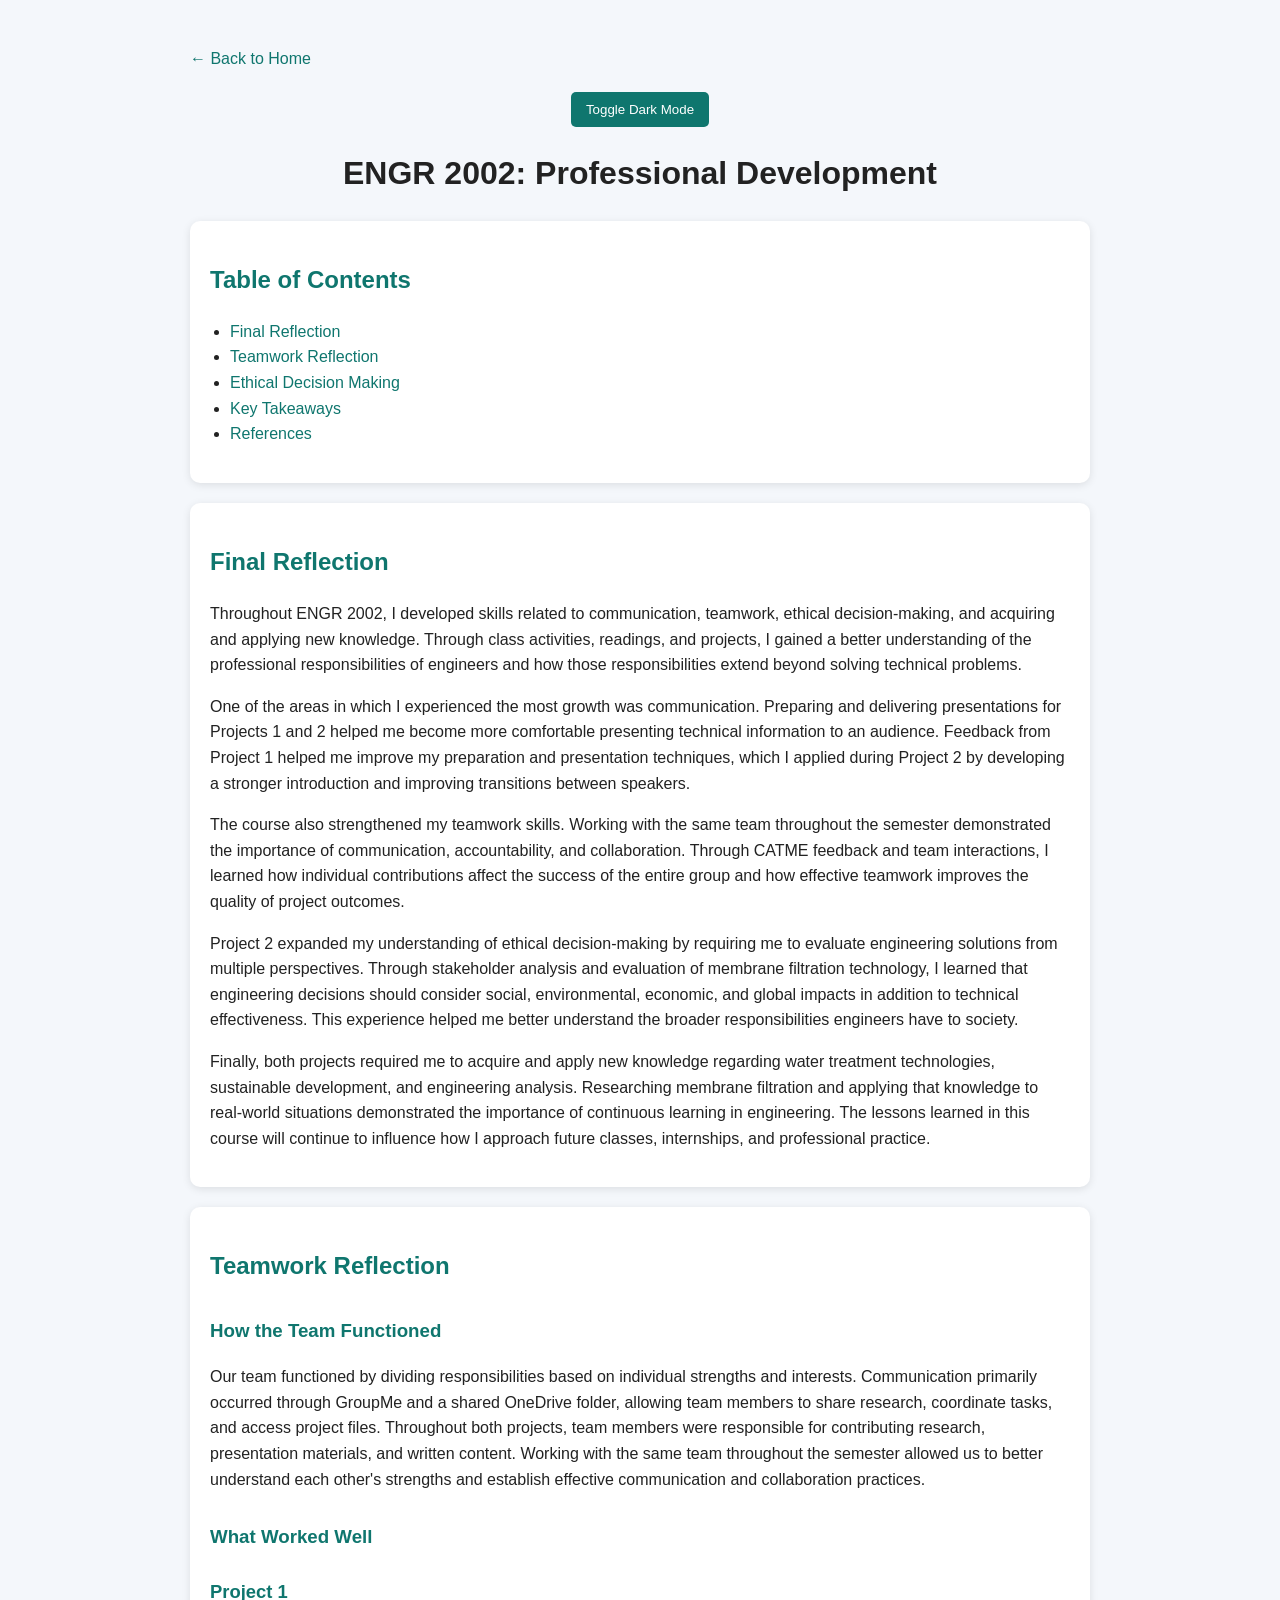
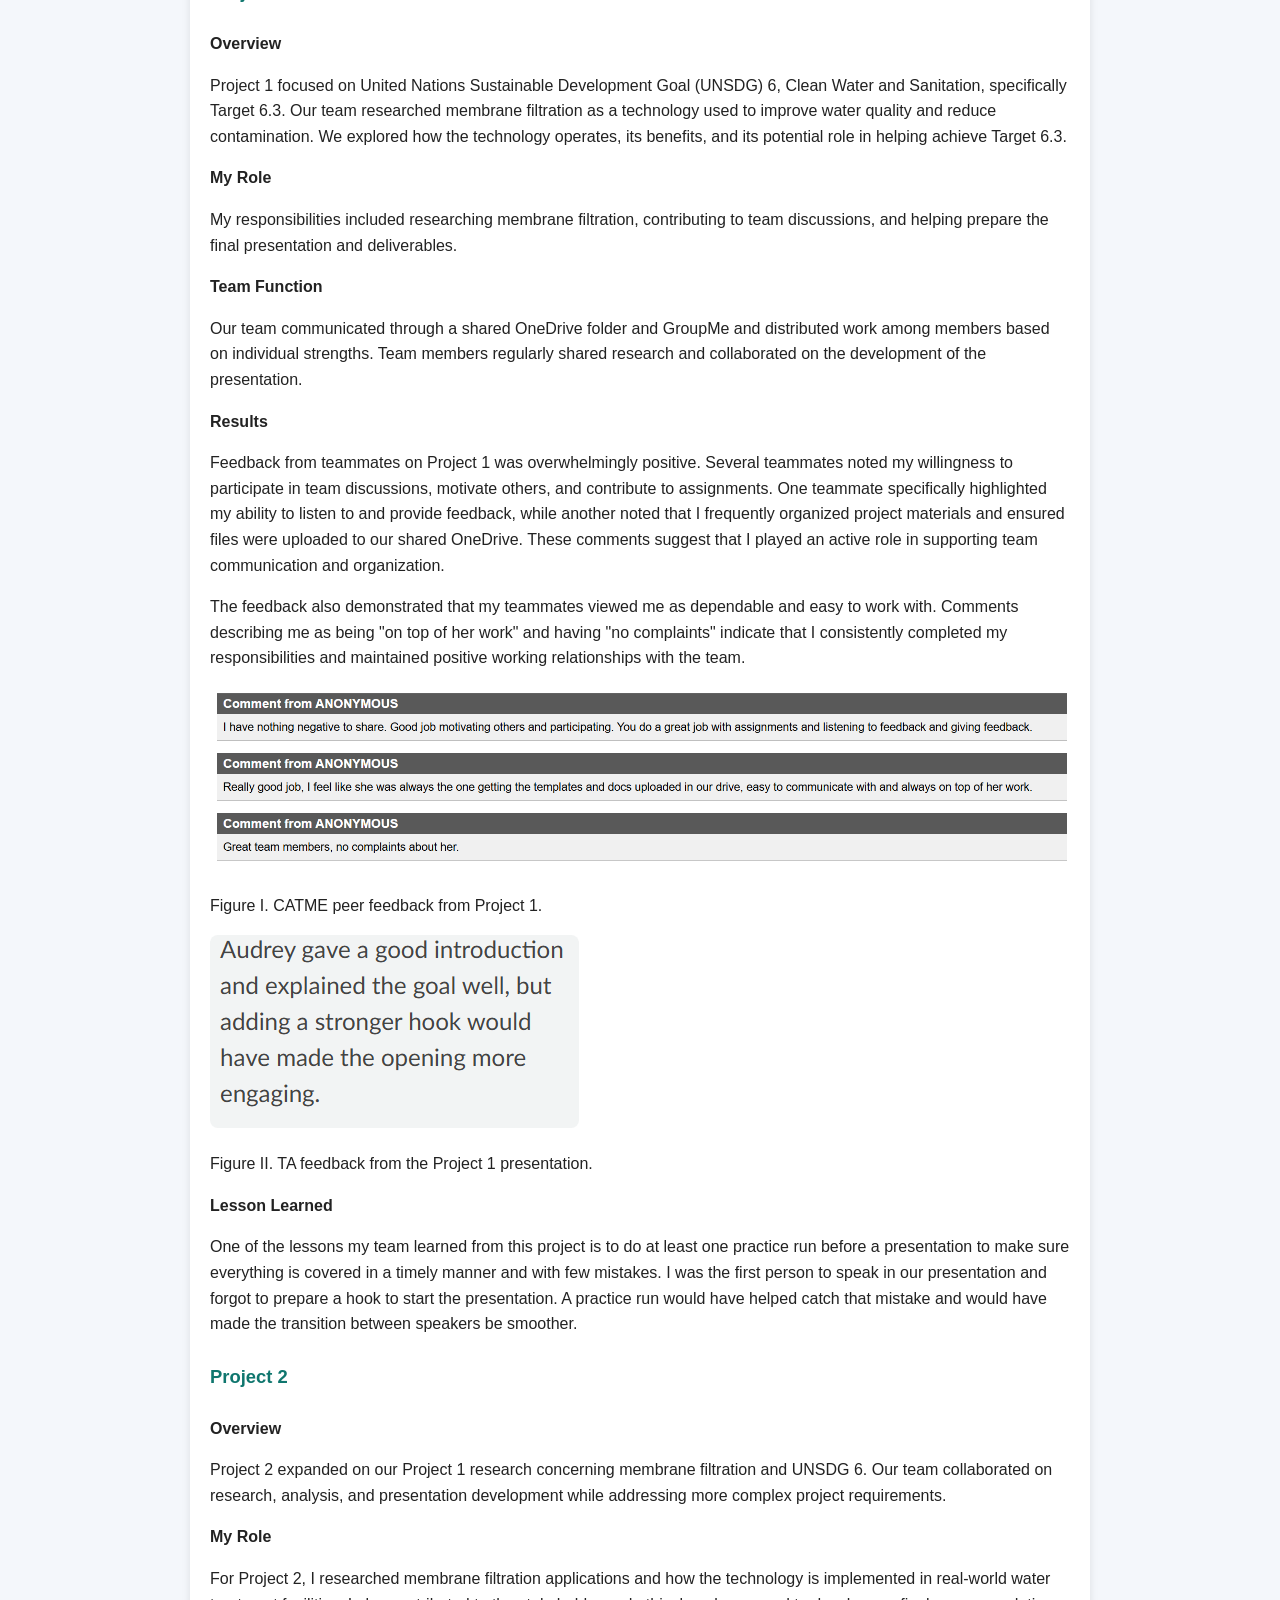
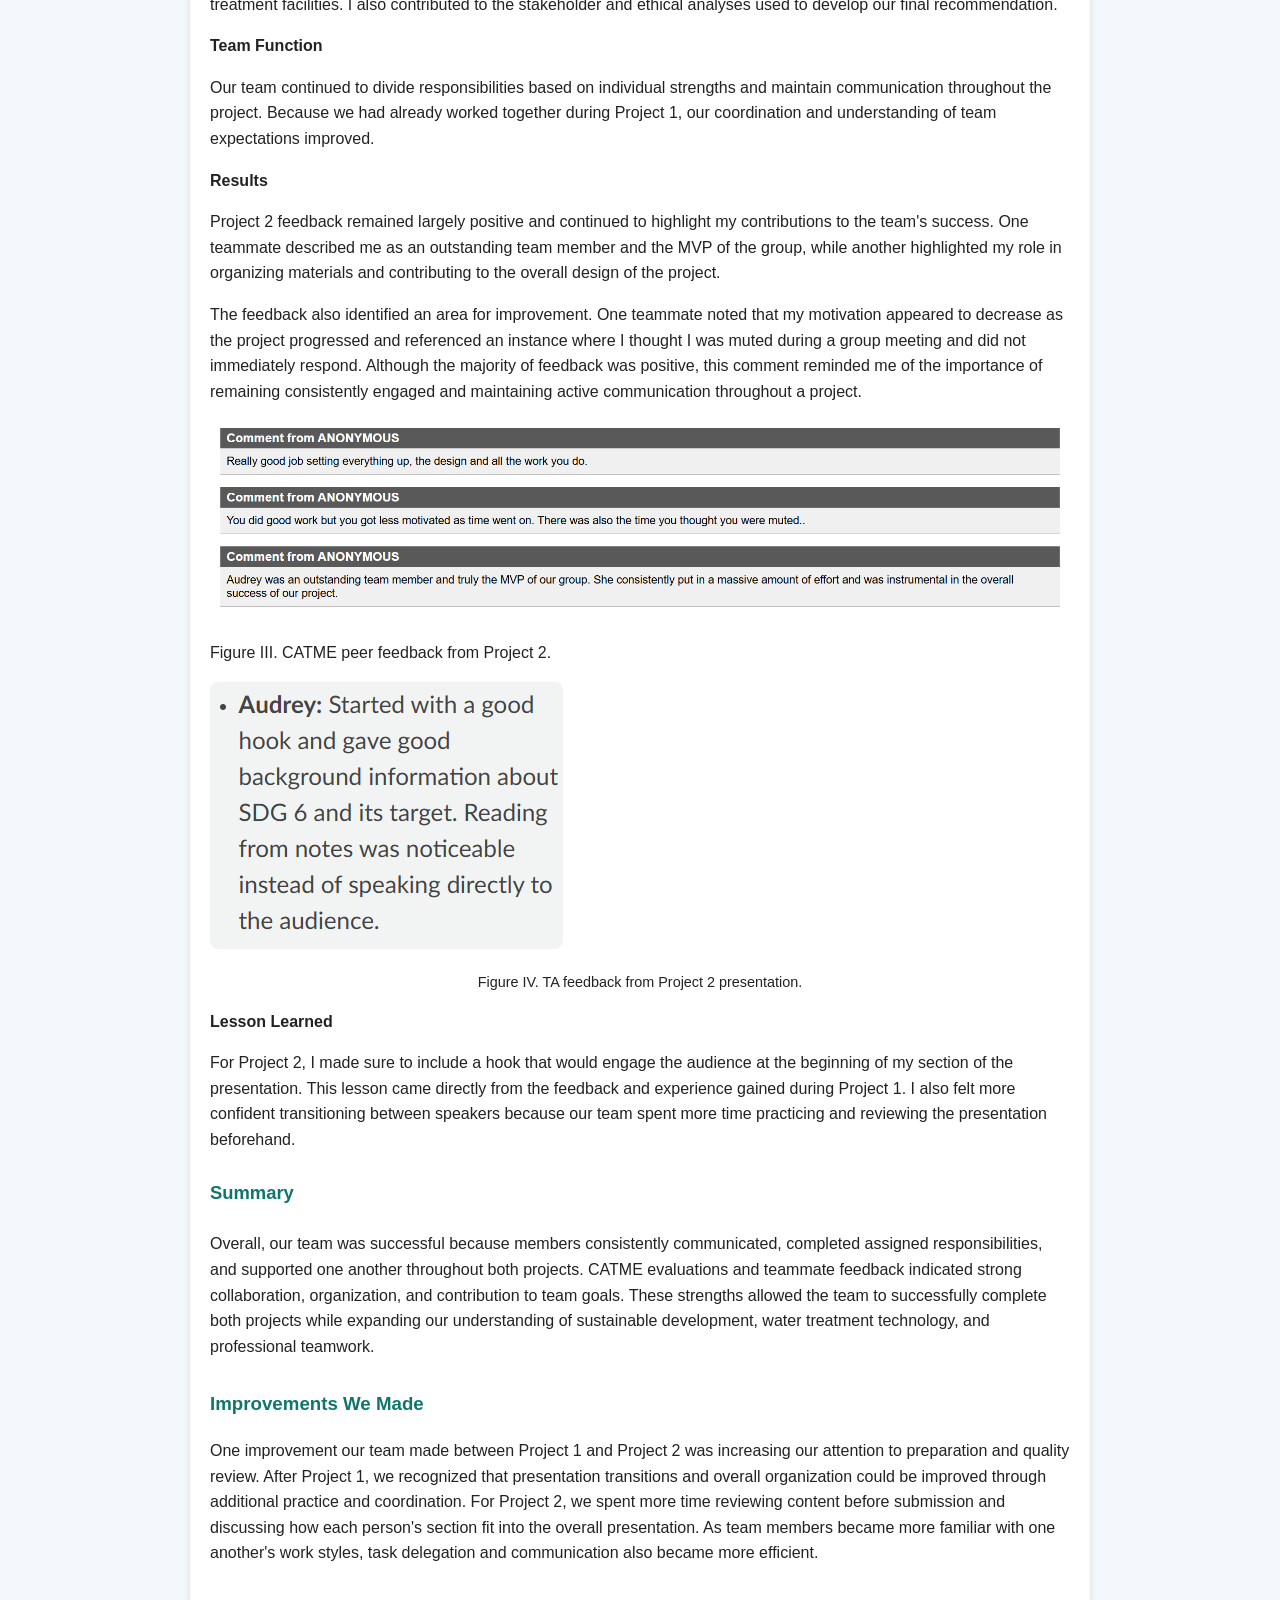
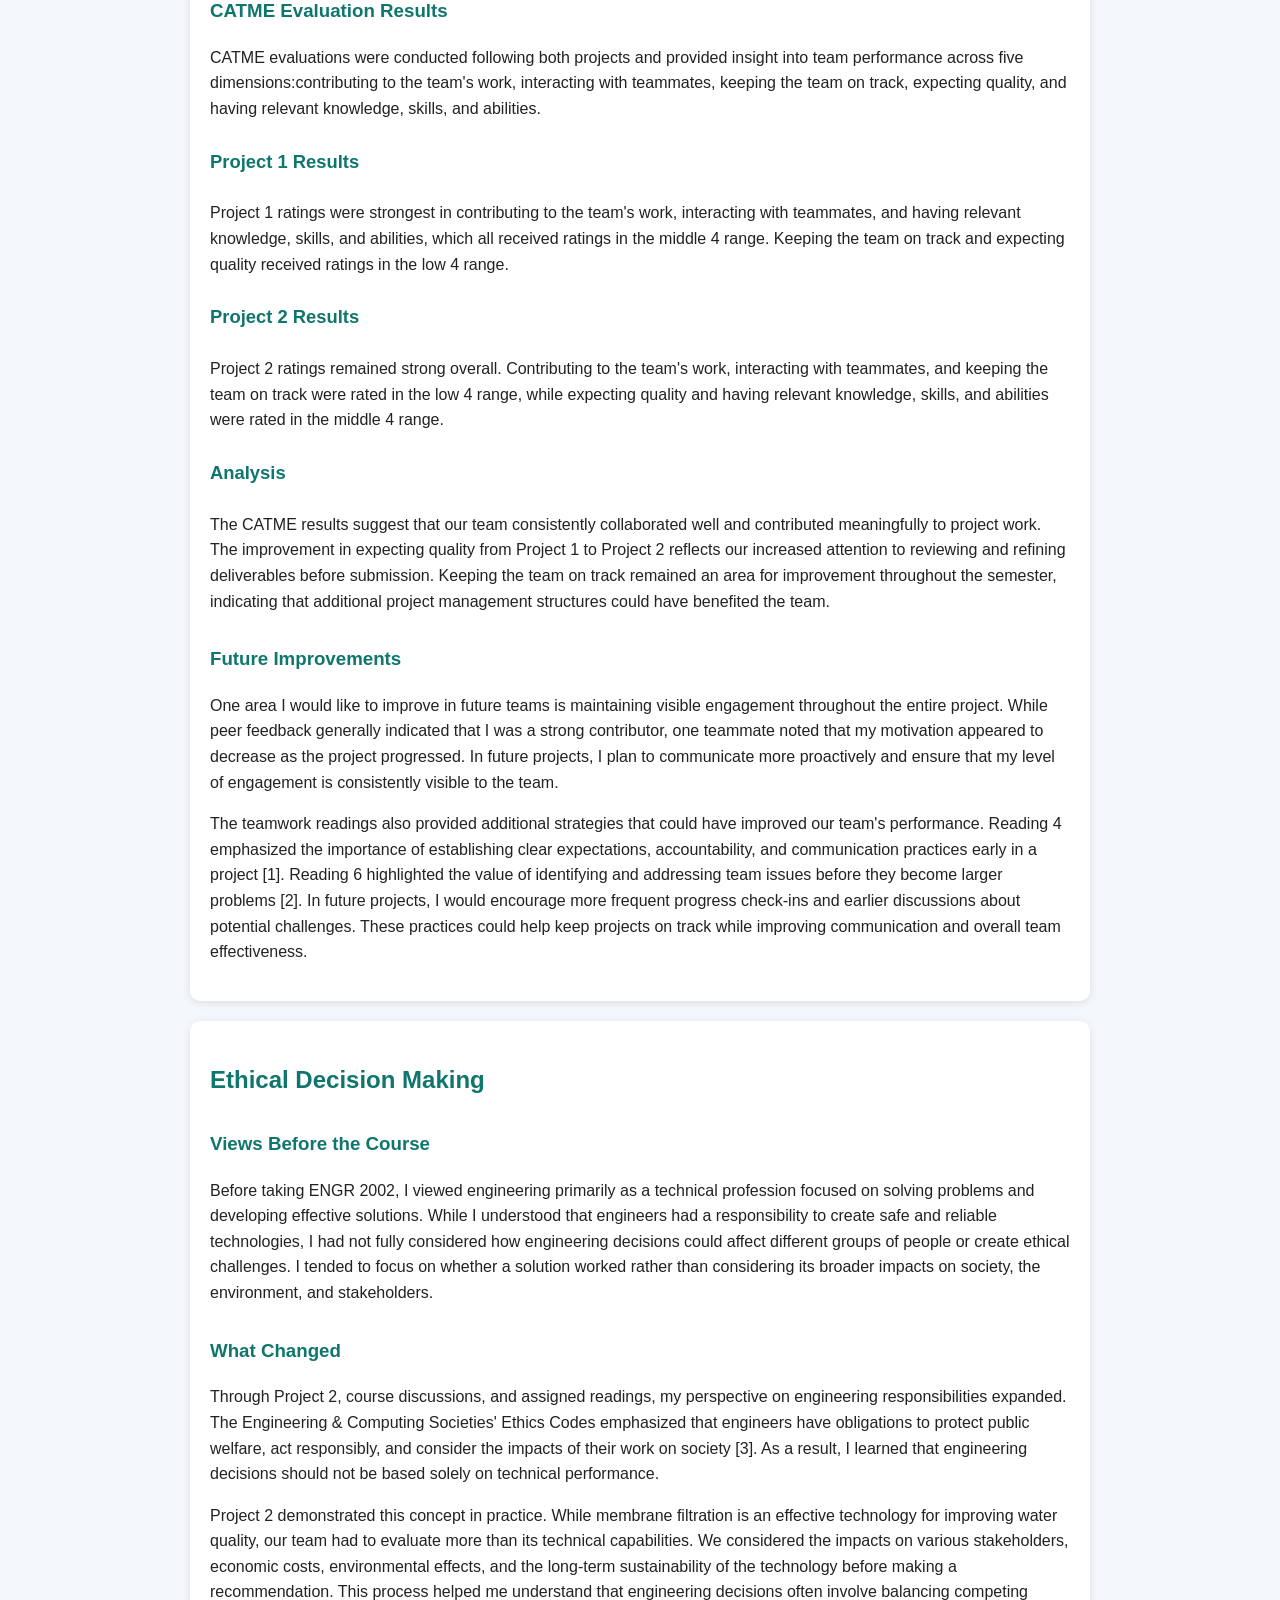
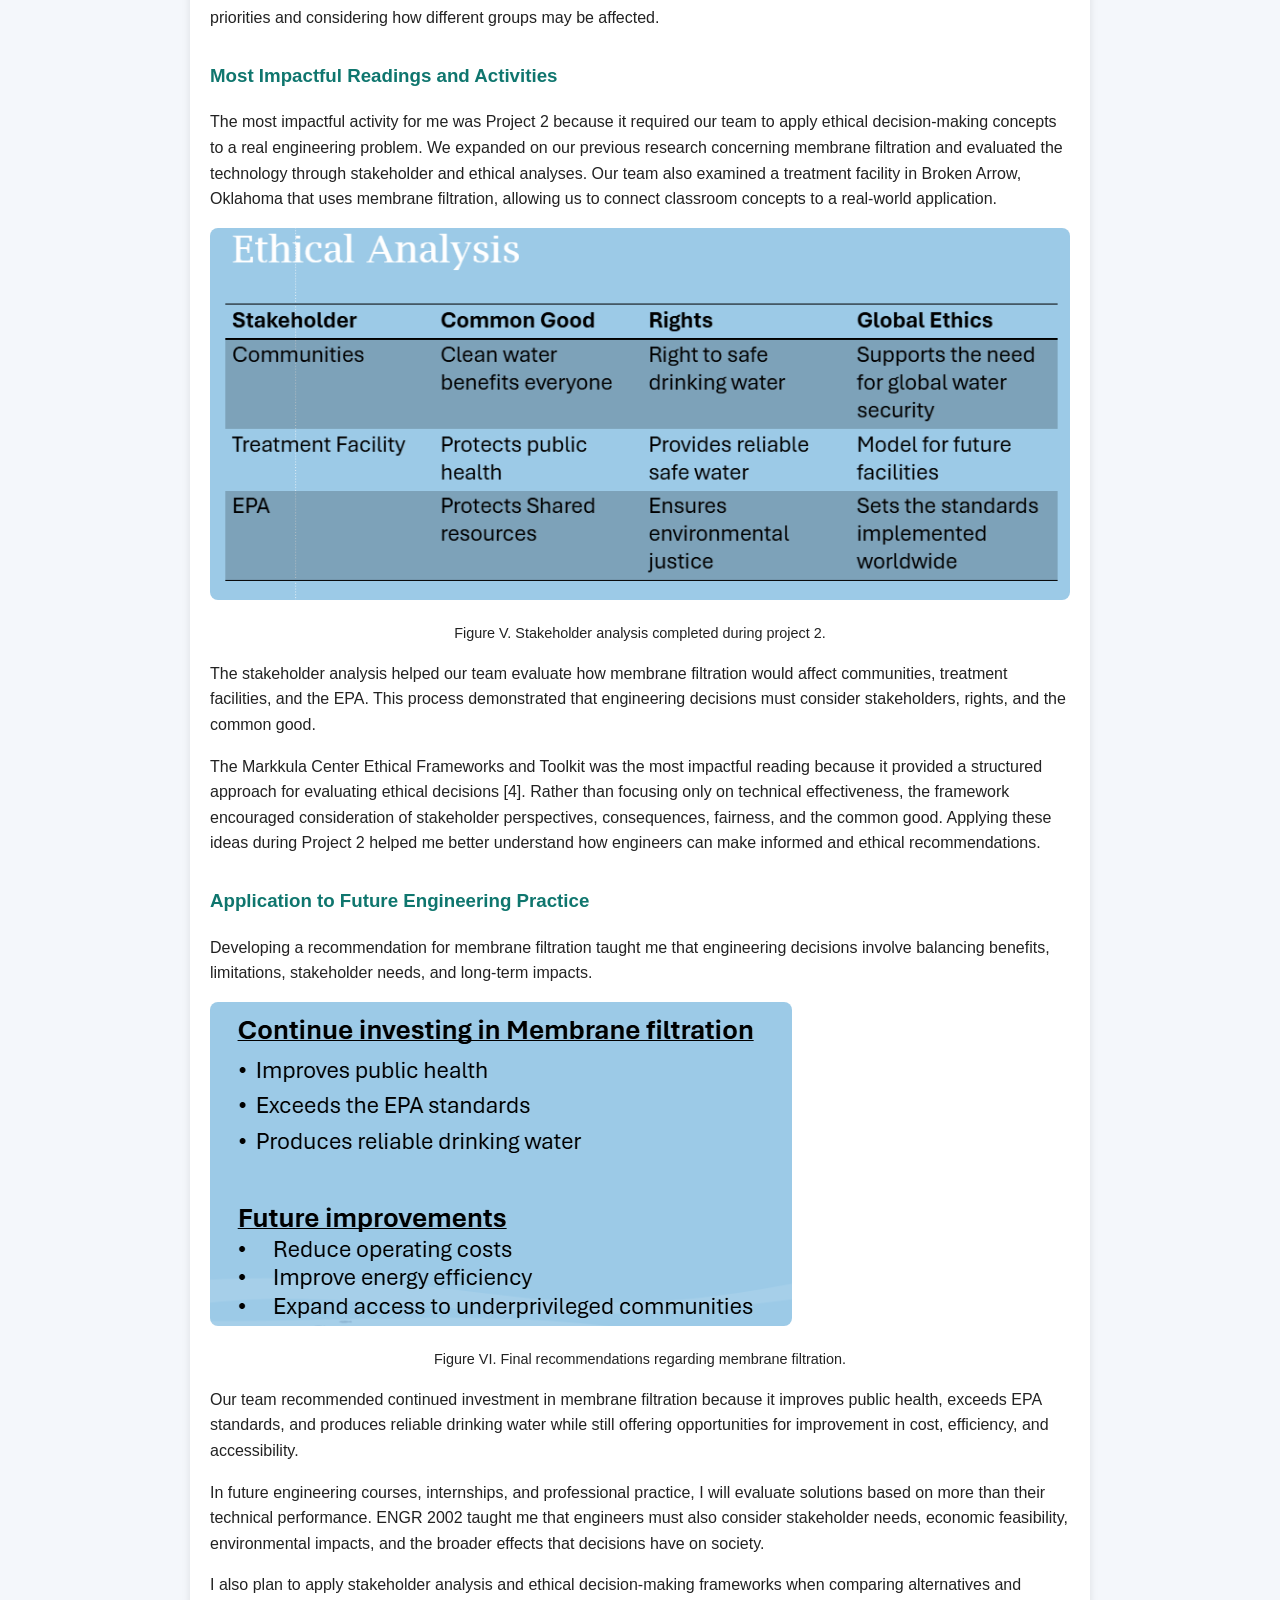
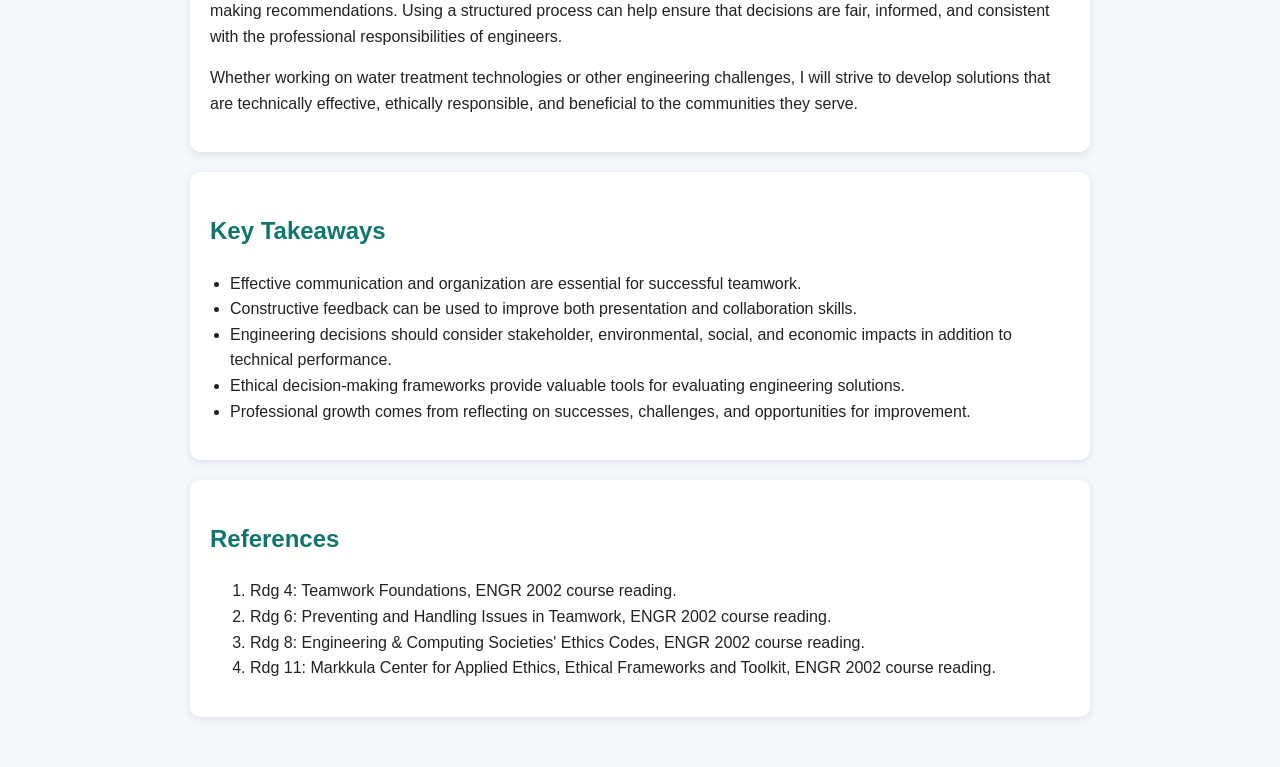
==== commit 8d7fc670: "Update figure captions in engr2002.html" ====
--- a/engr2002.html
+++ b/engr2002.html
@@ -123,12 +123,12 @@
         </p>
         <img src="images/Project 1 Team Reflection on me.png"
                  alt="Project 1 Team Review of Audrey Davis.">
-        <p>
+        <p class="figure caption">
             Figure I. CATME peer feedback from Project 1.
         </p>
         <img src="images/Project1-Presentation_Review.png"
                  alt="Review from TA about Audrey Davis's part of presentation on Project 1.">
-        <p>
+        <p class="figure caption">
             Figure II. TA feedback from the Project 1 presentation.
         </p>
         
@@ -181,12 +181,12 @@
         </p>
           <img src="images/Project 2 catme review"
                 alt="Project 2 Team Review of Audrey Davis.">
-        <p>
+        <p class="figure-capture">
             Figure III. CATME peer feedback from Project 2.
         </p>
         <img src="images/Project2-Presentation-Review"
                 alt="Review from TA about Audrey Davis in Project 2 Presentation.">
-        <p>
+        <p class="figure-caption">
             Figure IV. TA feedback from Project 2 presentation.
         </p>
 
@@ -312,7 +312,7 @@
         </p>
         <img src="images/Screenshot 2026-08-08 130806.png"
             alt="Table about Ethical Analysis.">
-        <p>
+        <p class="figure-caption">
             Figure V. Stakeholder analysis completed during project 2.
         </p>
         <p>
@@ -337,7 +337,7 @@
 
         <img src="images/Screenshot 2026-08-08 130746.png"
             alt="Team Recommendations for tech">
-        <p>
+        <p class="figure-caption">
             Figure VI. Final recommendations regarding membrane filtration.
         </p>
         <p>
--- a/style.css
+++ b/style.css
@@ -39,6 +39,11 @@
     }
 }
 
+.figure-caption {
+    text-align: center;
+    font-style: italics;
+    font-size: 0.9rem;
+}
 
 body {
     font-family: Arial, Helvetica, sans-serif;
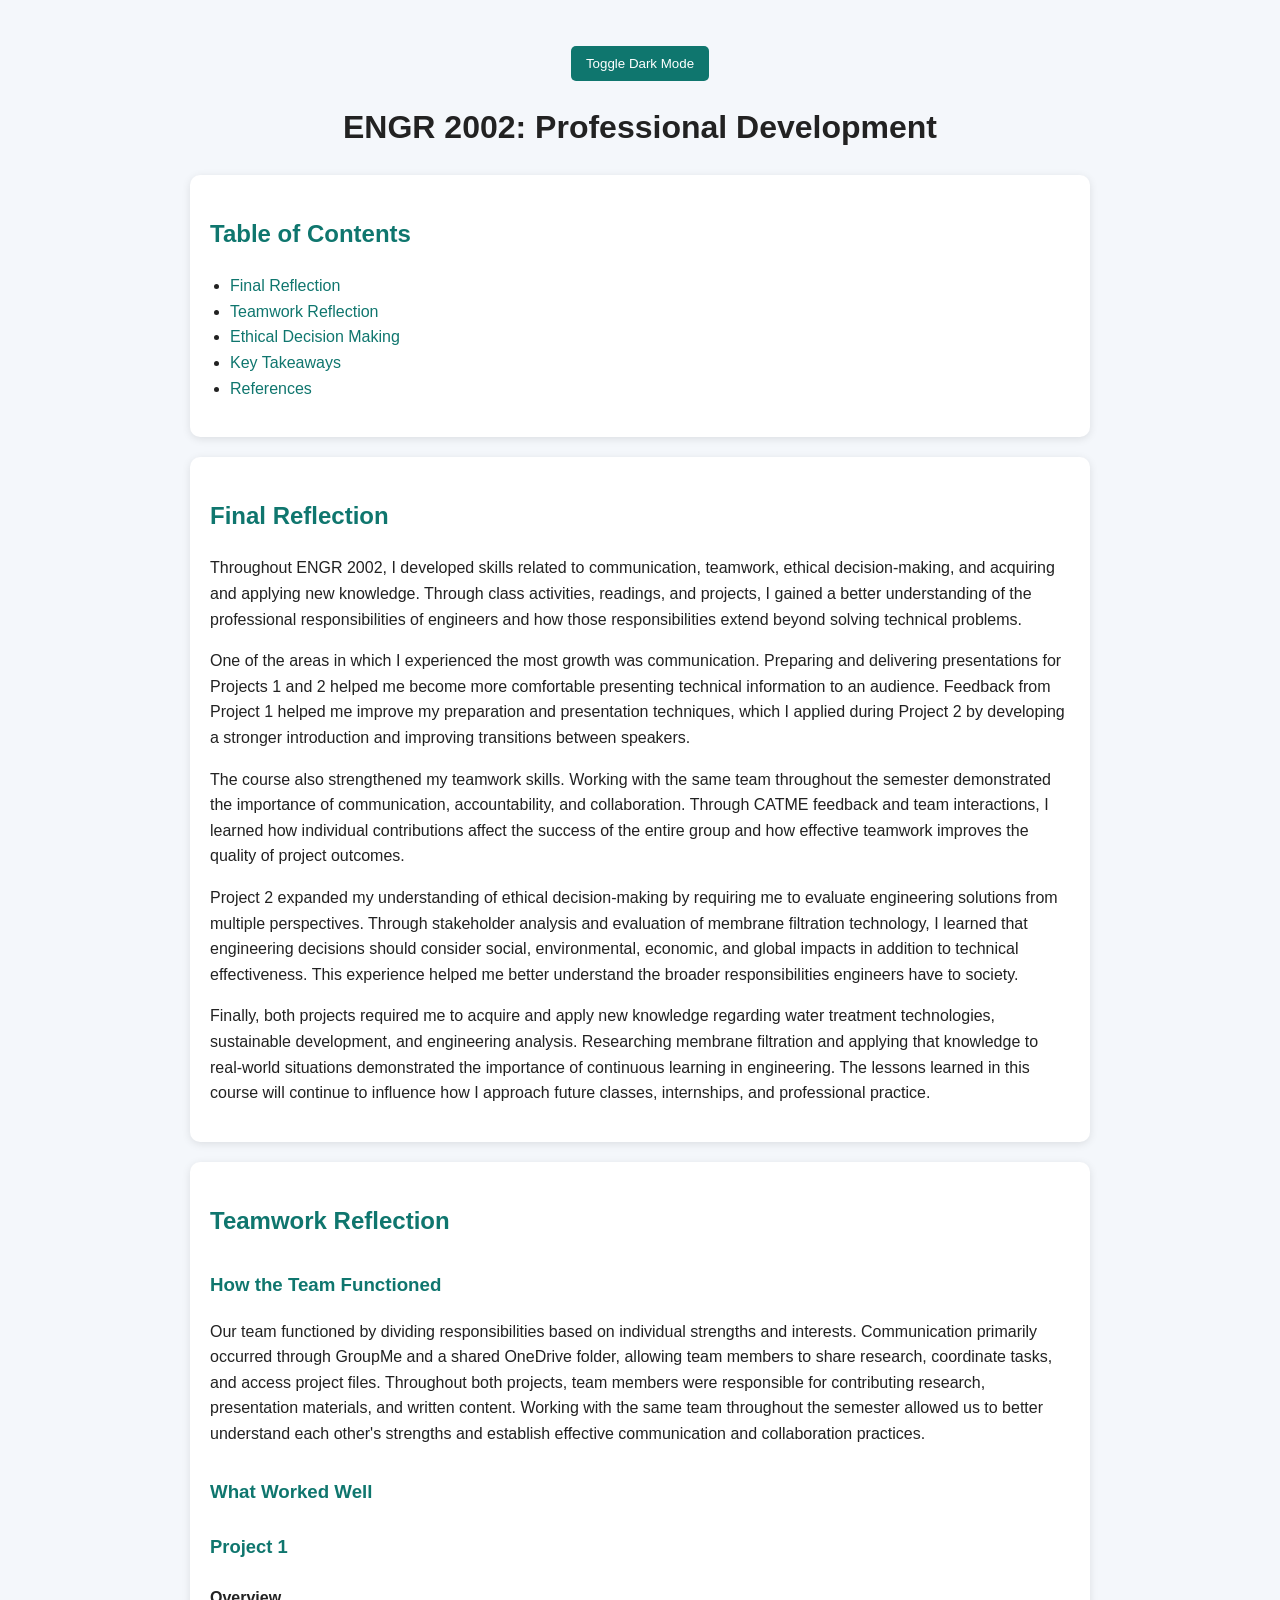
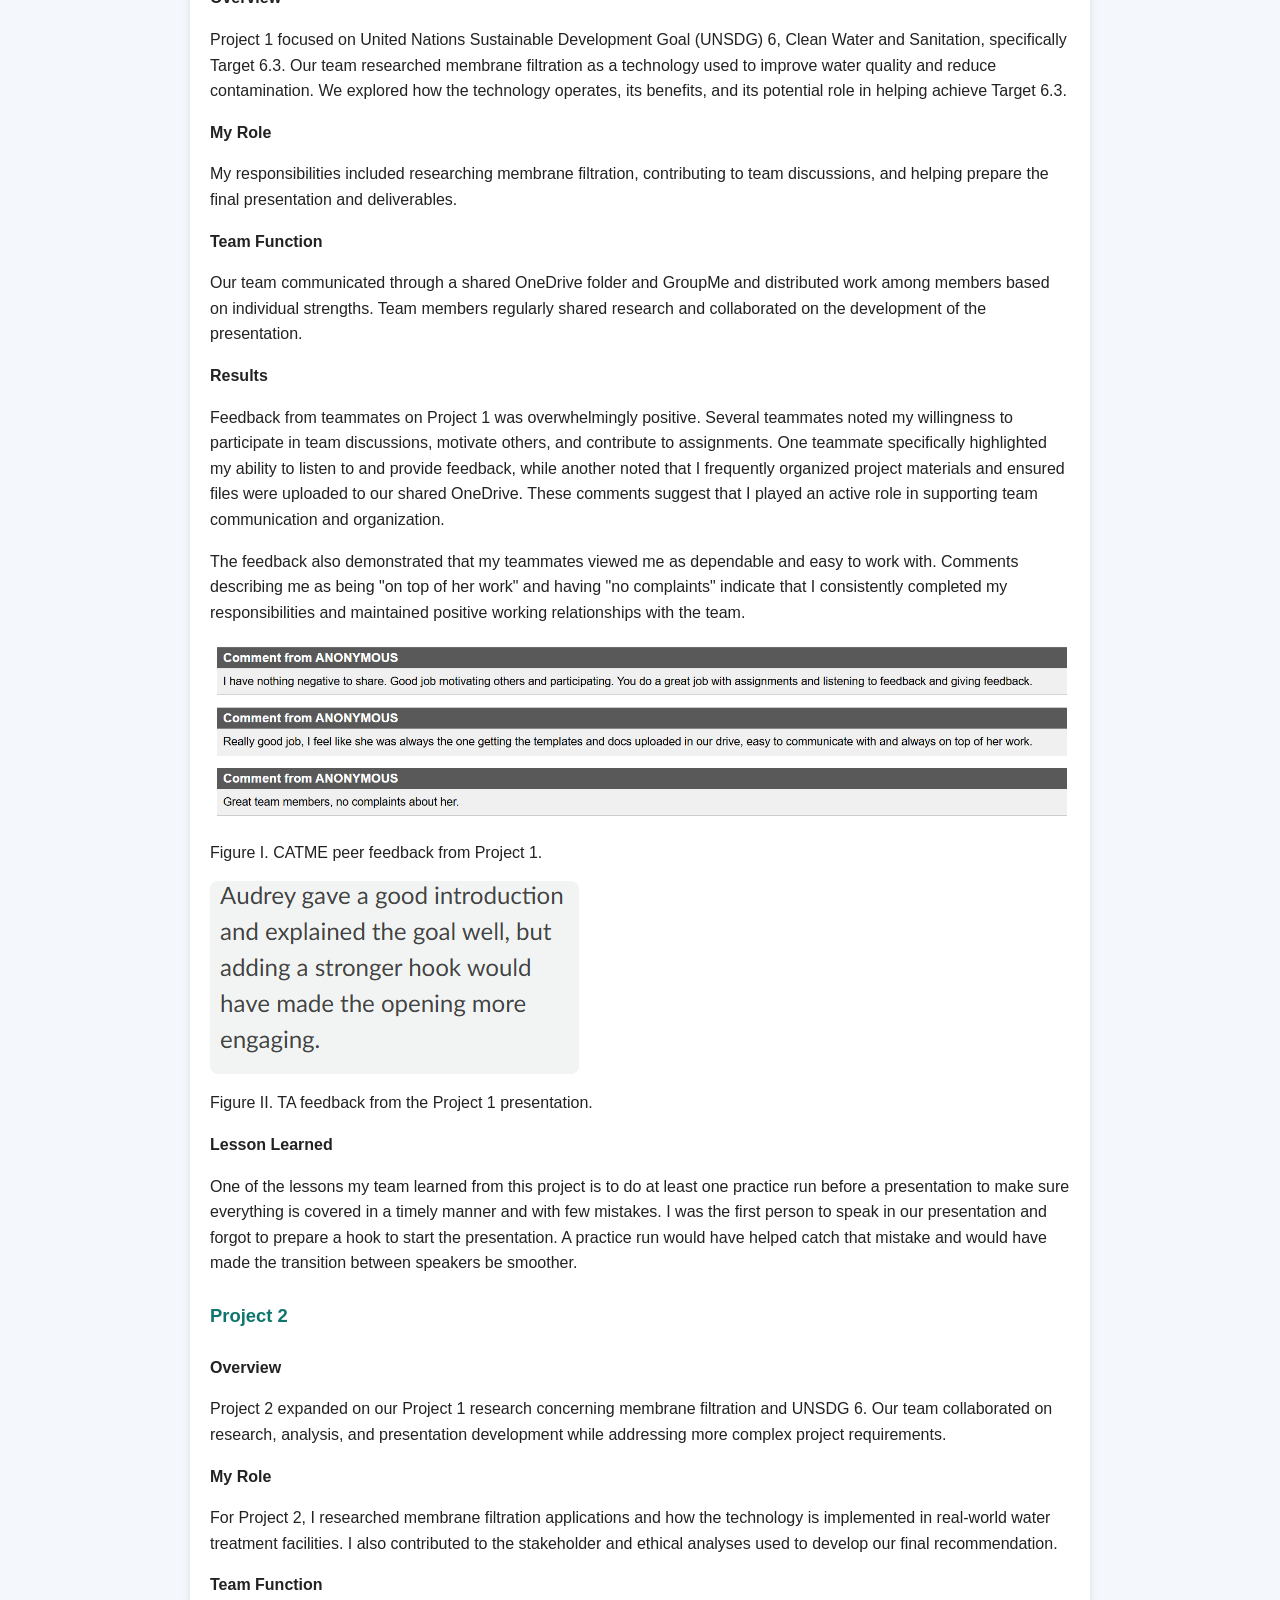
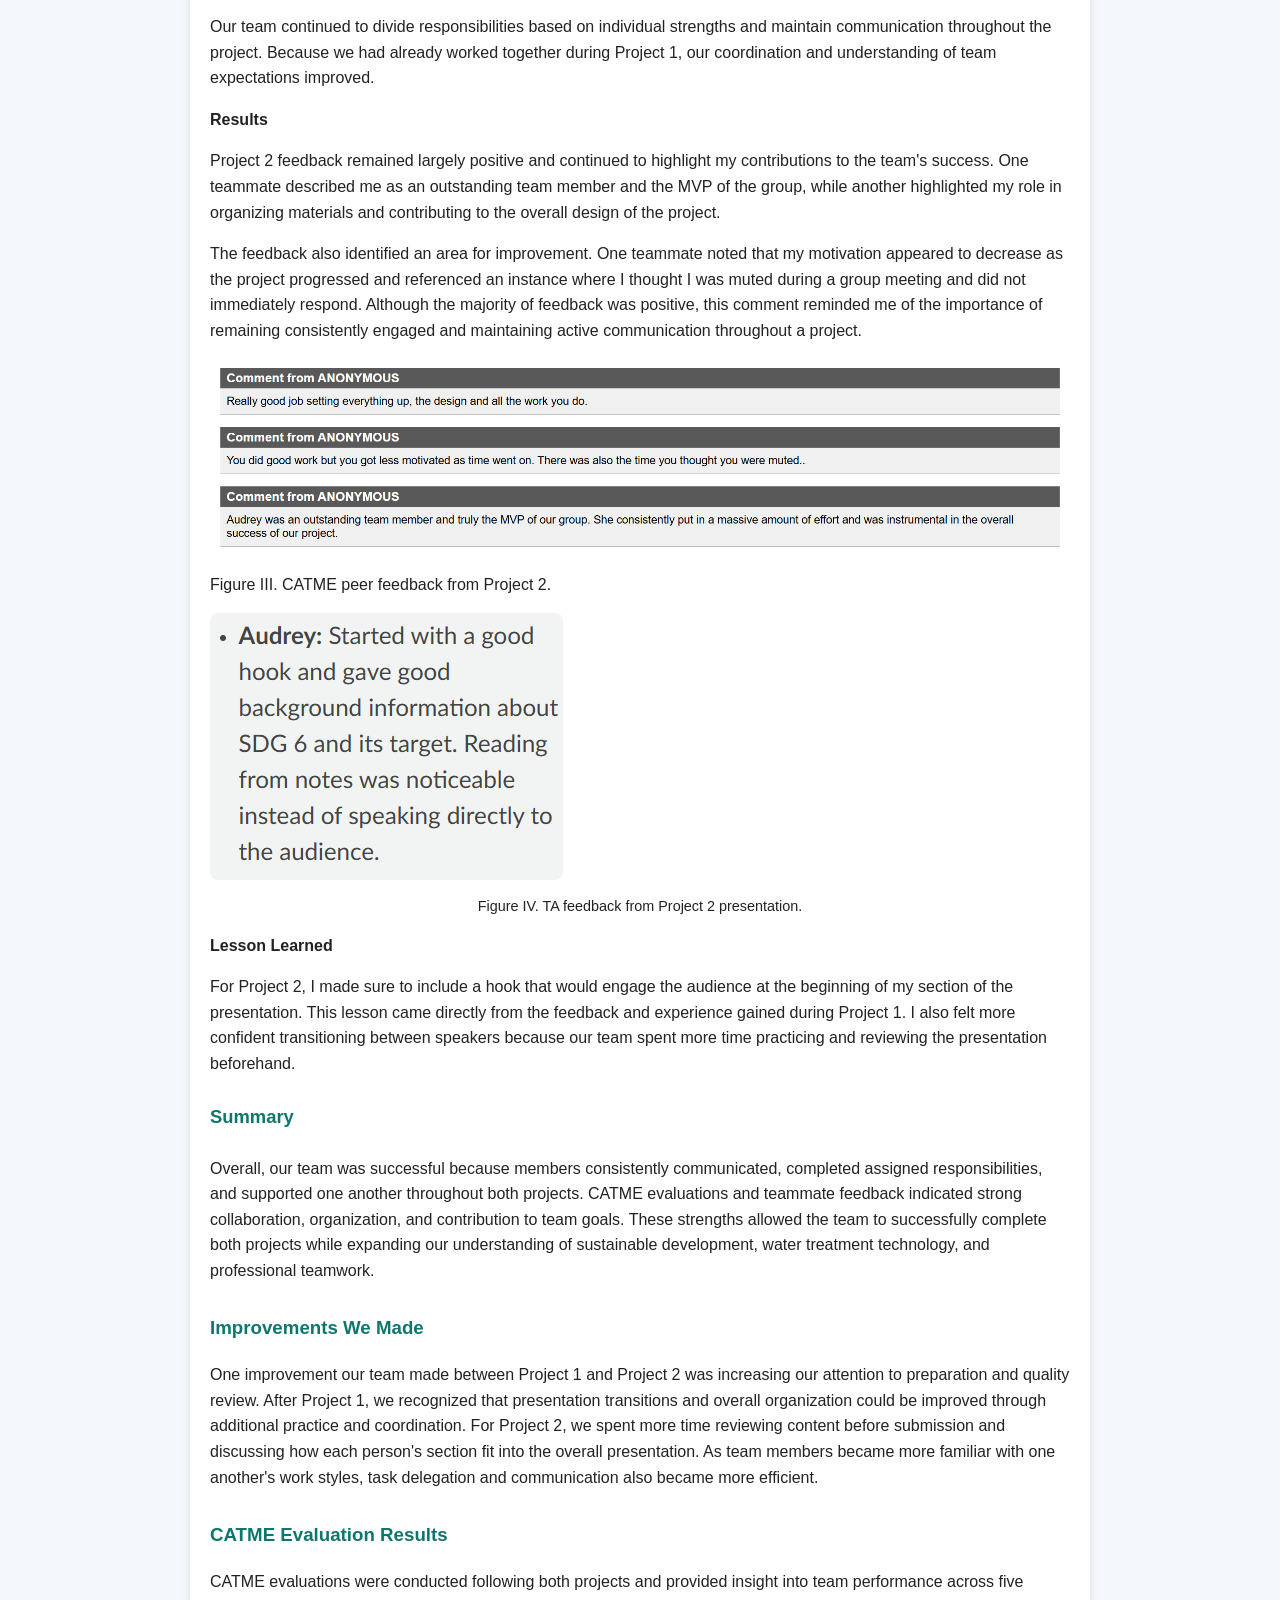
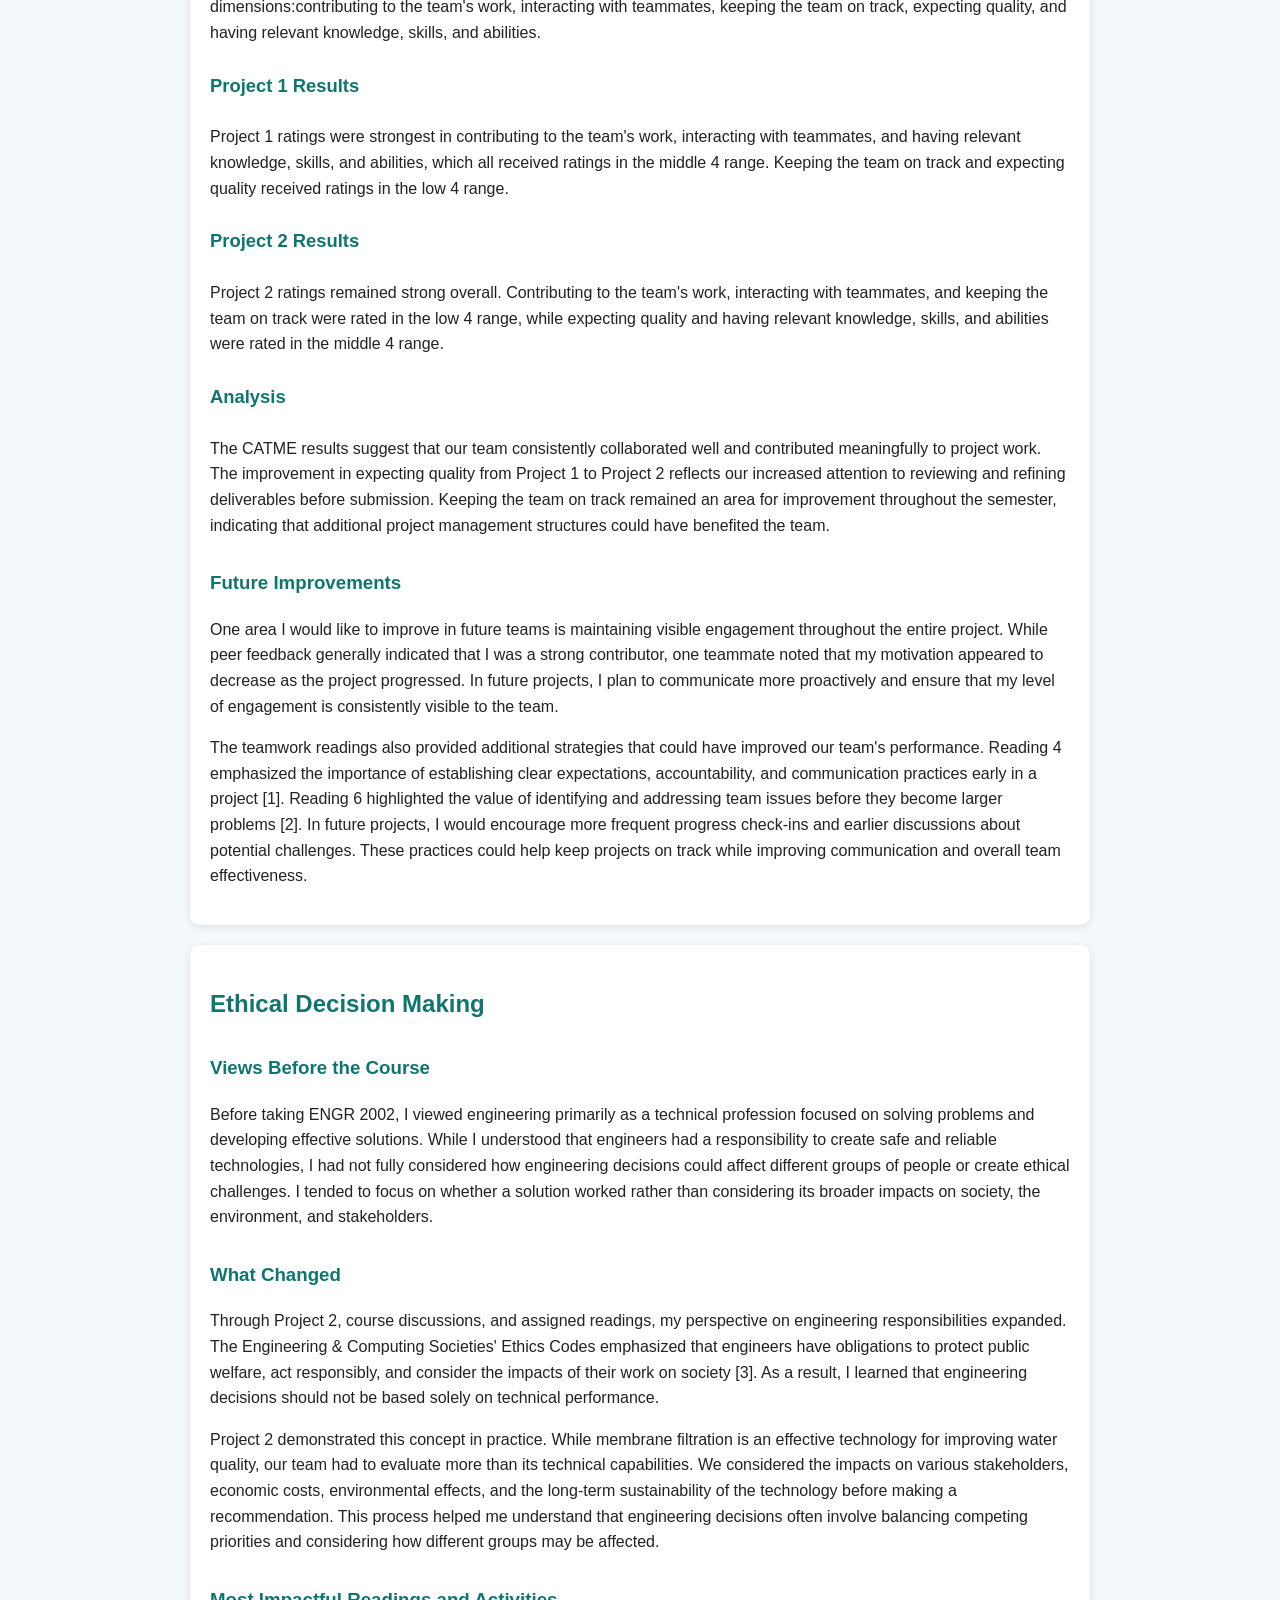
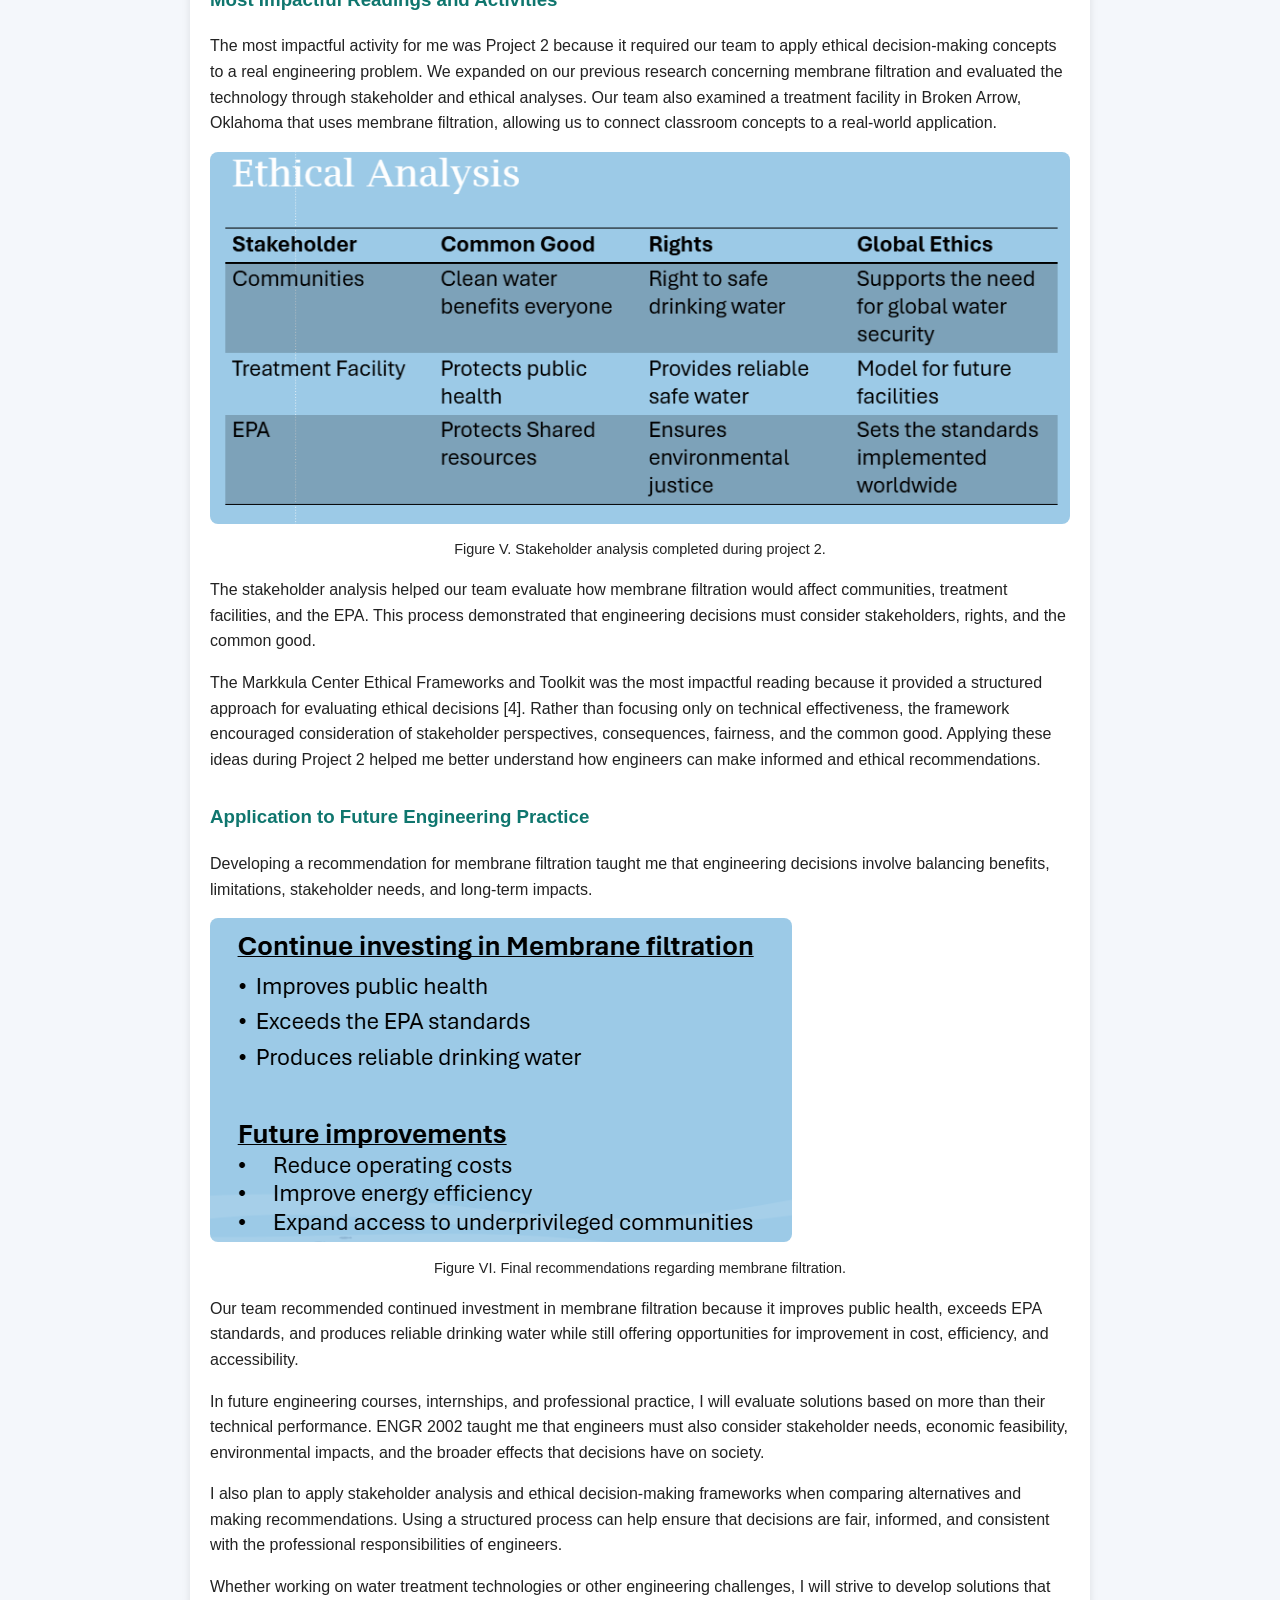
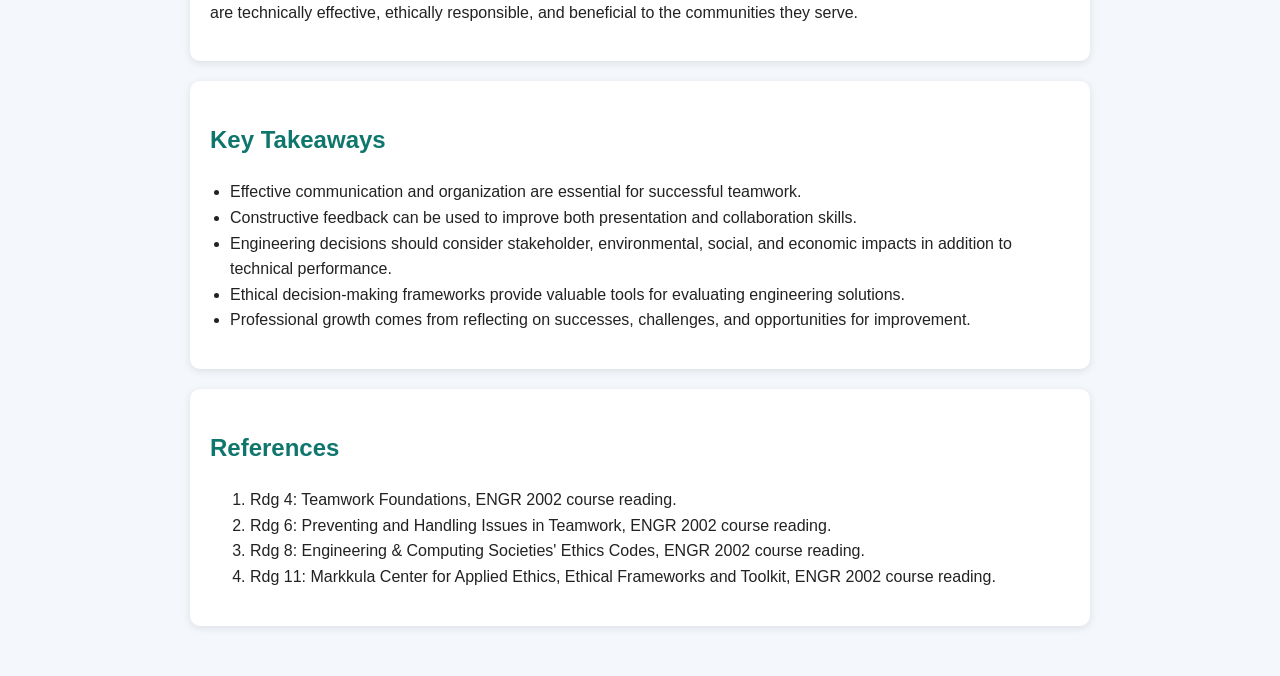
==== commit e6bec9c7: "Refactor image tags for consistent styling Updated image tags to include 'center-image' class for be" ====
--- a/engr2002.html
+++ b/engr2002.html
@@ -8,13 +8,6 @@
 
     <link rel="stylesheet" href="style.css">
 </head>
-    
-<body>
-
-    <p class="back-link">
-        <a href="index.html">← Back to Home</a>
-    </p>
-
     <p class="center">
         <button onclick="toggleTheme()">Toggle Dark Mode</button>
     </p>
@@ -121,12 +114,12 @@
             consistently completed my responsibilities and maintained positive working relationships with 
             the team.
         </p>
-        <img src="images/Project 1 Team Reflection on me.png"
+        <img class="center-image" src="images/Project 1 Team Reflection on me.png"
                  alt="Project 1 Team Review of Audrey Davis.">
         <p class="figure caption">
             Figure I. CATME peer feedback from Project 1.
         </p>
-        <img src="images/Project1-Presentation_Review.png"
+        <img class="center-image" src="images/Project1-Presentation_Review.png"
                  alt="Review from TA about Audrey Davis's part of presentation on Project 1.">
         <p class="figure caption">
             Figure II. TA feedback from the Project 1 presentation.
@@ -179,12 +172,12 @@
             consistently engaged and maintaining active communication throughout a
             project.
         </p>
-          <img src="images/Project 2 catme review"
+          <img class="center-image" src="images/Project 2 catme review"
                 alt="Project 2 Team Review of Audrey Davis.">
         <p class="figure-capture">
             Figure III. CATME peer feedback from Project 2.
         </p>
-        <img src="images/Project2-Presentation-Review"
+        <img class="center-image" src="images/Project2-Presentation-Review"
                 alt="Review from TA about Audrey Davis in Project 2 Presentation.">
         <p class="figure-caption">
             Figure IV. TA feedback from Project 2 presentation.
@@ -310,7 +303,7 @@
             examined a treatment facility in Broken Arrow, Oklahoma that uses membrane filtration, allowing us to connect 
             classroom concepts to a real-world application.        
         </p>
-        <img src="images/Screenshot 2026-08-08 130806.png"
+        <img class="center-image" src="images/Screenshot 2026-08-08 130806.png"
             alt="Table about Ethical Analysis.">
         <p class="figure-caption">
             Figure V. Stakeholder analysis completed during project 2.
@@ -335,7 +328,7 @@
             limitations, stakeholder needs, and long-term impacts.
         </p>
 
-        <img src="images/Screenshot 2026-08-08 130746.png"
+        <img class="center-image" src="images/Screenshot 2026-08-08 130746.png"
             alt="Team Recommendations for tech">
         <p class="figure-caption">
             Figure VI. Final recommendations regarding membrane filtration.
--- a/style.css
+++ b/style.css
@@ -43,6 +43,11 @@
     text-align: center;
     font-style: italics;
     font-size: 0.9rem;
+}
+
+.center-image {
+    display: block;
+    margin-bottom: 10px auto;
 }
 
 body {
